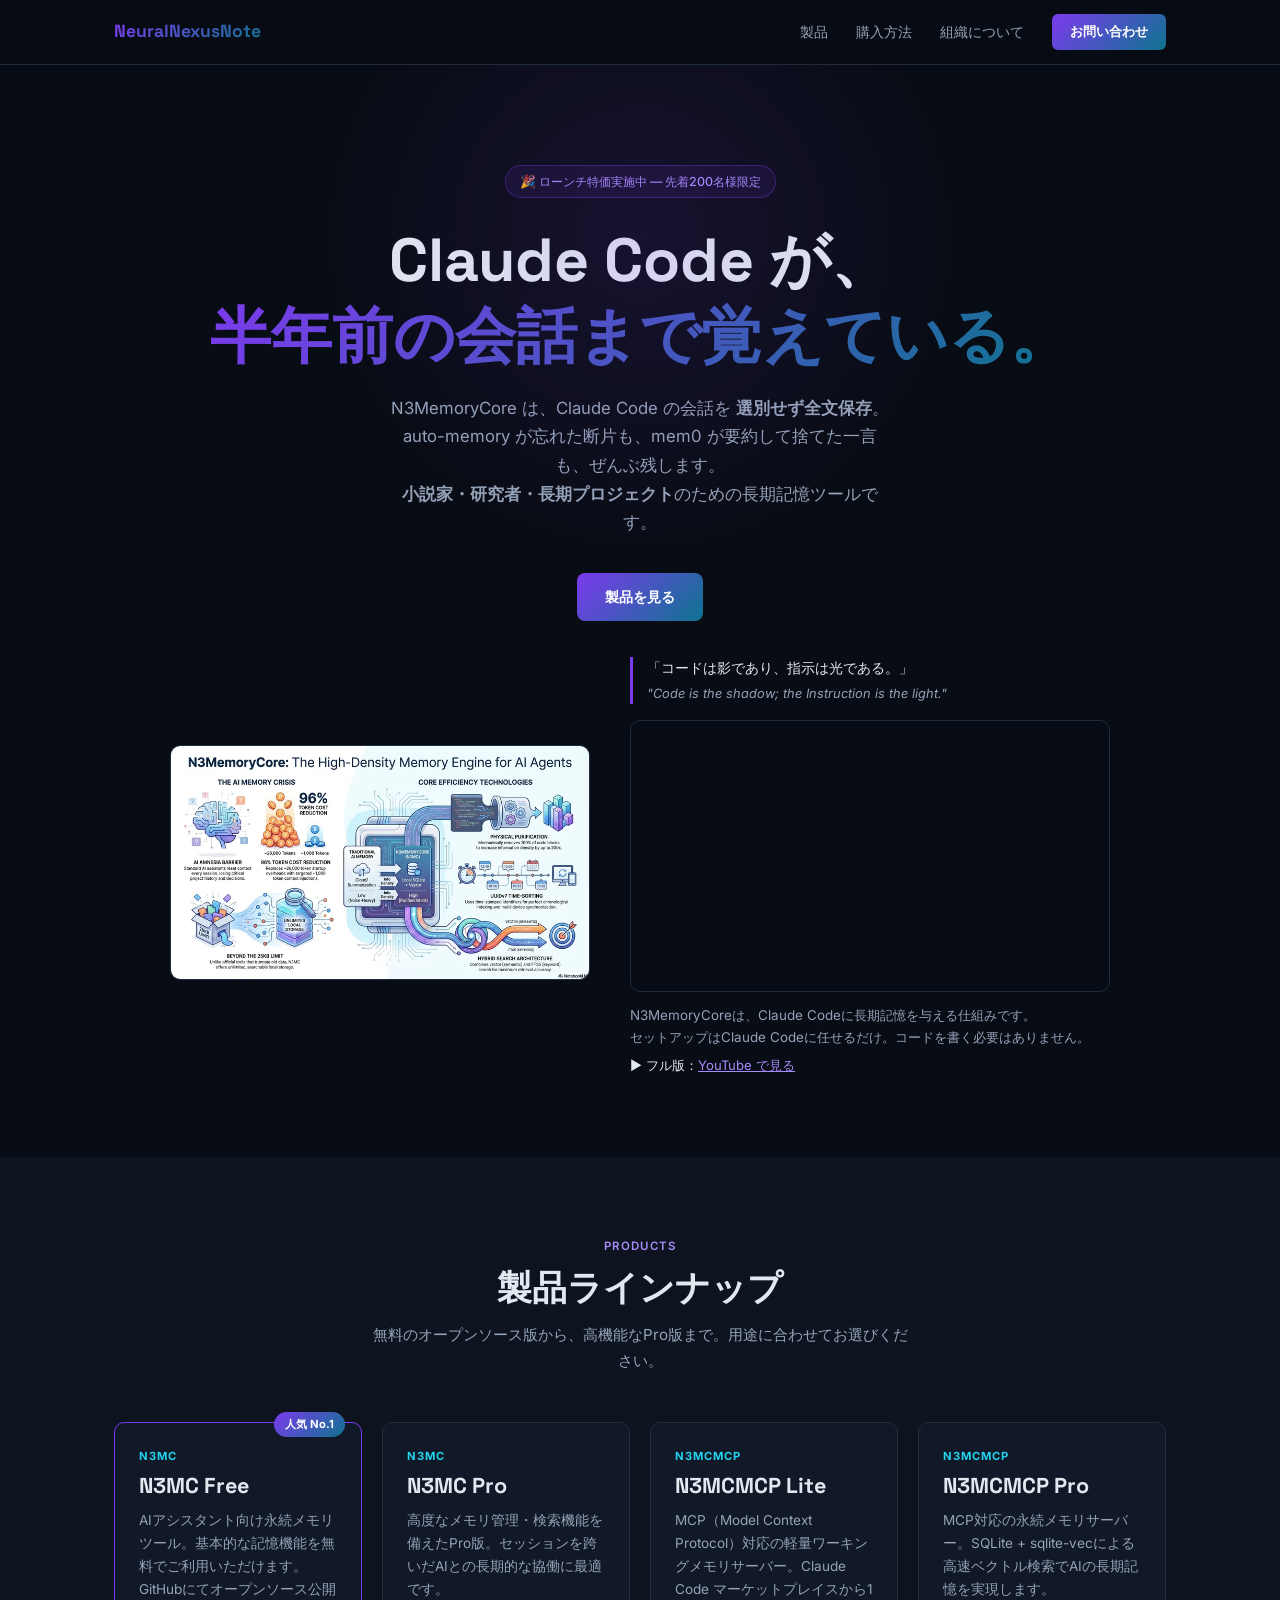
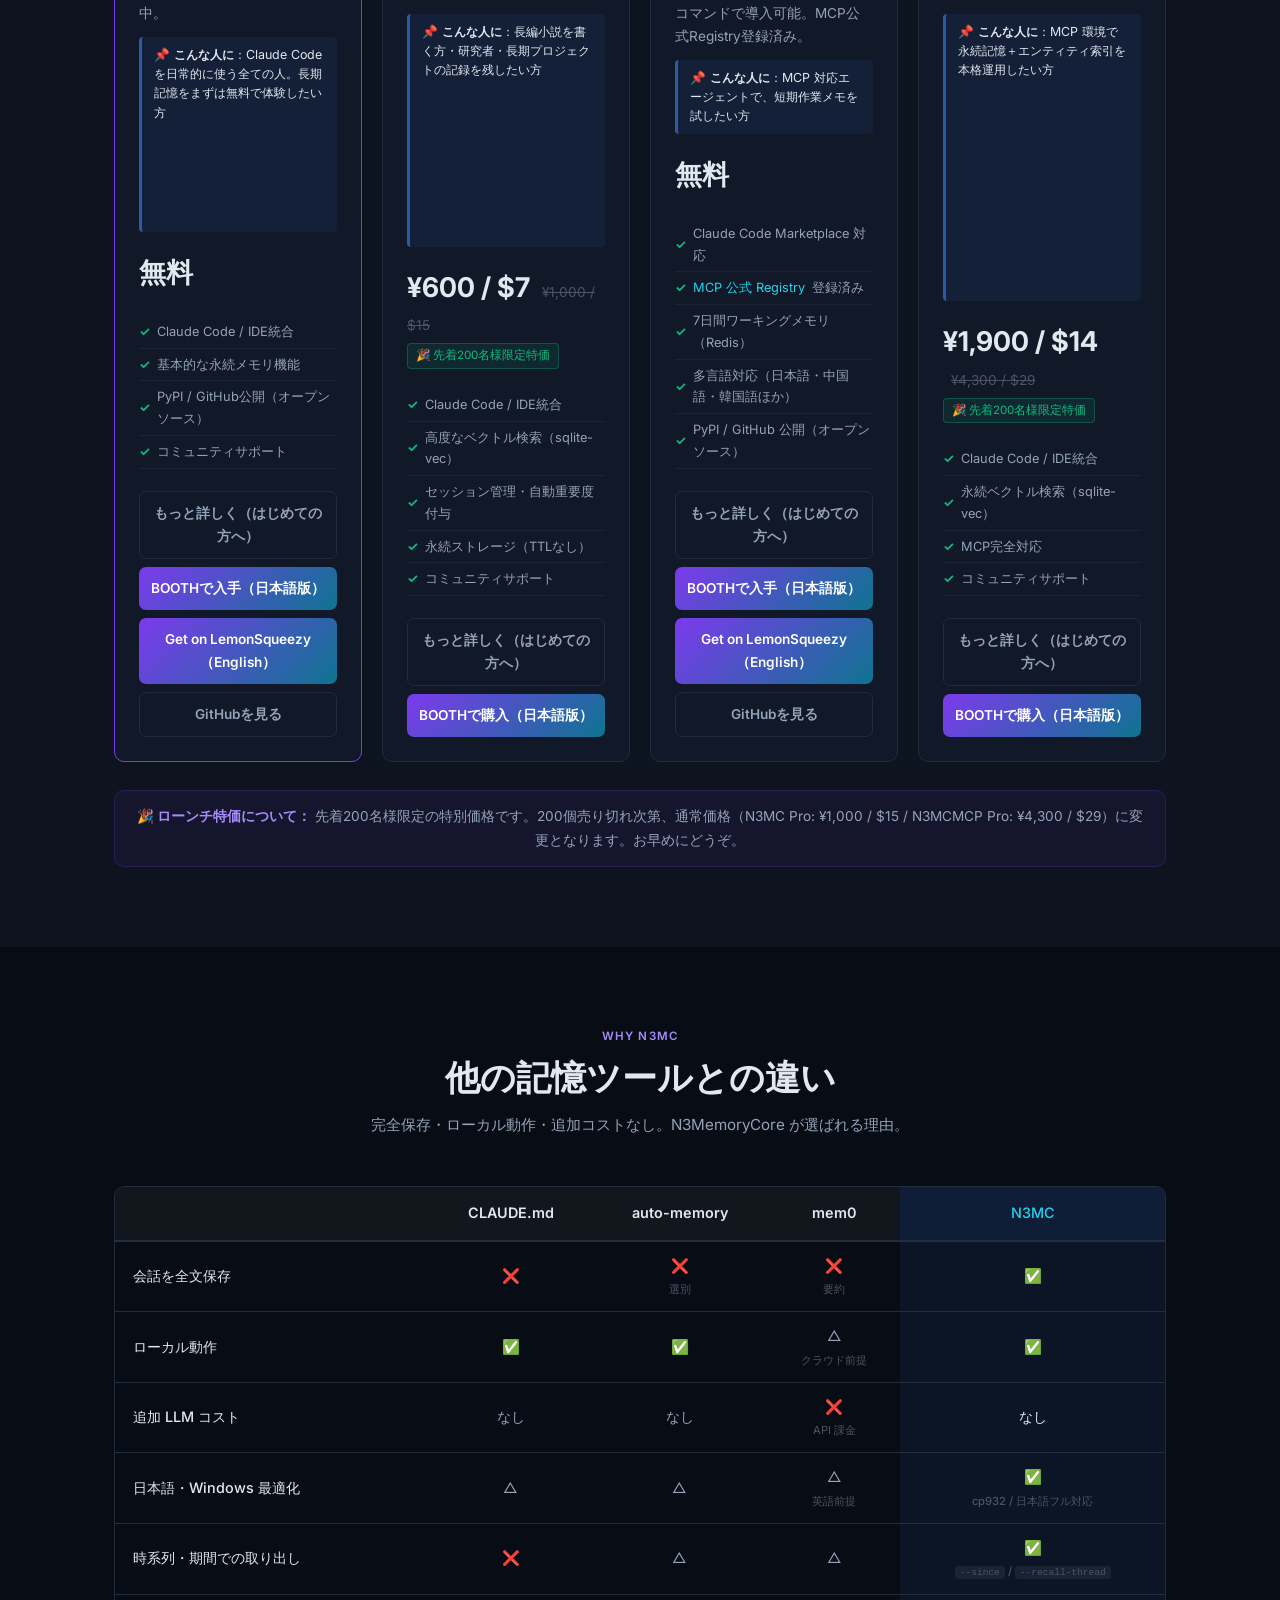
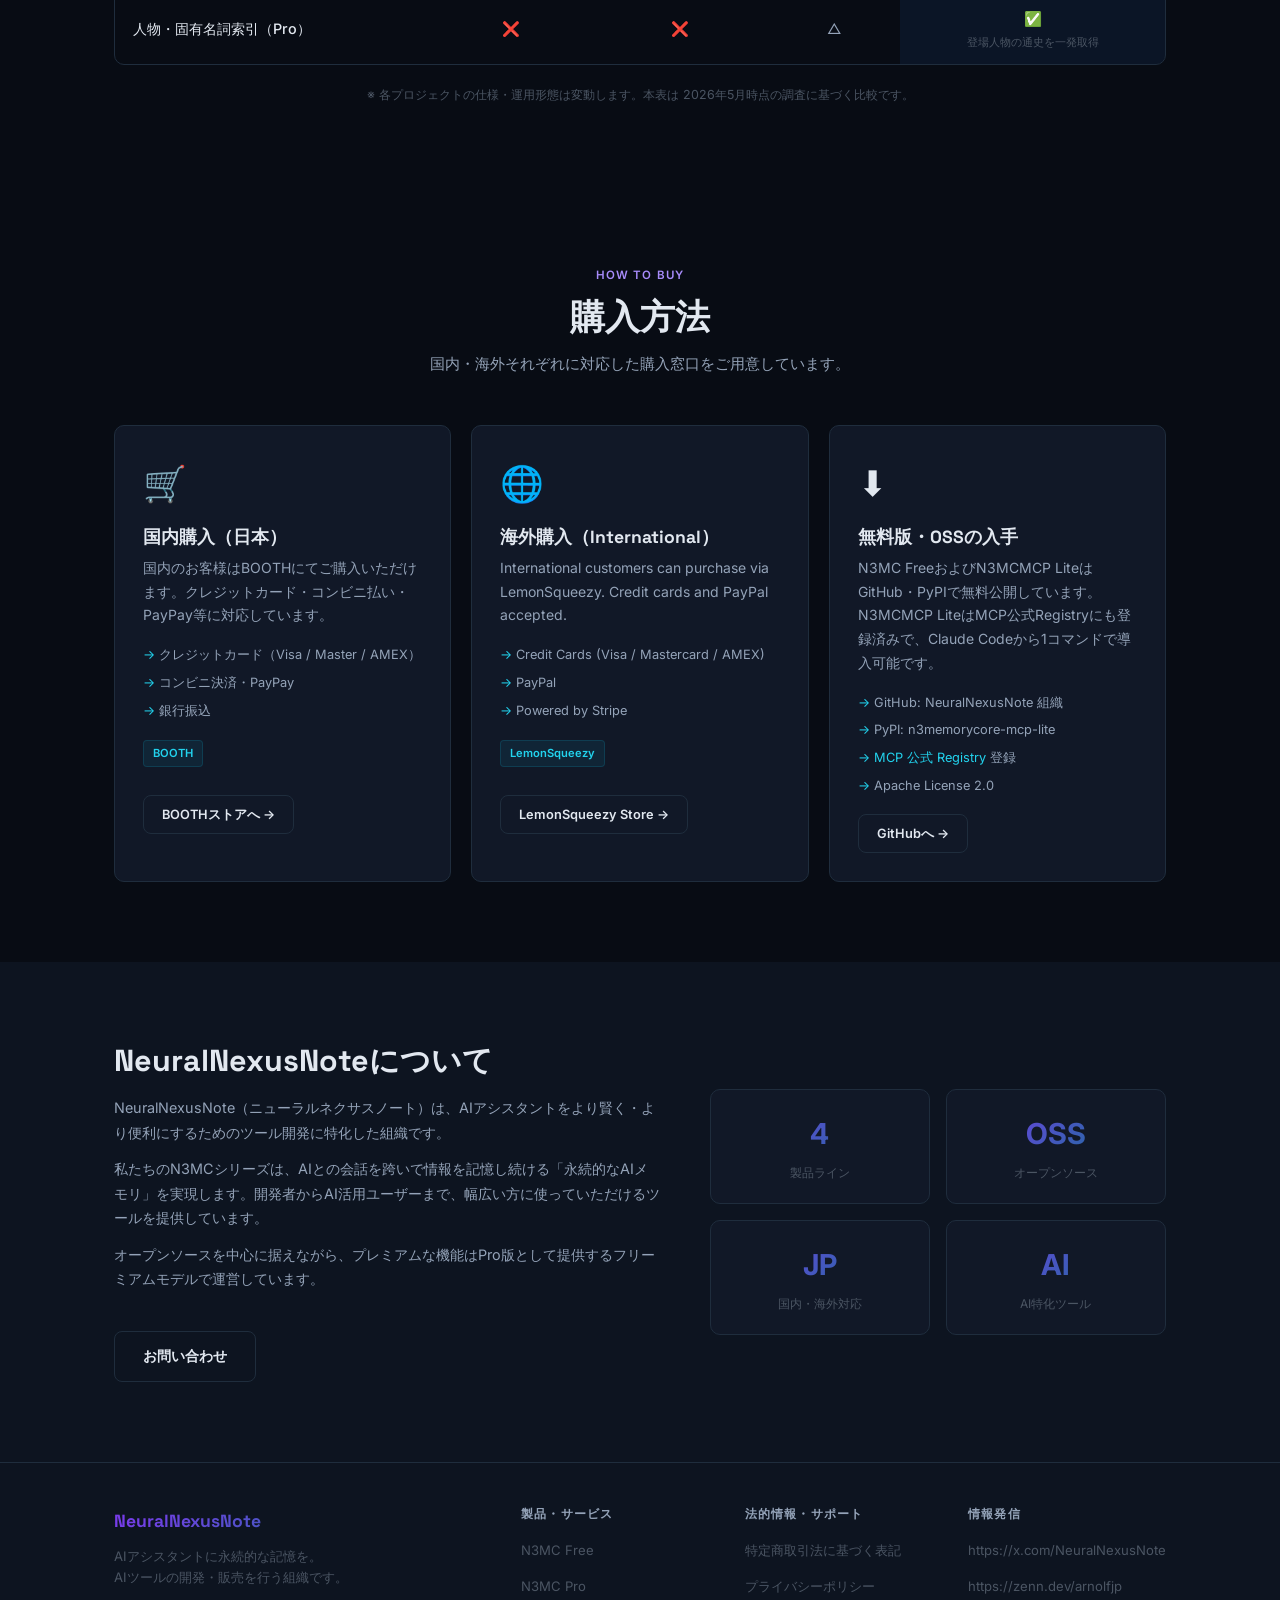
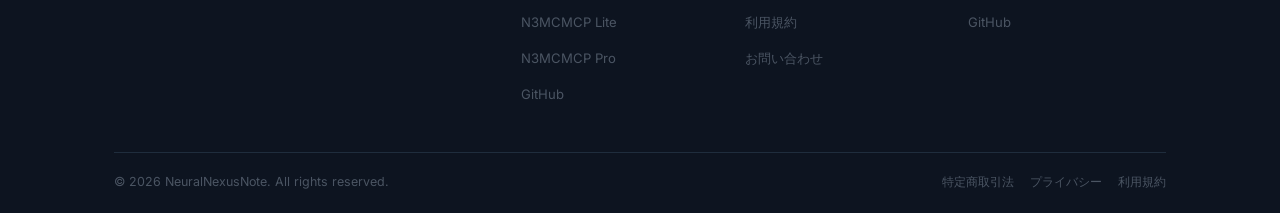
==== index.html @ 37e50ae8 "fix: LemonSqueezy 各製品の直接URLに修正 N3MC Free → /products/1051945 N3MCMCP Lite → /products/1052018  Co-Au" ====
<!DOCTYPE html>
<html lang="ja">

<head>
  <meta charset="UTF-8">
  <meta name="viewport" content="width=device-width, initial-scale=1.0">
  <title>N3MemoryCore — Claude Code に「全部覚えてる」長期記憶を | NeuralNexusNote</title>
  <meta name="description" content="Claude Code の会話を選別せず全文保存。auto-memory・mem0 と違い、半年前の会話も文脈ごと取り出せる長期記憶ツール N3MemoryCore。小説家・研究者・長期プロジェクト向け。">
  <meta property="og:title" content="N3MemoryCore — Claude Code に「全部覚えてる」長期記憶を">
  <meta property="og:description" content="会話を選別せず全文保存。auto-memory が忘れた断片も、mem0 が要約して捨てた一言も、ぜんぶ残します。">
  <meta property="og:url" content="https://neuralnexusnote.com/">
  <meta property="og:type" content="website">
  <meta property="og:image" content="https://neuralnexusnote.com/images/n3mc-hero.webp">
  <meta property="og:image:width" content="1200">
  <meta property="og:image:height" content="630">
  <meta name="twitter:card" content="summary_large_image">
  <meta name="twitter:title" content="N3MemoryCore — Claude Code に「全部覚えてる」長期記憶を">
  <meta name="twitter:description" content="会話を選別せず全文保存。半年前の会話も文脈ごと取り出せる長期記憶ツール。">
  <meta name="twitter:image" content="https://neuralnexusnote.com/images/n3mc-hero.webp">
  <link rel="icon" type="image/jpeg" href="favicon.jpg">
  <link rel="apple-touch-icon" href="favicon.jpg">
  <link rel="preconnect" href="https://fonts.googleapis.com">
  <link
    href="https://fonts.googleapis.com/css2?family=Inter:wght@400;500;600;700&family=Space+Grotesk:wght@600;700&display=swap"
    rel="stylesheet">
  <link rel="stylesheet" href="css/style.css">
</head>

<body>

  <!-- ===== HEADER ===== -->
  <header>
    <div class="header-inner">
      <a href="index.html" class="logo">NeuralNexusNote</a>
      <nav>
        <a href="#products">製品</a>
        <a href="#howto">購入方法</a>
        <a href="#about">組織について</a>
        <a href="contact.html" class="nav-cta">お問い合わせ</a>
      </nav>
    </div>
  </header>

  <main>

    <!-- ===== HERO ===== -->
    <section class="hero">
      <div class="container">
        <div class="hero-badge">🎉 ローンチ特価実施中 ― 先着200名様限定</div>
        <h1>Claude Code が、<br><span class="grad">半年前の会話まで覚えている。</span></h1>
        <p class="hero-sub">
          N3MemoryCore は、Claude Code の会話を <strong>選別せず全文保存</strong>。<br>
          auto-memory が忘れた断片も、mem0 が要約して捨てた一言も、ぜんぶ残します。<br>
          <strong>小説家・研究者・長期プロジェクト</strong>のための長期記憶ツールです。
        </p>
        <div class="btn-row">
          <a href="#products" class="btn btn-primary">製品を見る</a>
        </div>
        <div class="hero-bottom">
          <div class="hero-img-col">
            <img src="images/n3mc-hero.webp" alt="N3MemoryCore - High-Density Memory Engine" width="800" height="446" loading="lazy">
          </div>
          <div class="hero-video-panel">
            <blockquote class="hero-quote">
              <p>「コードは影であり、指示は光である。」</p>
              <p class="hero-quote-en">"Code is the shadow; the Instruction is the light."</p>
            </blockquote>
            <div class="video-wrap">
              <iframe
                src="https://www.youtube.com/embed/0v4xlxpycVA?autoplay=1&mute=1"
                title="N3MemoryCore 紹介動画"
                frameborder="0"
                allow="accelerometer; autoplay; clipboard-write; encrypted-media; gyroscope; picture-in-picture"
                allowfullscreen
              ></iframe>
            </div>
            <p class="video-desc">N3MemoryCoreは、Claude Codeに長期記憶を与える仕組みです。<br>セットアップはClaude Codeに任せるだけ。コードを書く必要はありません。</p>
            <p class="video-full-link">▶ フル版：<a href="https://www.youtube.com/watch?v=uFd7fOcofN0" target="_blank" rel="noopener">YouTube で見る</a></p>
          </div>
        </div>
      </div>
    </section>

    <!-- ===== PRODUCTS ===== -->
    <section id="products" class="bg-alt">
      <div class="container">
        <span class="section-tag">Products</span>
        <h2 class="section-title">製品ラインナップ</h2>
        <p class="section-desc">無料のオープンソース版から、高機能なPro版まで。用途に合わせてお選びください。</p>

        <div class="products-grid">

          <!-- N3MC Free -->
          <div class="p-card featured">
            <span class="badge-hot">人気 No.1</span>
            <div class="p-tag">N3MC</div>
            <h3>N3MC Free</h3>
            <p class="p-desc">AIアシスタント向け永続メモリツール。基本的な記憶機能を無料でご利用いただけます。GitHubにてオープンソース公開中。</p>
            <p class="p-target">📌 <strong>こんな人に</strong>：Claude Code を日常的に使う全ての人。長期記憶をまずは無料で体験したい方</p>
            <div class="price-block">
              <span class="price-now">無料</span>
            </div>
            <ul class="p-feats">
              <li>Claude Code / IDE統合</li>
              <li>基本的な永続メモリ機能</li>
              <li>PyPI / GitHub公開（オープンソース）</li>
              <li>コミュニティサポート</li>
            </ul>
            <div style="display:flex;flex-direction:column;gap:8px;">
              <a href="doc/n3mc-free-guide.html"
                class="btn btn-ghost btn-card">もっと詳しく（はじめての方へ）</a>
              <a href="https://neuralnexusnote.booth.pm/items/8196713" target="_blank" rel="noopener"
                class="btn btn-primary btn-card">BOOTHで入手（日本語版）</a>
              <a href="https://app.lemonsqueezy.com/products/1051945" target="_blank" rel="noopener"
                class="btn btn-primary btn-card">Get on LemonSqueezy（English）</a>
              <a href="https://github.com/NeuralNexusNote/n3mc-free" target="_blank" rel="noopener"
                class="btn btn-ghost btn-card">GitHubを見る</a>
            </div>
          </div>

          <!-- N3MC Pro -->
          <div class="p-card">
            <div class="p-tag">N3MC</div>
            <h3>N3MC Pro</h3>
            <p class="p-desc">高度なメモリ管理・検索機能を備えたPro版。セッションを跨いだAIとの長期的な協働に最適です。</p>
            <p class="p-target">📌 <strong>こんな人に</strong>：長編小説を書く方・研究者・長期プロジェクトの記録を残したい方</p>
            <div class="price-block">
              <span class="price-now">¥600 / $7</span>
              <span class="price-was">¥1,000 / $15</span>
              <br>
              <span class="price-note">🎉 先着200名様限定特価</span>
            </div>
            <ul class="p-feats">
              <li>Claude Code / IDE統合</li>
              <li>高度なベクトル検索（sqlite-vec）</li>
              <li>セッション管理・自動重要度付与</li>
              <li>永続ストレージ（TTLなし）</li>
              <li>コミュニティサポート</li>
            </ul>
            <div style="display:flex;flex-direction:column;gap:8px;">
              <a href="doc/n3mc-pro-guide.html"
                class="btn btn-ghost btn-card">もっと詳しく（はじめての方へ）</a>
              <a href="https://neuralnexusnote.booth.pm/items/8356547" target="_blank" rel="noopener"
                class="btn btn-primary btn-card">BOOTHで購入（日本語版）</a>
            </div>
          </div>

          <!-- N3MCMCP Lite -->
          <div class="p-card">
            <div class="p-tag">N3MCMCP</div>
            <h3>N3MCMCP Lite</h3>
            <p class="p-desc">MCP（Model Context Protocol）対応の軽量ワーキングメモリサーバー。Claude Code マーケットプレイスから1コマンドで導入可能。MCP公式Registry登録済み。</p>
            <p class="p-target">📌 <strong>こんな人に</strong>：MCP 対応エージェントで、短期作業メモを試したい方</p>
            <div class="price-block">
              <span class="price-now">無料</span>
            </div>
            <ul class="p-feats">
              <li>Claude Code Marketplace 対応</li>
              <li><a href="https://registry.modelcontextprotocol.io/" target="_blank" rel="noopener">MCP 公式 Registry</a> 登録済み</li>
              <li>7日間ワーキングメモリ（Redis）</li>
              <li>多言語対応（日本語・中国語・韓国語ほか）</li>
              <li>PyPI / GitHub 公開（オープンソース）</li>
            </ul>
            <div style="display:flex;flex-direction:column;gap:8px;">
              <a href="doc/n3mcmcp-lite-guide.html"
                class="btn btn-ghost btn-card">もっと詳しく（はじめての方へ）</a>
              <a href="https://neuralnexusnote.booth.pm/items/8288567" target="_blank" rel="noopener"
                class="btn btn-primary btn-card">BOOTHで入手（日本語版）</a>
              <a href="https://app.lemonsqueezy.com/products/1052018" target="_blank" rel="noopener"
                class="btn btn-primary btn-card">Get on LemonSqueezy（English）</a>
              <a href="https://github.com/NeuralNexusNote/n3mcmcp-lite" target="_blank" rel="noopener"
                class="btn btn-ghost btn-card">GitHubを見る</a>
            </div>
          </div>

          <!-- N3MCMCP Pro -->
          <div class="p-card">
            <div class="p-tag">N3MCMCP</div>
            <h3>N3MCMCP Pro</h3>
            <p class="p-desc">MCP対応の永続メモリサーバー。SQLite + sqlite-vecによる高速ベクトル検索でAIの長期記憶を実現します。</p>
            <p class="p-target">📌 <strong>こんな人に</strong>：MCP 環境で永続記憶＋エンティティ索引を本格運用したい方</p>
            <div class="price-block">
              <span class="price-now">¥1,900 / $14</span>
              <span class="price-was">¥4,300 / $29</span>
              <br>
              <span class="price-note">🎉 先着200名様限定特価</span>
            </div>
            <ul class="p-feats">
              <li>Claude Code / IDE統合</li>
              <li>永続ベクトル検索（sqlite-vec）</li>
              <li>MCP完全対応</li>
              <li>コミュニティサポート</li>
            </ul>
            <div style="display:flex;flex-direction:column;gap:8px;">
              <a href="doc/n3mcmcp-pro-guide.html"
                class="btn btn-ghost btn-card">もっと詳しく（はじめての方へ）</a>
              <a href="https://neuralnexusnote.booth.pm/items/8356734" target="_blank" rel="noopener"
                class="btn btn-primary btn-card">BOOTHで購入（日本語版）</a>
            </div>
          </div>

        </div>

        <div class="launch-box">
          <strong>🎉 ローンチ特価について：</strong>
          先着200名様限定の特別価格です。200個売り切れ次第、通常価格（N3MC Pro: ¥1,000 / $15 / N3MCMCP Pro: ¥4,300 / $29）に変更となります。お早めにどうぞ。
        </div>
      </div>
    </section>

    <!-- ===== COMPARISON ===== -->
    <section id="compare">
      <div class="container">
        <span class="section-tag">Why N3MC</span>
        <h2 class="section-title">他の記憶ツールとの違い</h2>
        <p class="section-desc">完全保存・ローカル動作・追加コストなし。N3MemoryCore が選ばれる理由。</p>

        <div class="compare-table-wrap">
          <table class="compare-table">
            <thead>
              <tr>
                <th class="compare-row-label"></th>
                <th>CLAUDE.md</th>
                <th>auto-memory</th>
                <th>mem0</th>
                <th class="compare-col-highlight">N3MC</th>
              </tr>
            </thead>
            <tbody>
              <tr>
                <td class="compare-row-label">会話を全文保存</td>
                <td>❌</td>
                <td>❌ <small>選別</small></td>
                <td>❌ <small>要約</small></td>
                <td class="compare-col-highlight">✅</td>
              </tr>
              <tr>
                <td class="compare-row-label">ローカル動作</td>
                <td>✅</td>
                <td>✅</td>
                <td>△ <small>クラウド前提</small></td>
                <td class="compare-col-highlight">✅</td>
              </tr>
              <tr>
                <td class="compare-row-label">追加 LLM コスト</td>
                <td>なし</td>
                <td>なし</td>
                <td>❌ <small>API 課金</small></td>
                <td class="compare-col-highlight">なし</td>
              </tr>
              <tr>
                <td class="compare-row-label">日本語・Windows 最適化</td>
                <td>△</td>
                <td>△</td>
                <td>△ <small>英語前提</small></td>
                <td class="compare-col-highlight">✅ <small>cp932 / 日本語フル対応</small></td>
              </tr>
              <tr>
                <td class="compare-row-label">時系列・期間での取り出し</td>
                <td>❌</td>
                <td>△</td>
                <td>△</td>
                <td class="compare-col-highlight">✅ <small><code>--since</code> / <code>--recall-thread</code></small></td>
              </tr>
              <tr>
                <td class="compare-row-label">人物・固有名詞索引（Pro）</td>
                <td>❌</td>
                <td>❌</td>
                <td>△</td>
                <td class="compare-col-highlight">✅ <small>登場人物の通史を一発取得</small></td>
              </tr>
            </tbody>
          </table>
        </div>

        <p class="compare-note">
          ※ 各プロジェクトの仕様・運用形態は変動します。本表は 2026年5月時点の調査に基づく比較です。
        </p>
      </div>
    </section>

    <!-- ===== HOW TO BUY ===== -->
    <section id="howto">
      <div class="container">
        <span class="section-tag">How to Buy</span>
        <h2 class="section-title">購入方法</h2>
        <p class="section-desc">国内・海外それぞれに対応した購入窓口をご用意しています。</p>

        <div class="how-grid">

          <div class="how-card">
            <div class="how-icon">🛒</div>
            <h3>国内購入（日本）</h3>
            <p>国内のお客様はBOOTHにてご購入いただけます。クレジットカード・コンビニ払い・PayPay等に対応しています。</p>
            <ul>
              <li>クレジットカード（Visa / Master / AMEX）</li>
              <li>コンビニ決済・PayPay</li>
              <li>銀行振込</li>
            </ul>
            <span class="tag-badge">BOOTH</span>
            <br><br>
            <!-- TODO: BOOTHストアを開設後、実際のURLに更新してください -->
            <a href="https://neuralnexusnote.booth.pm/" target="_blank" rel="noopener"
              class="btn btn-outline btn-sm">BOOTHストアへ →</a>
          </div>

          <div class="how-card">
            <div class="how-icon">🌐</div>
            <h3>海外購入（International）</h3>
            <p>International customers can purchase via LemonSqueezy. Credit cards and PayPal accepted.</p>
            <ul>
              <li>Credit Cards (Visa / Mastercard / AMEX)</li>
              <li>PayPal</li>
              <li>Powered by Stripe</li>
            </ul>
            <span class="tag-badge">LemonSqueezy</span>
            <br><br>
            <a href="https://neuralnexusnote.lemonsqueezy.com/" target="_blank" rel="noopener"
              class="btn btn-outline btn-sm">LemonSqueezy Store →</a>
          </div>

          <div class="how-card">
            <div class="how-icon">⬇️</div>
            <h3>無料版・OSSの入手</h3>
            <p>N3MC FreeおよびN3MCMCP LiteはGitHub・PyPIで無料公開しています。N3MCMCP LiteはMCP公式Registryにも登録済みで、Claude Codeから1コマンドで導入可能です。</p>
            <ul>
              <li>GitHub: NeuralNexusNote 組織</li>
              <li>PyPI: n3memorycore-mcp-lite</li>
              <li><a href="https://registry.modelcontextprotocol.io/" target="_blank" rel="noopener">MCP 公式 Registry</a> 登録</li>
              <li>Apache License 2.0</li>
            </ul>
            <a href="https://github.com/NeuralNexusNote" target="_blank" rel="noopener"
              class="btn btn-outline btn-sm">GitHubへ →</a>
          </div>

        </div>
      </div>
    </section>

    <!-- ===== ABOUT ===== -->
    <section id="about" class="bg-alt">
      <div class="container">
        <div class="about-wrap">
          <div class="about-text">
            <h2>NeuralNexusNoteについて</h2>
            <p>NeuralNexusNote（ニューラルネクサスノート）は、AIアシスタントをより賢く・より便利にするためのツール開発に特化した組織です。</p>
            <p>私たちのN3MCシリーズは、AIとの会話を跨いで情報を記憶し続ける「永続的なAIメモリ」を実現します。開発者からAI活用ユーザーまで、幅広い方に使っていただけるツールを提供しています。</p>
            <p>オープンソースを中心に据えながら、プレミアムな機能はPro版として提供するフリーミアムモデルで運営しています。</p>
            <br>
            <a href="contact.html" class="btn btn-outline">お問い合わせ</a>
          </div>
          <div class="stat-grid">
            <div class="stat-box">
              <div class="stat-num">4</div>
              <div class="stat-lbl">製品ライン</div>
            </div>
            <div class="stat-box">
              <div class="stat-num">OSS</div>
              <div class="stat-lbl">オープンソース</div>
            </div>
            <div class="stat-box">
              <div class="stat-num">JP</div>
              <div class="stat-lbl">国内・海外対応</div>
            </div>
            <div class="stat-box">
              <div class="stat-num">AI</div>
              <div class="stat-lbl">AI特化ツール</div>
            </div>
          </div>
        </div>
      </div>
    </section>

  </main>

  <!-- ===== FOOTER ===== -->
  <footer>
    <div class="footer-inner">
      <div class="footer-grid">
        <div class="footer-brand">
          <a href="index.html" class="logo">NeuralNexusNote</a>
          <p>AIアシスタントに永続的な記憶を。<br>AIツールの開発・販売を行う組織です。</p>
        </div>
        <div class="footer-col">
          <h4>製品・サービス</h4>
          <ul>
            <li><a href="#products">N3MC Free</a></li>
            <li><a href="#howto">N3MC Pro</a></li>
            <li><a href="#products">N3MCMCP Lite</a></li>
            <li><a href="#howto">N3MCMCP Pro</a></li>
            <li><a href="https://github.com/NeuralNexusNote" target="_blank" rel="noopener">GitHub</a></li>
          </ul>
        </div>
        <div class="footer-col">
          <h4>法的情報・サポート</h4>
          <ul>
            <li><a href="tokutei.html">特定商取引法に基づく表記</a></li>
            <li><a href="privacy.html">プライバシーポリシー</a></li>
            <li><a href="terms.html">利用規約</a></li>
            <li><a href="contact.html">お問い合わせ</a></li>
          </ul>
        </div>
        <div class="footer-col">
          <h4>情報発信</h4>
          <ul>
            <!-- TODO: X (Twitter) アカウントの URL を設定 -->
            <li><a href="#" target="_blank" rel="noopener">https://x.com/NeuralNexusNote</a></li>
            <!-- TODO: Zenn アカウントの URL を設定 -->
            <li><a href="#" target="_blank" rel="noopener">https://zenn.dev/arnolfjp</a></li>
            <li><a href="https://github.com/NeuralNexusNote" target="_blank" rel="noopener">GitHub</a></li>
          </ul>
        </div>
      </div>
      <div class="footer-bottom">
        <p>© 2026 NeuralNexusNote. All rights reserved.</p>
        <div class="footer-links-row">
          <a href="tokutei.html">特定商取引法</a>
          <a href="privacy.html">プライバシー</a>
          <a href="terms.html">利用規約</a>
        </div>
      </div>
    </div>
  </footer>

</body>

</html>
---- css/style.css ----
/* NeuralNexusNote — style.css */

*, *::before, *::after { box-sizing: border-box; margin: 0; padding: 0; }

:root {
  --bg:       #080c14;
  --bg2:      #0d1420;
  --card:     #111827;
  --border:   #1f2d3d;
  --purple:   #7c3aed;
  --purple-l: #a78bfa;
  --cyan:     #0e7490;
  --cyan-l:   #22d3ee;
  --text:     #e2e8f0;
  --dim:      #94a3b8;
  --muted:    #4b5563;
  --green:    #10b981;
  --grad:     linear-gradient(135deg, #7c3aed 0%, #0e7490 100%);
  --r:        10px;
  --shadow:   0 4px 24px rgba(0,0,0,.4);
}

body {
  font-family: 'Inter', system-ui, -apple-system, sans-serif;
  background: var(--bg);
  color: var(--text);
  line-height: 1.7;
  font-size: 16px;
}

h1, h2, h3, h4 {
  font-family: 'Space Grotesk', 'Inter', sans-serif;
  font-weight: 700;
  line-height: 1.25;
}

a { color: var(--cyan-l); text-decoration: none; transition: color .2s; }
a:hover { color: var(--purple-l); }
img { max-width: 100%; }

.container { max-width: 1100px; margin: 0 auto; padding: 0 24px; }

/* ===== HEADER ===== */
header {
  position: sticky; top: 0; z-index: 100;
  background: rgba(8,12,20,.94);
  backdrop-filter: blur(14px);
  border-bottom: 1px solid var(--border);
}
.header-inner {
  max-width: 1100px; margin: 0 auto; padding: 14px 24px;
  display: flex; align-items: center; justify-content: space-between; gap: 16px;
}
.logo {
  font-family: 'Space Grotesk', sans-serif; font-size: 1.1rem; font-weight: 700;
  background: var(--grad);
  -webkit-background-clip: text; -webkit-text-fill-color: transparent;
  background-clip: text; white-space: nowrap;
}
nav { display: flex; align-items: center; gap: 28px; }
nav a { color: var(--dim); font-size: .875rem; font-weight: 500; }
nav a:hover { color: var(--text); }
.nav-cta {
  padding: 7px 18px;
  background: var(--grad);
  color: white !important;
  -webkit-text-fill-color: white !important;
  border-radius: 6px; font-size: .8rem; font-weight: 600;
}
.nav-cta:hover { opacity: .85; }

/* ===== BUTTONS ===== */
.btn {
  display: inline-block; padding: 12px 28px; border-radius: 8px;
  font-size: .9rem; font-weight: 600; cursor: pointer;
  border: none; transition: all .2s; text-align: center;
}
.btn-primary { background: var(--grad); color: #fff; -webkit-text-fill-color: #fff; }
.btn-primary:hover { opacity: .85; color: #fff; transform: translateY(-1px); }
.btn-outline {
  background: transparent; color: var(--text);
  border: 1px solid var(--border);
}
.btn-outline:hover { border-color: var(--purple); color: var(--purple-l); }
.btn-sm { padding: 8px 18px; font-size: .8rem; }

/* ===== SECTIONS ===== */
section { padding: 80px 0; }
.bg-alt { background: var(--bg2); }

.section-tag {
  display: block; text-align: center;
  font-size: .72rem; font-weight: 600;
  text-transform: uppercase; letter-spacing: .1em;
  color: var(--purple-l); margin-bottom: 10px;
}
.section-title {
  font-size: clamp(1.6rem, 3vw, 2.2rem);
  text-align: center; margin-bottom: 12px;
}
.section-desc {
  text-align: center; color: var(--dim);
  max-width: 540px; margin: 0 auto 48px; font-size: .95rem;
}

/* ===== HERO ===== */
.hero {
  padding: 100px 0 80px; text-align: center;
  position: relative; overflow: hidden;
}
.hero::before {
  content: ''; position: absolute; top: -180px; left: 50%;
  transform: translateX(-50%); width: 700px; height: 700px;
  background: radial-gradient(circle, rgba(124,58,237,.13) 0%, transparent 65%);
  pointer-events: none;
}
.hero-badge {
  display: inline-flex; align-items: center; gap: 6px;
  padding: 5px 14px; background: rgba(124,58,237,.1);
  border: 1px solid rgba(124,58,237,.35); border-radius: 100px;
  font-size: .78rem; color: var(--purple-l); margin-bottom: 24px; font-weight: 500;
}
.hero h1 { font-size: clamp(2.2rem, 5.5vw, 3.8rem); margin-bottom: 20px; }
.hero h1 .grad {
  background: var(--grad);
  -webkit-background-clip: text; -webkit-text-fill-color: transparent;
  background-clip: text;
}
.hero-sub {
  font-size: 1.05rem; color: var(--dim);
  max-width: 500px; margin: 0 auto 36px;
}
.btn-row { display: flex; gap: 14px; justify-content: center; flex-wrap: wrap; }

/* ===== HERO VIDEO PANEL ===== */
.hero-bottom {
  display: flex;
  gap: 40px;
  align-items: center;
  justify-content: center;
  margin-top: 36px;
}
.hero-img-col { flex: 0 1 420px; min-width: 0; }
.hero-img-col img { width: 100%; height: auto; border-radius: 10px; border: 1px solid var(--border); }
.hero-video-panel { flex: 0 1 480px; min-width: 0; text-align: left; }

.hero-quote {
  border-left: 3px solid var(--purple);
  padding-left: 14px;
  margin: 0 0 16px;
}
.hero-quote p { margin: 0; font-size: .88rem; color: var(--text); line-height: 1.6; }
.hero-quote-en { color: var(--dim) !important; font-style: italic; font-size: .8rem !important; margin-top: 4px !important; }

.video-wrap {
  position: relative; padding-bottom: 56.25%; height: 0; overflow: hidden;
  border-radius: 10px; border: 1px solid var(--border);
}
.video-wrap iframe {
  position: absolute; top: 0; left: 0; width: 100%; height: 100%;
}

.video-desc {
  font-size: .84rem; color: var(--dim);
  margin: 12px 0 6px; line-height: 1.65;
}
.video-full-link { font-size: .82rem; margin: 0; }
.video-full-link a { color: var(--purple-l); text-decoration: underline; }
.video-full-link a:hover { color: var(--cyan-l); }

/* ===== PRODUCT CARDS ===== */
.products-grid {
  display: grid;
  grid-template-columns: repeat(auto-fit, minmax(248px, 1fr));
  gap: 20px;
}
.p-card {
  background: var(--card); border: 1px solid var(--border);
  border-radius: var(--r); padding: 24px;
  position: relative; transition: border-color .2s, transform .2s;
  display: flex; flex-direction: column;
}
.p-card:hover { border-color: rgba(124,58,237,.5); transform: translateY(-2px); }
.p-card.featured { border-color: var(--purple); }
.badge-hot {
  position: absolute; top: -11px; right: 16px;
  background: var(--grad); color: white;
  font-size: .7rem; font-weight: 700;
  padding: 3px 11px; border-radius: 100px;
}
.p-tag {
  font-size: .7rem; font-weight: 700; color: var(--cyan-l);
  text-transform: uppercase; letter-spacing: .09em; margin-bottom: 6px;
}
.p-card h3 { font-size: 1.35rem; margin-bottom: 10px; }
.p-desc { font-size: .85rem; color: var(--dim); margin-bottom: 12px; }
.p-target {
  font-size: .78rem; color: var(--text); background: rgba(59,130,246,.08);
  border-left: 3px solid rgba(59,130,246,.6); padding: 8px 12px;
  border-radius: 4px; margin-bottom: 18px; flex: 1; line-height: 1.55;
}
.price-block { margin-bottom: 20px; }
.price-now { font-size: 1.7rem; font-weight: 700; }
.price-was { font-size: .85rem; color: var(--muted); text-decoration: line-through; margin-left: 8px; }
.price-note {
  display: inline-block; font-size: .72rem; color: var(--green);
  background: rgba(16,185,129,.1); border: 1px solid rgba(16,185,129,.3);
  padding: 2px 8px; border-radius: 4px; margin-top: 5px;
}
.p-feats { list-style: none; margin-bottom: 22px; }
.p-feats li {
  font-size: .8rem; color: var(--dim); padding: 5px 0;
  border-bottom: 1px solid rgba(31,45,61,.6);
  display: flex; align-items: center; gap: 7px;
}
.p-feats li::before { content: '✓'; color: var(--green); font-weight: 700; flex-shrink: 0; }
.btn-card { width: 100%; text-align: center; border-radius: 7px; font-size: .85rem; padding: 10px; font-weight: 600; }
.btn-ghost {
  background: transparent; border: 1px solid var(--border);
  color: var(--dim); transition: all .2s;
}
.btn-ghost:hover { border-color: var(--cyan); color: var(--cyan-l); }
.btn-disabled {
  background: rgba(255,255,255,.06); border: 1px solid var(--border);
  color: var(--dim); cursor: not-allowed; pointer-events: none;
}

.launch-box {
  background: rgba(124,58,237,.07);
  border: 1px solid rgba(124,58,237,.22);
  border-radius: var(--r); padding: 14px 20px;
  text-align: center; font-size: .85rem; color: var(--dim); margin-top: 28px;
}
.launch-box strong { color: var(--purple-l); }

/* ===== Comparison table ===== */
.compare-table-wrap {
  overflow-x: auto; margin-top: 2rem;
  border: 1px solid var(--border); border-radius: var(--r);
}
.compare-table {
  width: 100%; border-collapse: collapse;
  font-size: .9rem; min-width: 640px;
}
.compare-table thead th {
  padding: 14px 12px; text-align: center; font-weight: 600;
  color: var(--text); background: rgba(255,255,255,.04);
  border-bottom: 2px solid var(--border);
}
.compare-table th.compare-row-label,
.compare-table td.compare-row-label {
  text-align: left; font-weight: 500; color: var(--text);
  padding-left: 18px; padding-right: 18px;
}
.compare-table tbody td {
  padding: 12px; text-align: center;
  border-bottom: 1px solid var(--border); color: var(--dim);
}
.compare-table tbody tr:last-child td { border-bottom: none; }
.compare-table .compare-col-highlight {
  background: rgba(59,130,246,.08); color: var(--text);
  font-weight: 500;
}
.compare-table thead th.compare-col-highlight {
  background: rgba(59,130,246,.15); color: var(--cyan-l, #38bdf8);
}
.compare-table small { color: var(--muted); font-size: .78em; display: block; margin-top: 2px; }
.compare-table code {
  font-size: .85em; background: rgba(255,255,255,.06);
  padding: 1px 5px; border-radius: 3px;
}
.compare-note {
  margin-top: 1.2rem; font-size: .78rem; color: var(--muted); text-align: center;
}

/* ===== HOW TO BUY ===== */
.how-grid {
  display: grid;
  grid-template-columns: repeat(auto-fit, minmax(280px, 1fr));
  gap: 20px;
}
.how-card {
  background: var(--card); border: 1px solid var(--border);
  border-radius: var(--r); padding: 28px;
}
.how-icon { font-size: 2.2rem; margin-bottom: 12px; }
.how-card h3 { font-size: 1.1rem; margin-bottom: 8px; }
.how-card p { font-size: .875rem; color: var(--dim); margin-bottom: 14px; }
.how-card ul { list-style: none; font-size: .8rem; color: var(--dim); margin-bottom: 14px; }
.how-card ul li { padding: 3px 0; }
.how-card ul li::before { content: '→ '; color: var(--cyan-l); }
.tag-badge {
  display: inline-block; font-size: .7rem; font-weight: 600;
  padding: 3px 9px; border-radius: 4px;
  background: rgba(14,116,144,.15); color: var(--cyan-l);
  border: 1px solid rgba(14,116,144,.3);
}

/* ===== ABOUT ===== */
.about-wrap {
  display: grid; grid-template-columns: 1.2fr 1fr;
  gap: 48px; align-items: center;
}
.about-text h2 { font-size: clamp(1.5rem, 3vw, 1.9rem); margin-bottom: 16px; }
.about-text p { font-size: .9rem; color: var(--dim); margin-bottom: 12px; }
.stat-grid { display: grid; grid-template-columns: 1fr 1fr; gap: 16px; }
.stat-box {
  background: var(--card); border: 1px solid var(--border);
  border-radius: var(--r); padding: 20px; text-align: center;
}
.stat-num {
  font-size: 1.8rem; font-weight: 700;
  background: var(--grad);
  -webkit-background-clip: text; -webkit-text-fill-color: transparent;
  background-clip: text;
}
.stat-lbl { font-size: .75rem; color: var(--muted); margin-top: 4px; }

/* ===== FOOTER ===== */
footer {
  background: var(--bg2); border-top: 1px solid var(--border);
  padding: 44px 0 20px;
}
.footer-inner { max-width: 1100px; margin: 0 auto; padding: 0 24px; }
.footer-grid {
  display: grid; grid-template-columns: 2fr 1fr 1fr 1fr;
  gap: 40px; margin-bottom: 36px;
}
.footer-brand .logo { display: block; margin-bottom: 10px; }
.footer-brand p { font-size: .82rem; color: var(--muted); max-width: 240px; line-height: 1.6; }
.footer-col h4 {
  font-size: .75rem; font-weight: 600; text-transform: uppercase;
  letter-spacing: .1em; color: var(--dim); margin-bottom: 14px;
}
.footer-col ul { list-style: none; }
.footer-col li { margin-bottom: 9px; }
.footer-col a { font-size: .82rem; color: var(--muted); }
.footer-col a:hover { color: var(--text); }
.footer-bottom {
  border-top: 1px solid var(--border); padding-top: 18px;
  display: flex; justify-content: space-between; align-items: center;
  gap: 12px; flex-wrap: wrap;
}
.footer-bottom p, .footer-bottom a { font-size: .78rem; color: var(--muted); }
.footer-links-row { display: flex; gap: 16px; }

/* ===== LEGAL PAGES ===== */
.page-header {
  padding: 56px 0 32px;
  border-bottom: 1px solid var(--border);
  margin-bottom: 0;
}
.page-header h1 { font-size: clamp(1.6rem, 3vw, 2.2rem); margin-bottom: 8px; }
.page-header p { color: var(--muted); font-size: .85rem; }

.legal-wrap {
  max-width: 820px; margin: 0 auto;
  padding: 48px 24px 80px;
}
.legal-wrap h2 {
  font-size: 1.1rem; margin: 32px 0 12px;
  padding-bottom: 8px; border-bottom: 1px solid var(--border);
  color: var(--text);
}
.legal-wrap h3 { font-size: .95rem; margin: 18px 0 8px; color: var(--text); }
.legal-wrap p { font-size: .875rem; color: var(--dim); margin-bottom: 10px; }
.legal-wrap ul, .legal-wrap ol {
  font-size: .875rem; color: var(--dim);
  padding-left: 20px; margin-bottom: 10px;
}
.legal-wrap li { margin-bottom: 5px; }
.legal-note {
  font-size: .8rem; color: var(--muted);
  margin-top: 16px; line-height: 1.8;
}

.tokutei-table {
  width: 100%; border-collapse: collapse;
  margin: 16px 0 24px; font-size: .875rem;
}
.tokutei-table th, .tokutei-table td {
  padding: 12px 16px; border: 1px solid var(--border); vertical-align: top;
}
.tokutei-table th {
  background: var(--card); font-weight: 600; text-align: left;
  color: var(--dim); white-space: nowrap; width: 200px;
}
.tokutei-table td { color: var(--text); }
.tokutei-table small { font-size: .78rem; color: var(--muted); }

/* ===== CONTACT ===== */
.contact-wrap {
  display: grid; grid-template-columns: 1fr 2fr; gap: 48px;
  max-width: 920px; margin: 0 auto; padding: 48px 24px 80px;
}
.contact-info h3 { font-size: 1rem; margin-bottom: 18px; color: var(--text); }
.c-item { display: flex; gap: 12px; margin-bottom: 22px; }
.c-icon { font-size: 1.2rem; line-height: 1; padding-top: 2px; }
.c-lbl { font-size: .72rem; color: var(--muted); margin-bottom: 3px; }
.c-val { font-size: .875rem; color: var(--text); word-break: break-all; }
.response-note {
  background: var(--card); border: 1px solid var(--border);
  border-radius: var(--r); padding: 14px 16px;
  font-size: .8rem; color: var(--dim); margin-top: 8px;
}
.form-card {
  background: var(--card); border: 1px solid var(--border);
  border-radius: var(--r); padding: 28px;
}
.form-card h3 { font-size: 1rem; margin-bottom: 20px; color: var(--text); }
.form-row { display: grid; grid-template-columns: 1fr 1fr; gap: 16px; }
.form-group { margin-bottom: 16px; }
.form-group label {
  display: block; font-size: .8rem; font-weight: 500;
  color: var(--dim); margin-bottom: 6px;
}
.form-group input,
.form-group textarea,
.form-group select {
  width: 100%; padding: 10px 12px;
  background: var(--bg); border: 1px solid var(--border);
  border-radius: 7px; color: var(--text);
  font-size: .875rem; font-family: inherit;
  transition: border-color .2s; outline: none;
}
.form-group input:focus,
.form-group textarea:focus,
.form-group select:focus { border-color: var(--purple); }
.form-group textarea { height: 120px; resize: vertical; }
.form-note { font-size: .75rem; color: var(--muted); margin-top: 12px; }

/* ===== RESPONSIVE ===== */
@media (max-width: 768px) {
  nav { gap: 16px; flex-wrap: wrap; justify-content: center; }
  .hero { padding: 60px 0 60px; }
  .hero-bottom { flex-direction: column; align-items: center; }
  .hero-img-col { flex: 0 0 100%; max-width: 480px; }
  .hero-video-panel { flex: 0 0 100%; max-width: 480px; }
  .hero-quote { text-align: left; }
  .about-wrap { grid-template-columns: 1fr; }
  .footer-grid { grid-template-columns: 1fr; gap: 24px; }
  .footer-bottom { flex-direction: column; text-align: center; }
  .contact-wrap { grid-template-columns: 1fr; }
  .form-row { grid-template-columns: 1fr; }
}
@media (max-width: 640px) {
  .header-inner { flex-direction: column; align-items: flex-start; gap: 10px; }
  nav a { font-size: .78rem; }
  .btn-row { flex-direction: column; align-items: center; }
  .tokutei-table { font-size: .8rem; }
  .tokutei-table th { width: auto; min-width: 90px; }
}
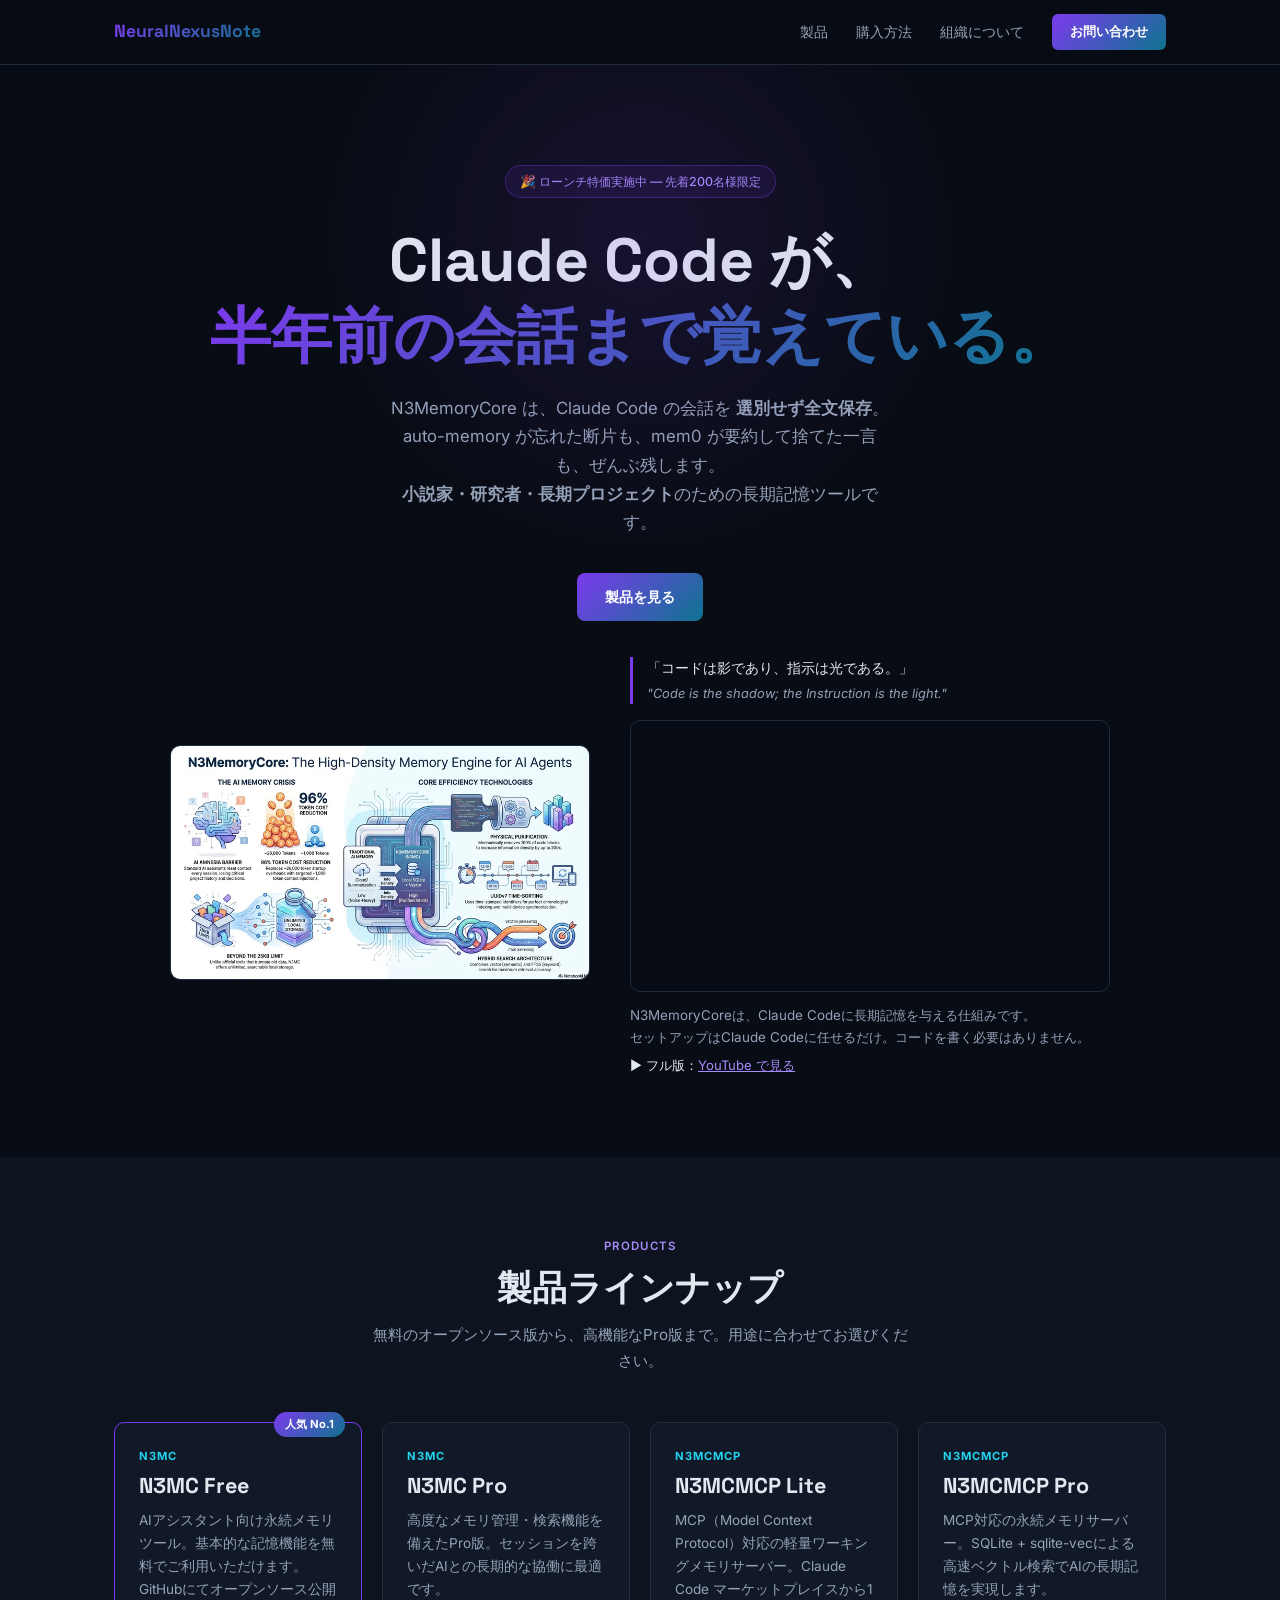
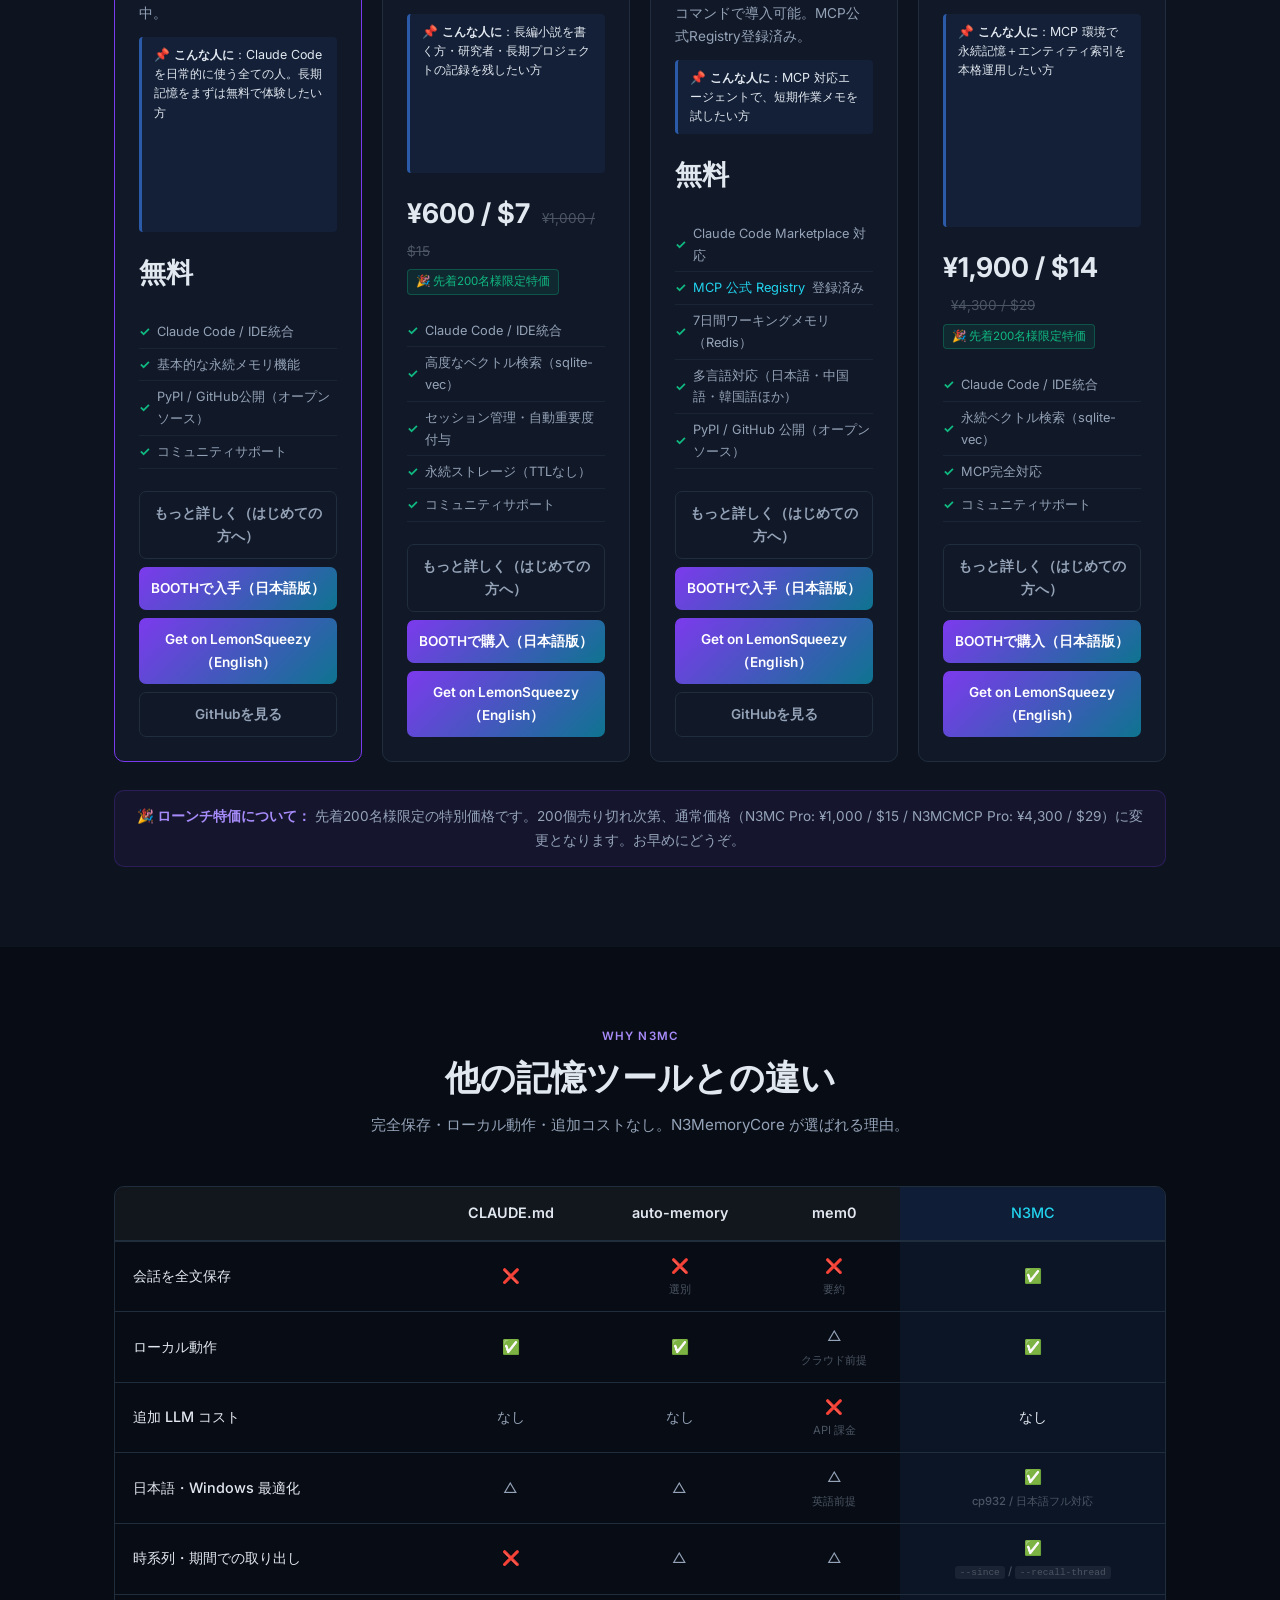
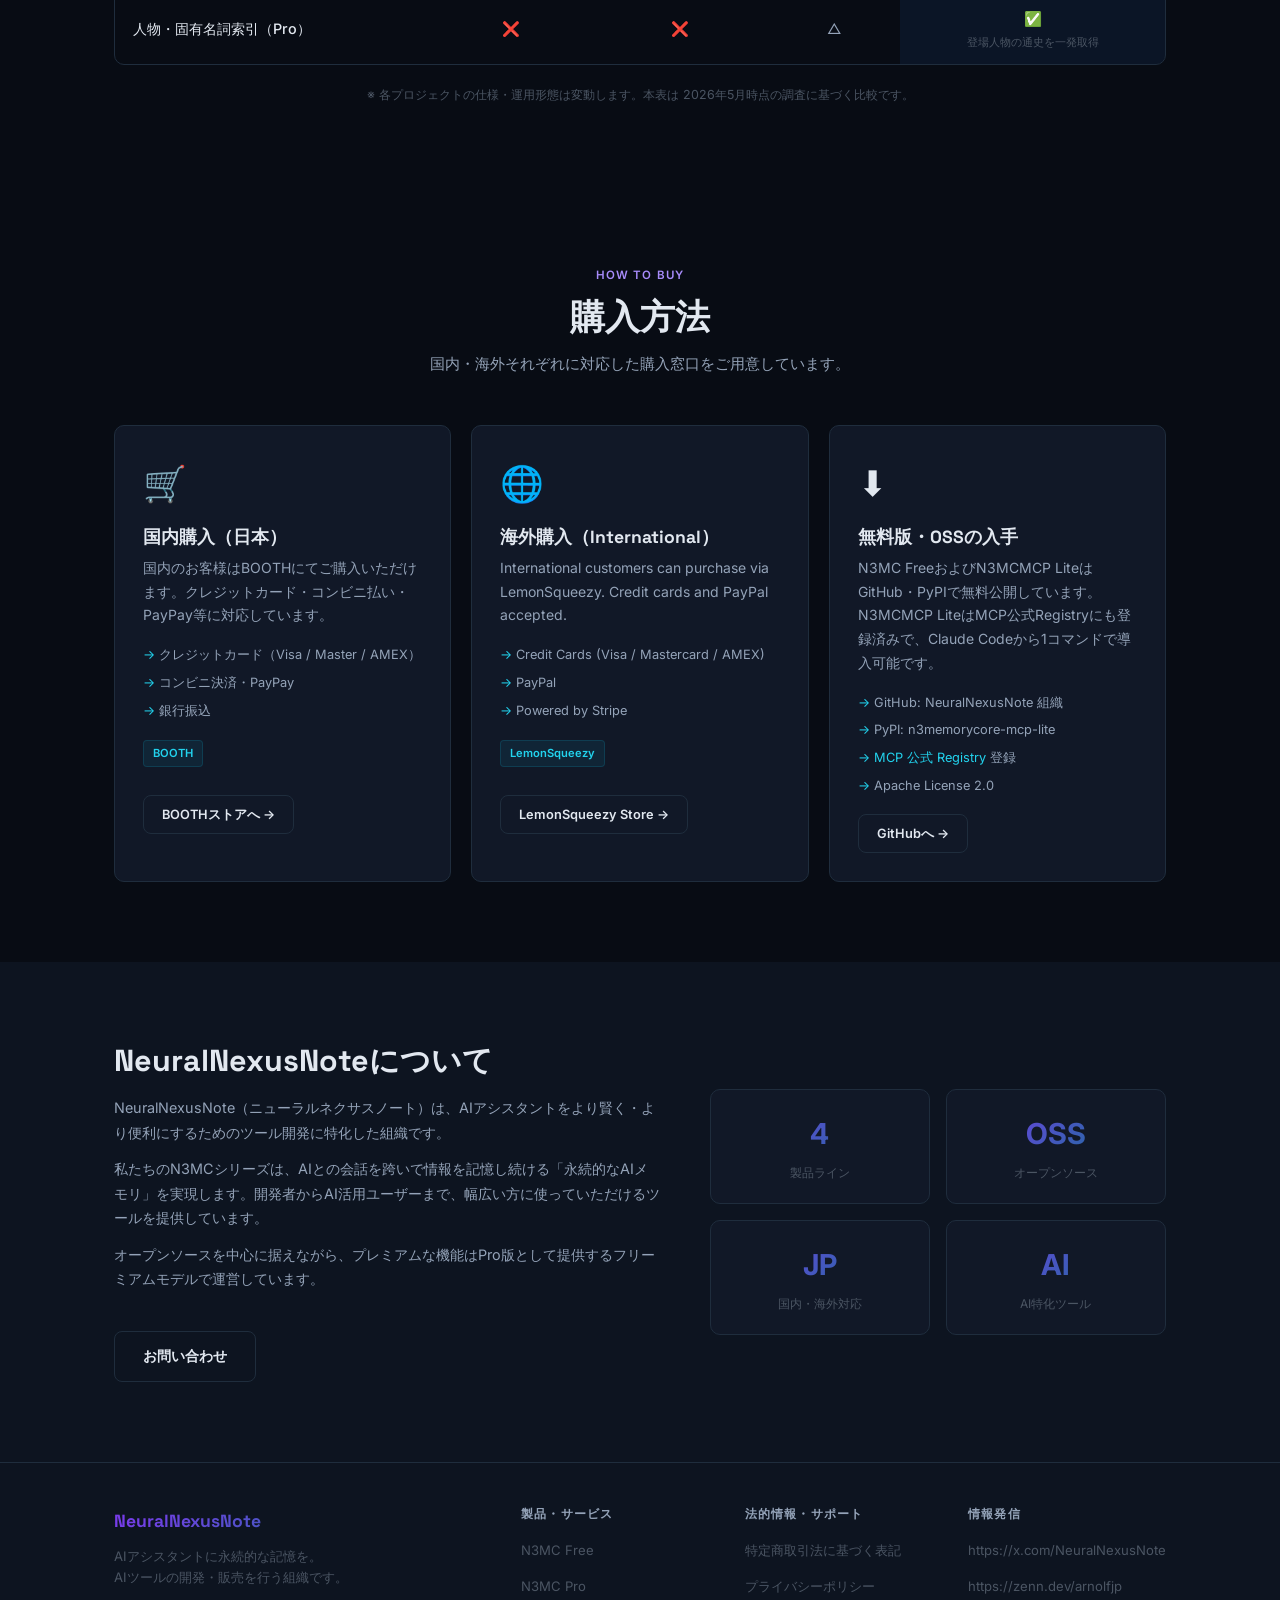
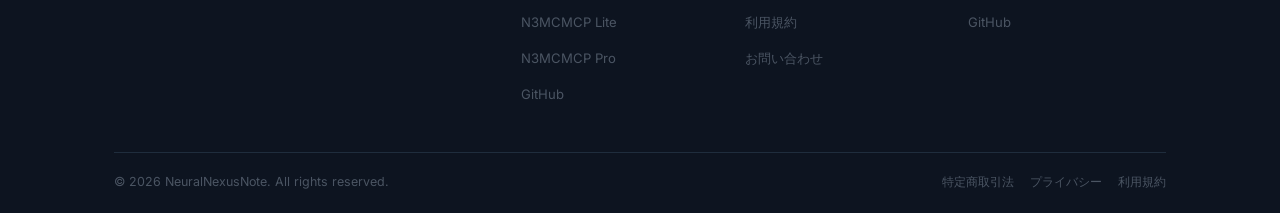
==== commit 460fa349: "update: N3MC Pro・N3MCMCP Pro の英語版 LemonSqueezy 販売開始に伴いリンクを追加 - index.html の N3MC Pro・N3MCMCP Pro カード" ====
--- a/index.html
+++ b/index.html
@@ -111,7 +111,7 @@
                 class="btn btn-ghost btn-card">もっと詳しく（はじめての方へ）</a>
               <a href="https://neuralnexusnote.booth.pm/items/8196713" target="_blank" rel="noopener"
                 class="btn btn-primary btn-card">BOOTHで入手（日本語版）</a>
-              <a href="https://app.lemonsqueezy.com/products/1051945" target="_blank" rel="noopener"
+              <a href="https://neuralnexusnote.lemonsqueezy.com/checkout/buy/e5a3b4fe-3e64-4f38-8243-52bd82bb1330" target="_blank" rel="noopener"
                 class="btn btn-primary btn-card">Get on LemonSqueezy（English）</a>
               <a href="https://github.com/NeuralNexusNote/n3mc-free" target="_blank" rel="noopener"
                 class="btn btn-ghost btn-card">GitHubを見る</a>
@@ -142,6 +142,8 @@
                 class="btn btn-ghost btn-card">もっと詳しく（はじめての方へ）</a>
               <a href="https://neuralnexusnote.booth.pm/items/8356547" target="_blank" rel="noopener"
                 class="btn btn-primary btn-card">BOOTHで購入（日本語版）</a>
+              <a href="https://neuralnexusnote.lemonsqueezy.com/checkout/buy/da520bd7-3393-4a74-9a11-b76675180656" target="_blank" rel="noopener"
+                class="btn btn-primary btn-card">Get on LemonSqueezy（English）</a>
             </div>
           </div>
 
@@ -166,7 +168,7 @@
                 class="btn btn-ghost btn-card">もっと詳しく（はじめての方へ）</a>
               <a href="https://neuralnexusnote.booth.pm/items/8288567" target="_blank" rel="noopener"
                 class="btn btn-primary btn-card">BOOTHで入手（日本語版）</a>
-              <a href="https://app.lemonsqueezy.com/products/1052018" target="_blank" rel="noopener"
+              <a href="https://neuralnexusnote.lemonsqueezy.com/checkout/buy/9cec0369-6d3b-467b-b854-5e9c22c632dc" target="_blank" rel="noopener"
                 class="btn btn-primary btn-card">Get on LemonSqueezy（English）</a>
               <a href="https://github.com/NeuralNexusNote/n3mcmcp-lite" target="_blank" rel="noopener"
                 class="btn btn-ghost btn-card">GitHubを見る</a>
@@ -196,6 +198,8 @@
                 class="btn btn-ghost btn-card">もっと詳しく（はじめての方へ）</a>
               <a href="https://neuralnexusnote.booth.pm/items/8356734" target="_blank" rel="noopener"
                 class="btn btn-primary btn-card">BOOTHで購入（日本語版）</a>
+              <a href="https://neuralnexusnote.lemonsqueezy.com/checkout/buy/561b2da0-99c3-4640-961c-ef430ffec4b5" target="_blank" rel="noopener"
+                class="btn btn-primary btn-card">Get on LemonSqueezy（English）</a>
             </div>
           </div>
 
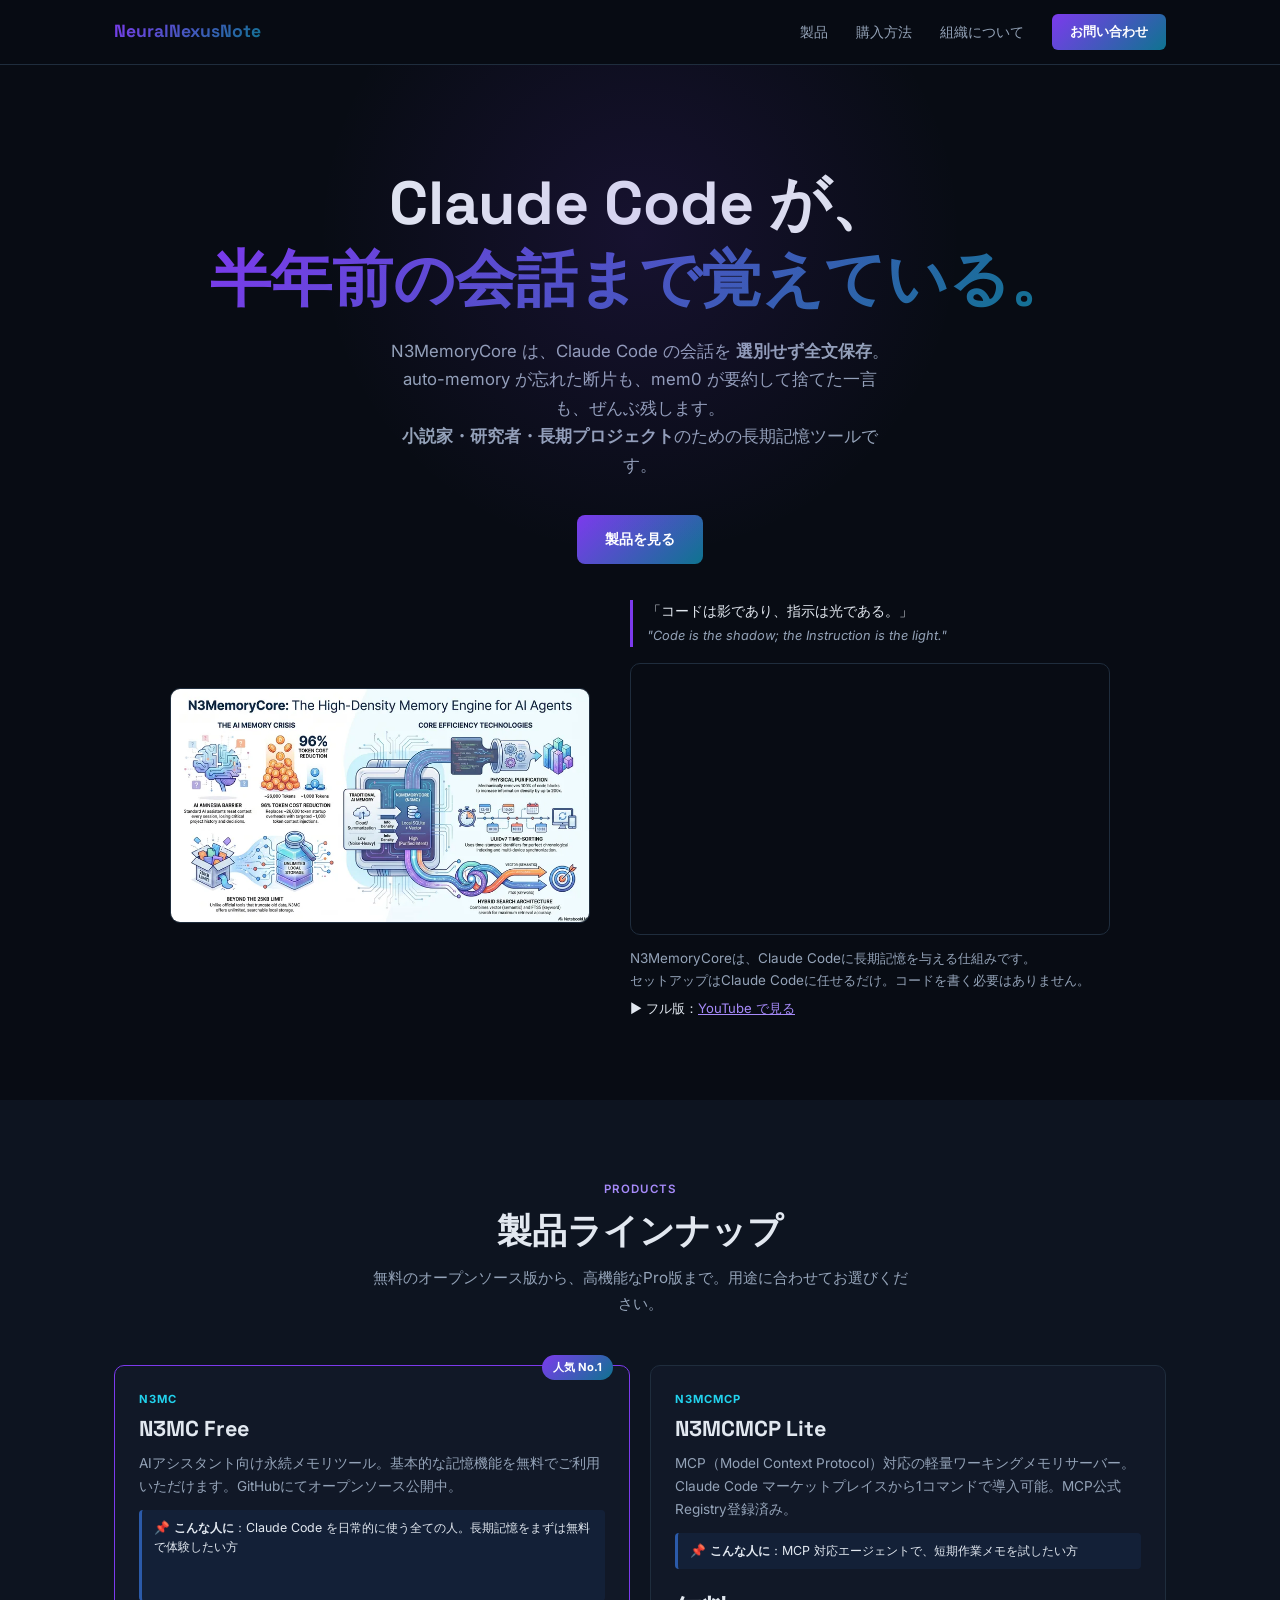
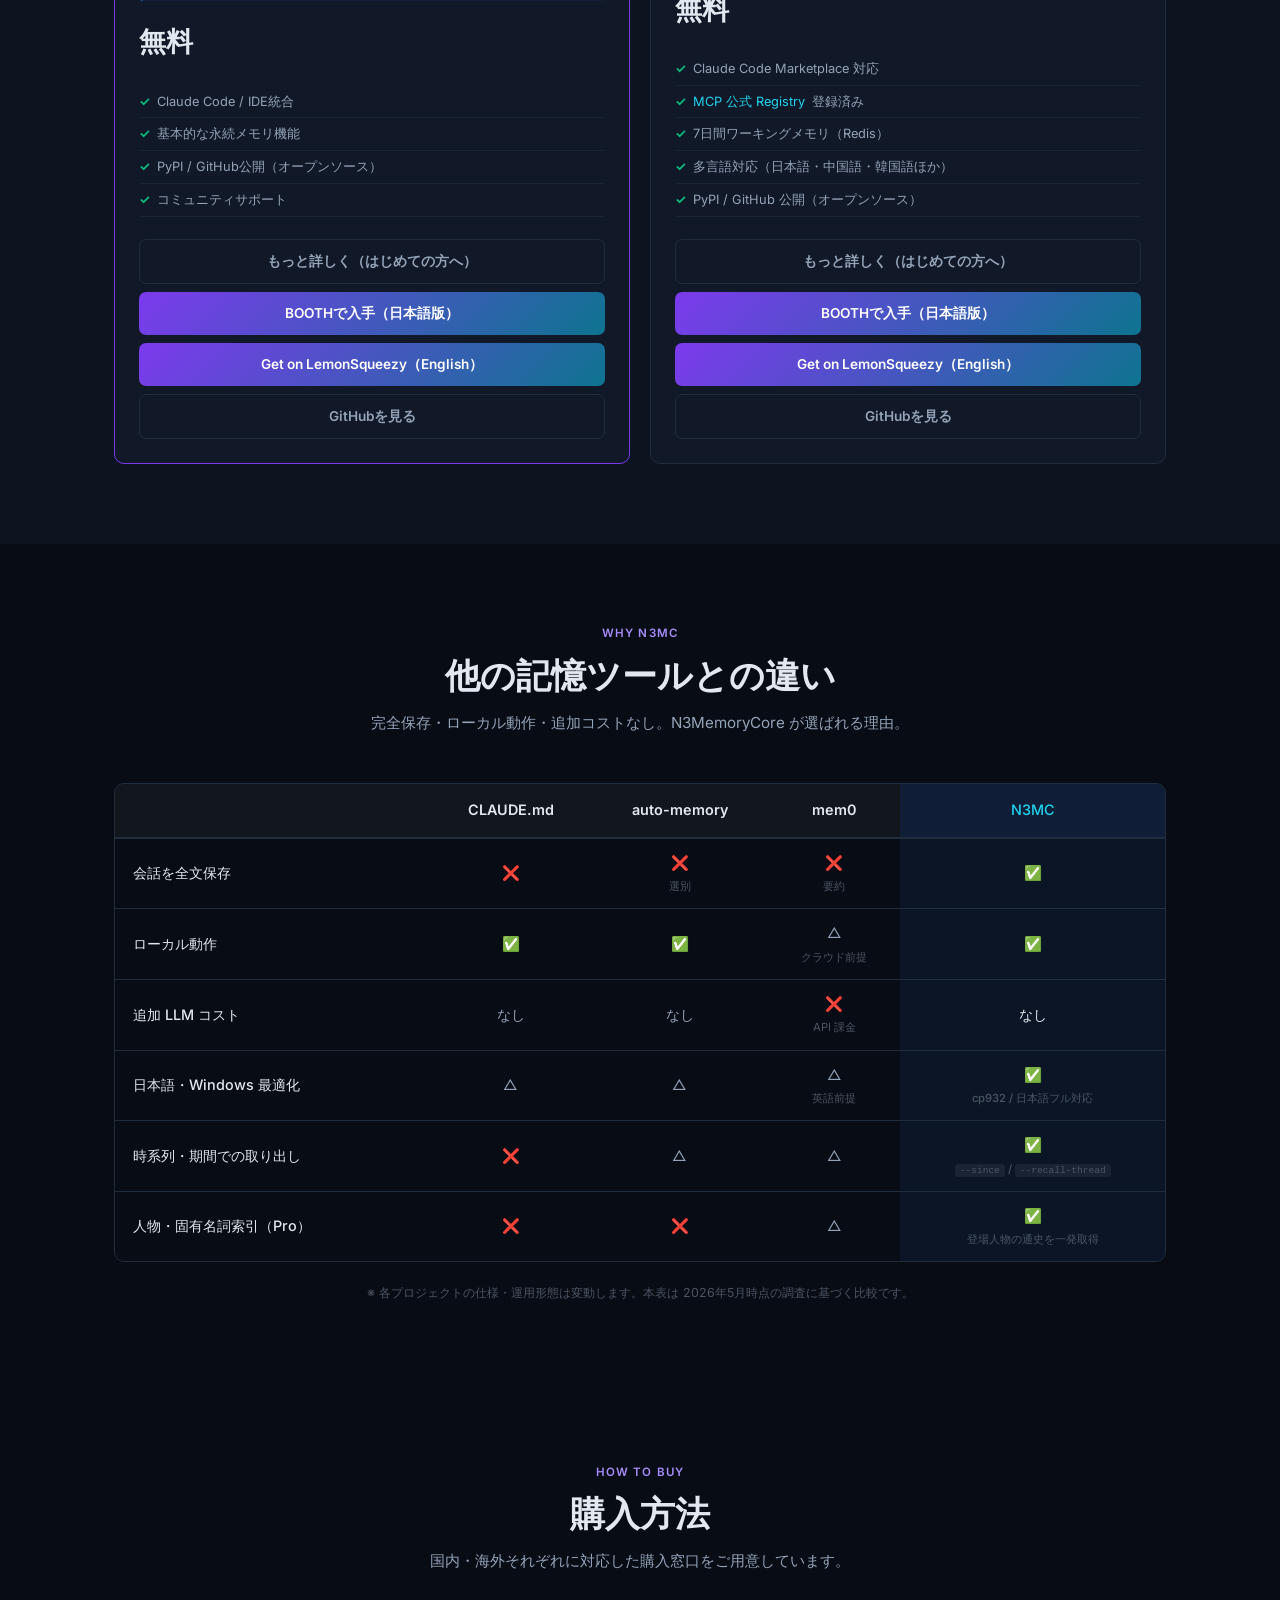
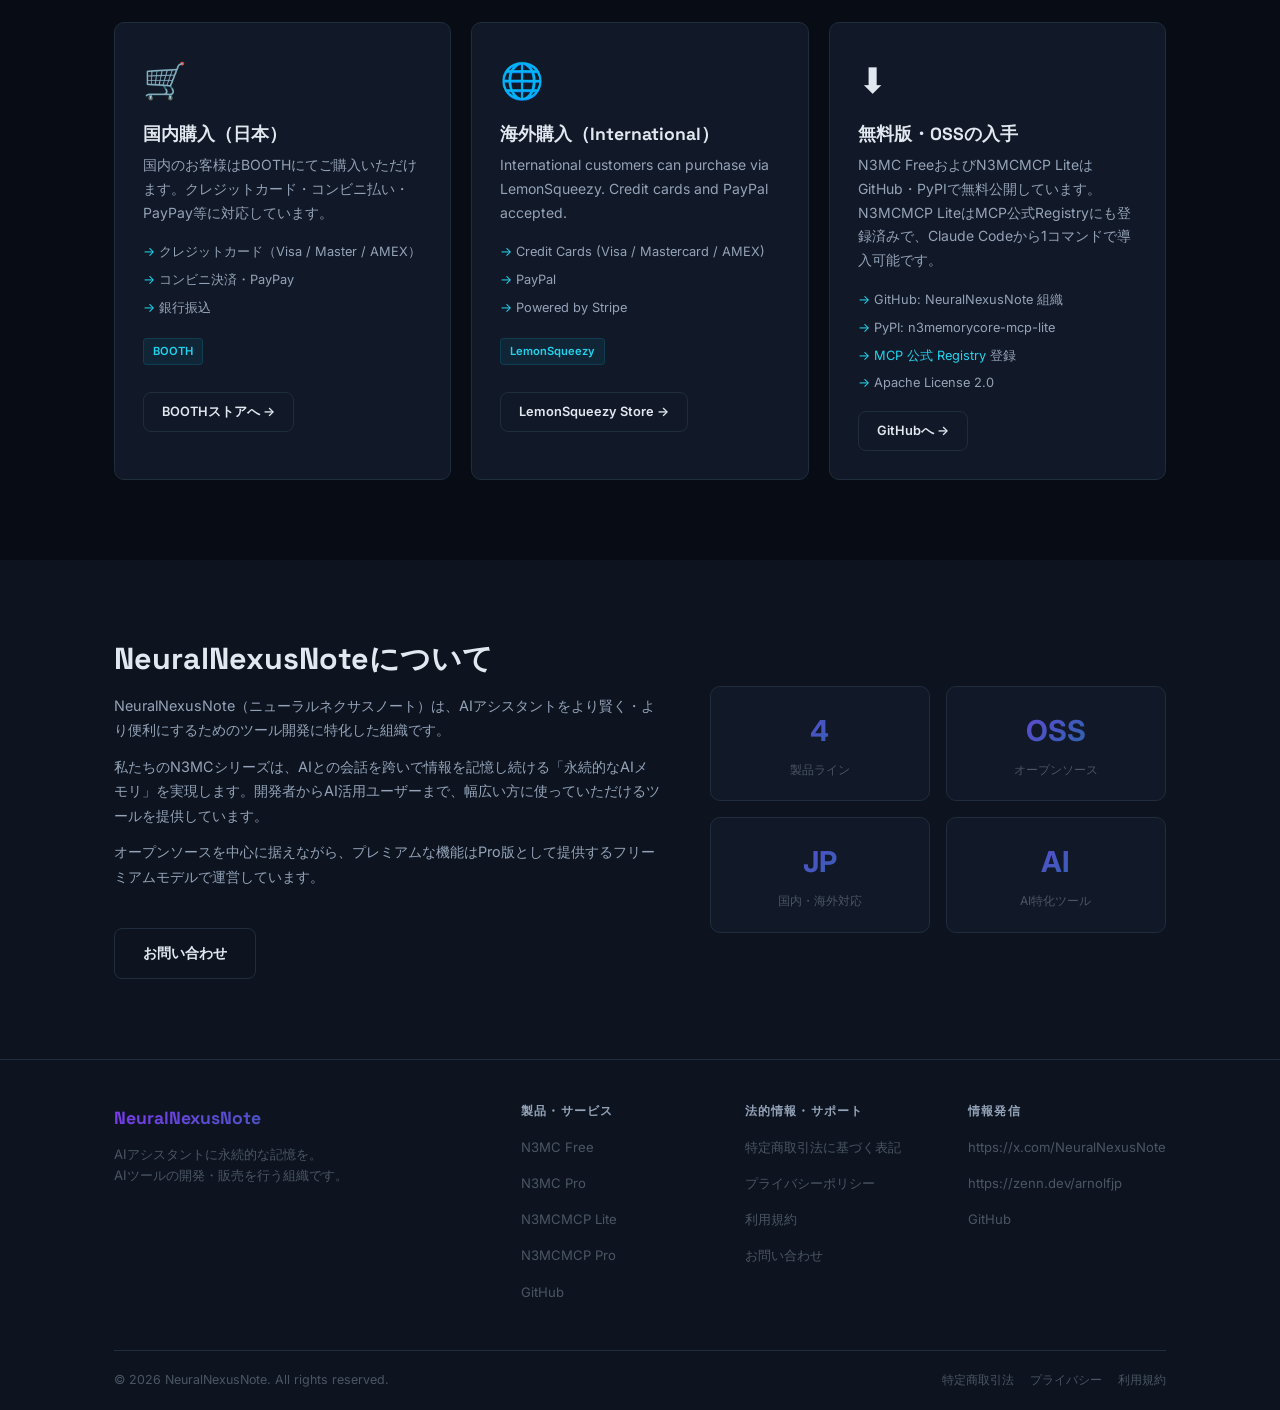
==== commit 17b83601: "chore: N3MC Pro・N3MCMCP Pro の販売を一時停止し製品情報・ローンチ特価表示を非表示化 Co-Authored-By: Claude Sonnet 4.6 <noreply@a" ====
--- a/index.html
+++ b/index.html
@@ -46,7 +46,8 @@
     <!-- ===== HERO ===== -->
     <section class="hero">
       <div class="container">
-        <div class="hero-badge">🎉 ローンチ特価実施中 ― 先着200名様限定</div>
+        <!-- launch-badge hidden: sales suspended -->
+        <div class="hero-badge" style="display:none">🎉 ローンチ特価実施中 ― 先着200名様限定</div>
         <h1>Claude Code が、<br><span class="grad">半年前の会話まで覚えている。</span></h1>
         <p class="hero-sub">
           N3MemoryCore は、Claude Code の会話を <strong>選別せず全文保存</strong>。<br>
@@ -118,8 +119,8 @@
             </div>
           </div>
 
-          <!-- N3MC Pro -->
-          <div class="p-card">
+          <!-- N3MC Pro (hidden: sales suspended) -->
+          <div class="p-card" style="display:none">
             <div class="p-tag">N3MC</div>
             <h3>N3MC Pro</h3>
             <p class="p-desc">高度なメモリ管理・検索機能を備えたPro版。セッションを跨いだAIとの長期的な協働に最適です。</p>
@@ -175,8 +176,8 @@
             </div>
           </div>
 
-          <!-- N3MCMCP Pro -->
-          <div class="p-card">
+          <!-- N3MCMCP Pro (hidden: sales suspended) -->
+          <div class="p-card" style="display:none">
             <div class="p-tag">N3MCMCP</div>
             <h3>N3MCMCP Pro</h3>
             <p class="p-desc">MCP対応の永続メモリサーバー。SQLite + sqlite-vecによる高速ベクトル検索でAIの長期記憶を実現します。</p>
@@ -205,7 +206,8 @@
 
         </div>
 
-        <div class="launch-box">
+        <!-- launch-box hidden: sales suspended -->
+        <div class="launch-box" style="display:none">
           <strong>🎉 ローンチ特価について：</strong>
           先着200名様限定の特別価格です。200個売り切れ次第、通常価格（N3MC Pro: ¥1,000 / $15 / N3MCMCP Pro: ¥4,300 / $29）に変更となります。お早めにどうぞ。
         </div>
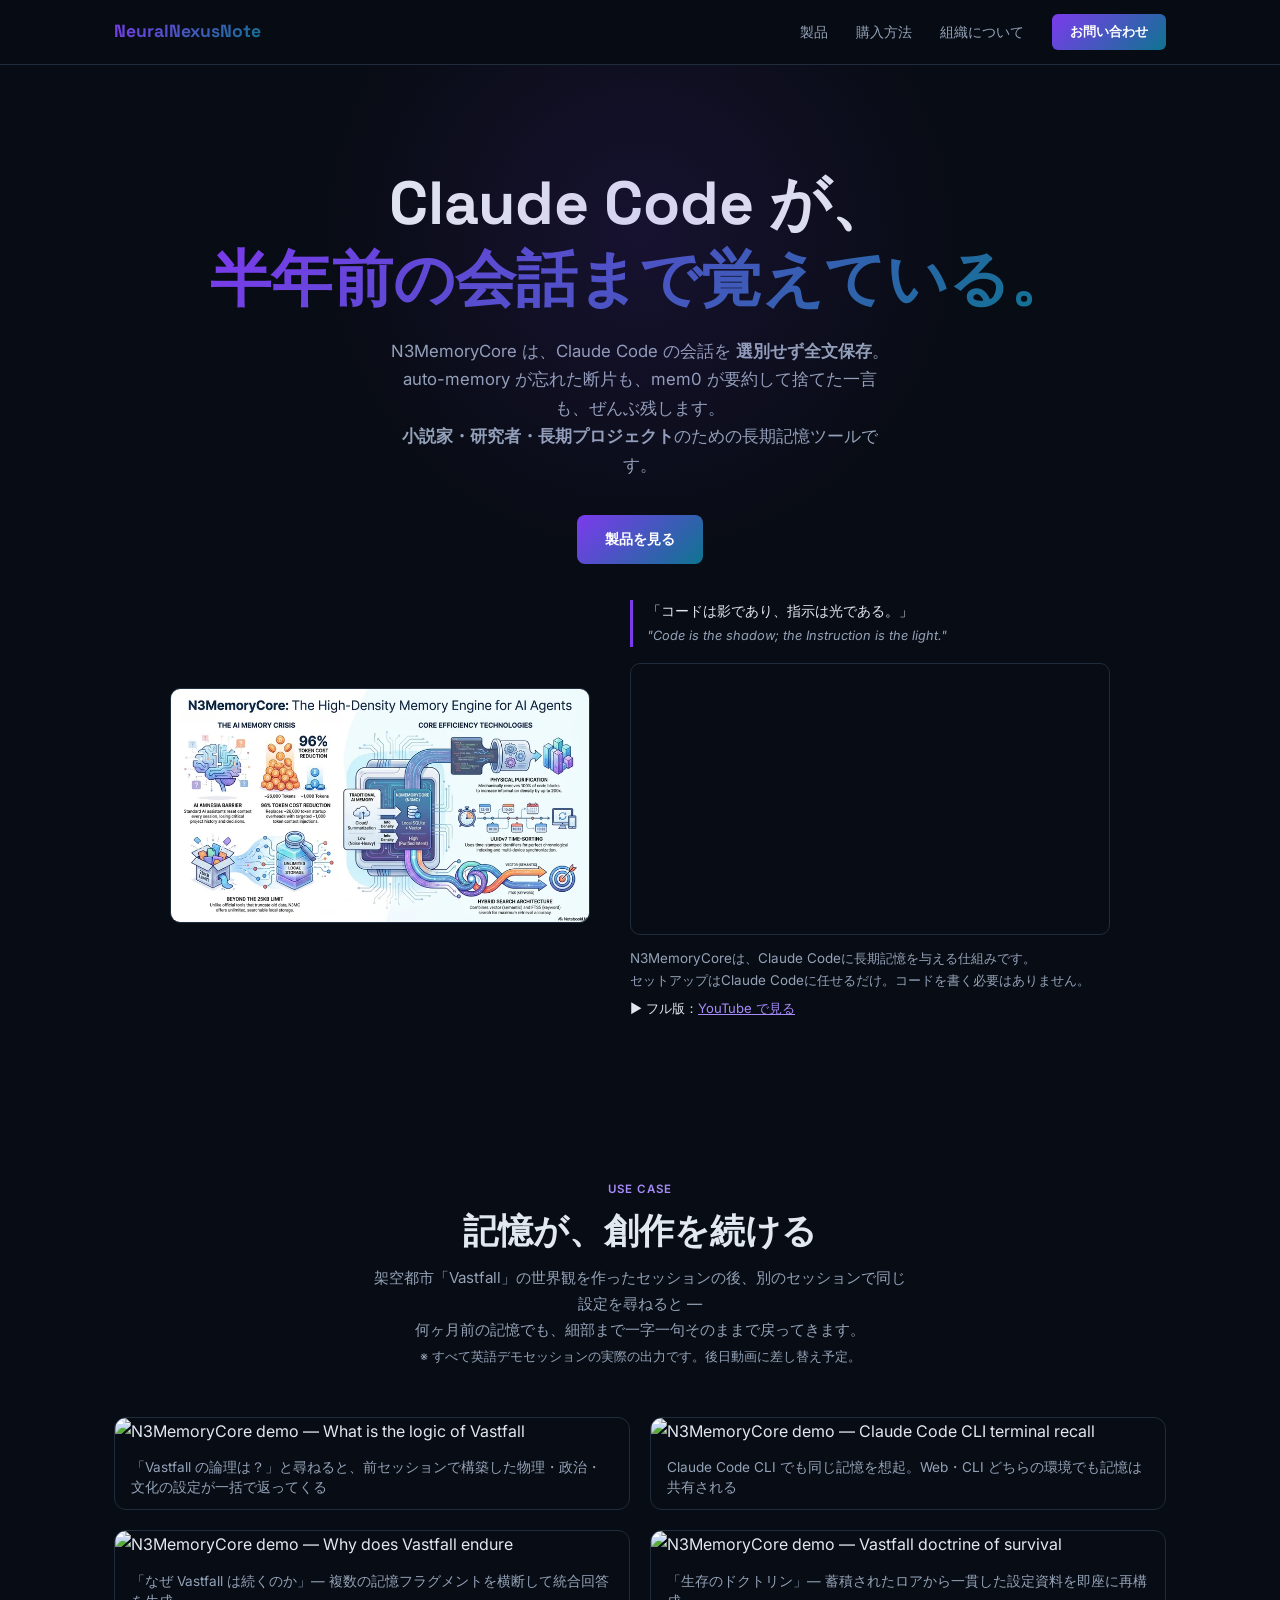
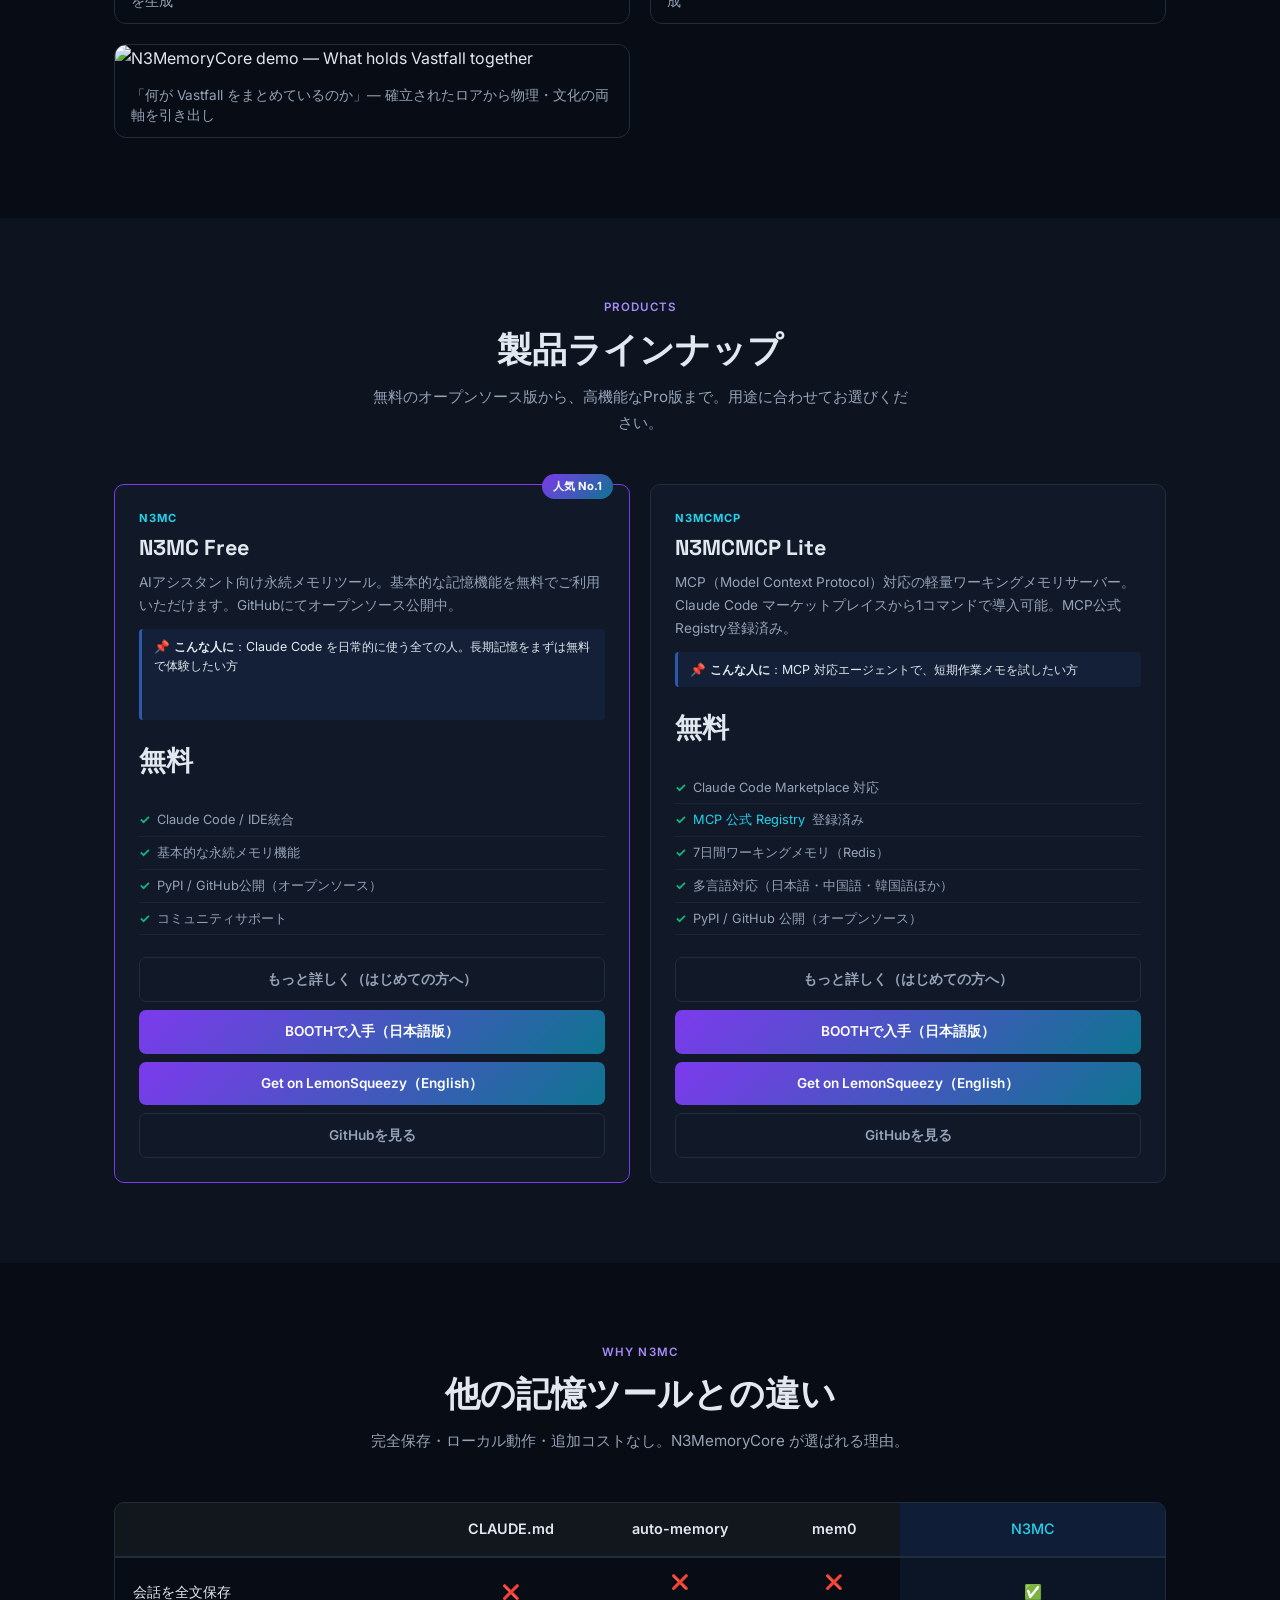
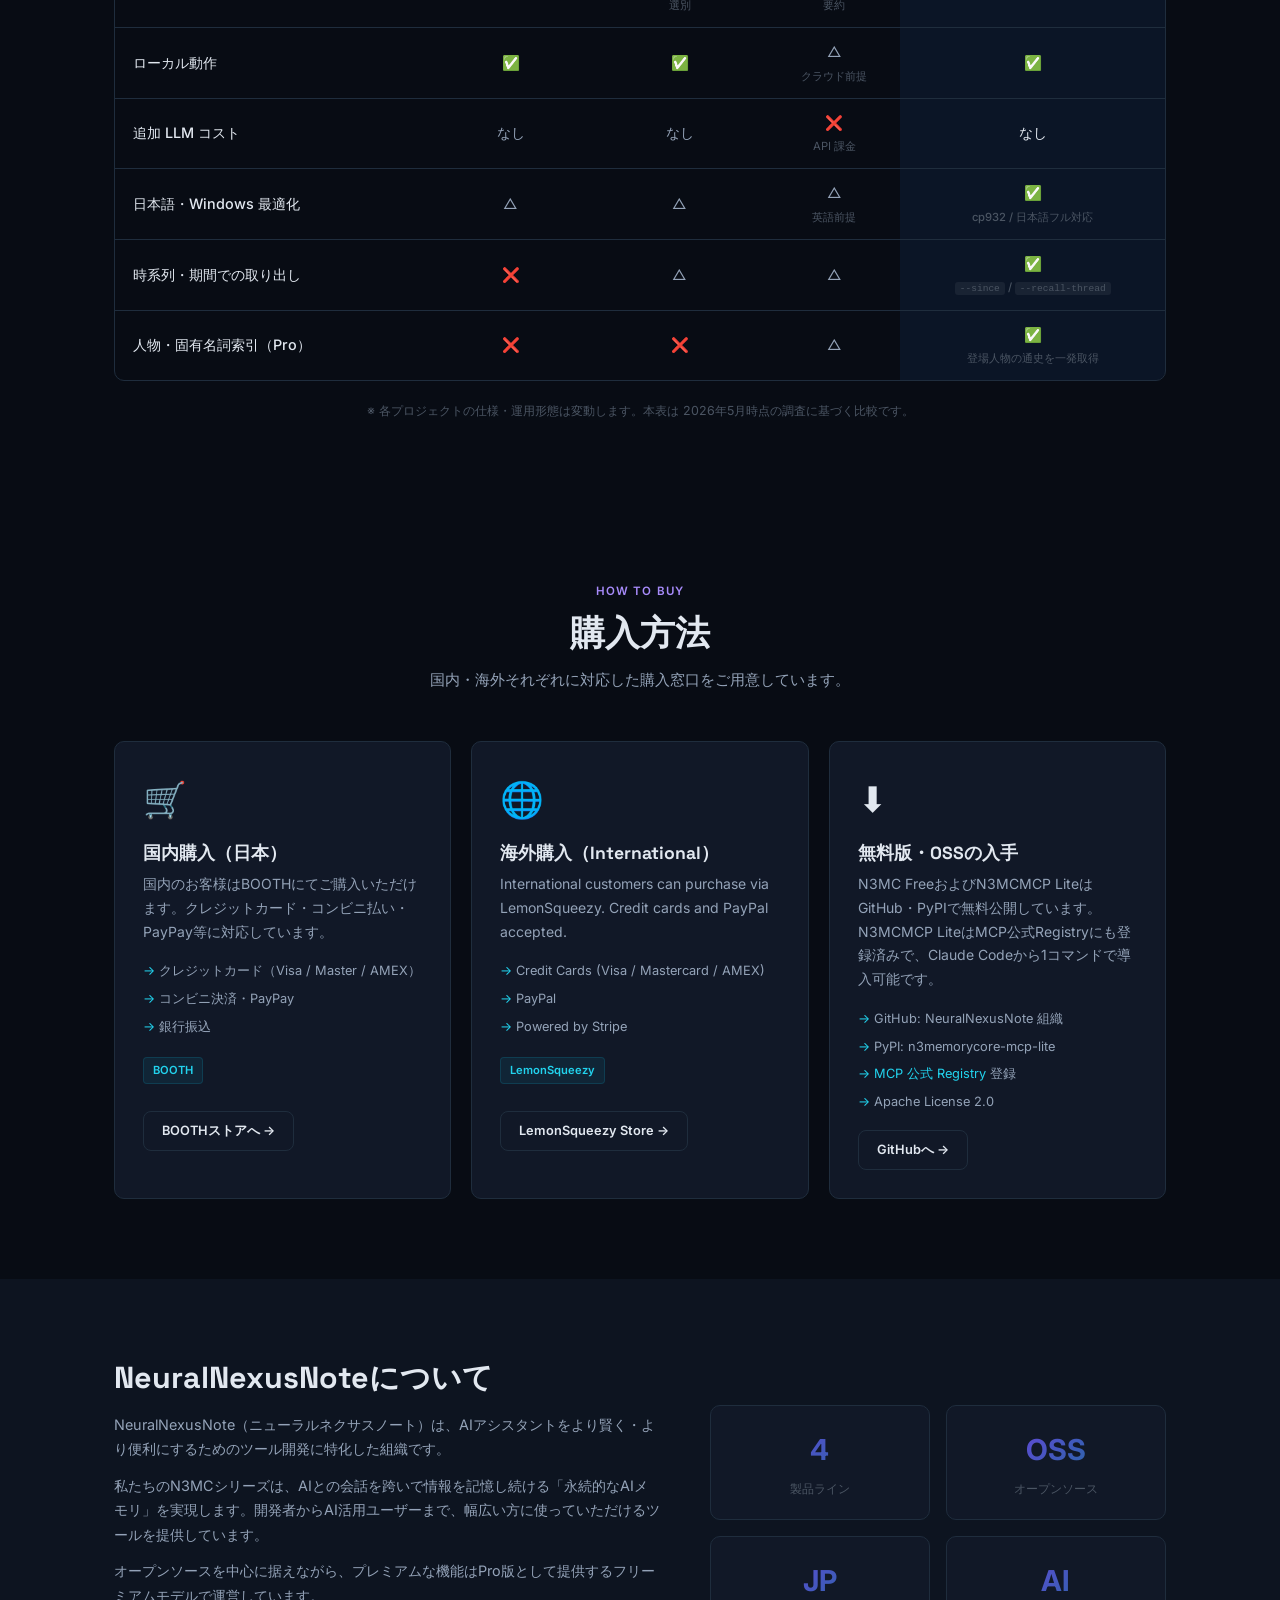
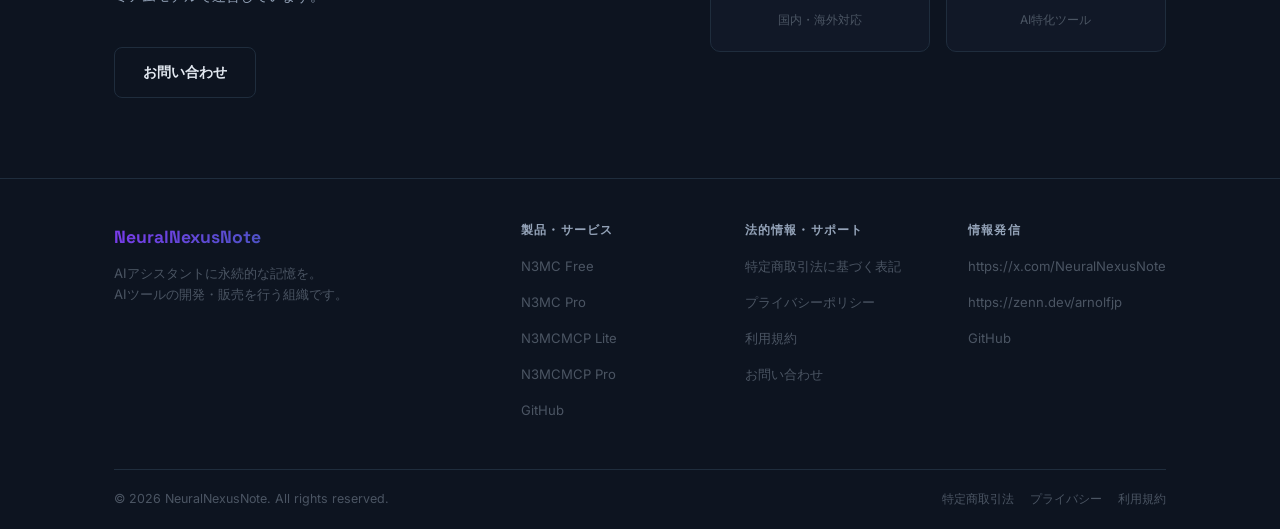
==== commit 26cb221c: "feat: デモギャラリーセクションを暫定追加（動画差し替え予定） 5枚のスクリーンショットで N3MemoryCore の記憶再現デモを表示。 後日 EN/JP 動画に差し替え予定。  Co-Aut" ====
--- a/index.html
+++ b/index.html
@@ -82,6 +82,68 @@
       </div>
     </section>
 
+    <!-- ===== DEMO GALLERY ===== -->
+    <section id="demo">
+      <div class="container">
+        <span class="section-tag">Use Case</span>
+        <h2 class="section-title">記憶が、創作を続ける</h2>
+        <p class="section-desc">
+          架空都市「Vastfall」の世界観を作ったセッションの後、別のセッションで同じ設定を尋ねると —<br>
+          何ヶ月前の記憶でも、細部まで一字一句そのままで戻ってきます。<br>
+          <small style="color:var(--dim)">※ すべて英語デモセッションの実際の出力です。後日動画に差し替え予定。</small>
+        </p>
+
+        <div style="display:grid;grid-template-columns:repeat(auto-fill,minmax(340px,1fr));gap:20px;margin-top:32px;">
+
+          <figure style="margin:0;border:1px solid var(--border);border-radius:12px;overflow:hidden;background:var(--surface);">
+            <img src="images/Demo_EN_Ver2_whatLogicofVastfall.png"
+              alt="N3MemoryCore demo — What is the logic of Vastfall"
+              style="width:100%;display:block;">
+            <figcaption style="padding:12px 16px;font-size:.85rem;color:var(--dim);line-height:1.5;">
+              「Vastfall の論理は？」と尋ねると、前セッションで構築した物理・政治・文化の設定が一括で返ってくる
+            </figcaption>
+          </figure>
+
+          <figure style="margin:0;border:1px solid var(--border);border-radius:12px;overflow:hidden;background:var(--surface);">
+            <img src="images/Demo_EN_Ver2_Tereminal.png"
+              alt="N3MemoryCore demo — Claude Code CLI terminal recall"
+              style="width:100%;display:block;">
+            <figcaption style="padding:12px 16px;font-size:.85rem;color:var(--dim);line-height:1.5;">
+              Claude Code CLI でも同じ記憶を想起。Web・CLI どちらの環境でも記憶は共有される
+            </figcaption>
+          </figure>
+
+          <figure style="margin:0;border:1px solid var(--border);border-radius:12px;overflow:hidden;background:var(--surface);">
+            <img src="images/Demo_EN_Ver2_Vasrfall endure.png"
+              alt="N3MemoryCore demo — Why does Vastfall endure"
+              style="width:100%;display:block;">
+            <figcaption style="padding:12px 16px;font-size:.85rem;color:var(--dim);line-height:1.5;">
+              「なぜ Vastfall は続くのか」— 複数の記憶フラグメントを横断して統合回答を生成
+            </figcaption>
+          </figure>
+
+          <figure style="margin:0;border:1px solid var(--border);border-radius:12px;overflow:hidden;background:var(--surface);">
+            <img src="images/Demo_EN_Ver2_Vasrfall survival.png"
+              alt="N3MemoryCore demo — Vastfall doctrine of survival"
+              style="width:100%;display:block;">
+            <figcaption style="padding:12px 16px;font-size:.85rem;color:var(--dim);line-height:1.5;">
+              「生存のドクトリン」— 蓄積されたロアから一貫した設定資料を即座に再構成
+            </figcaption>
+          </figure>
+
+          <figure style="margin:0;border:1px solid var(--border);border-radius:12px;overflow:hidden;background:var(--surface);">
+            <img src="images/Demo_EN_Ver2_whatHoldsTogether.png"
+              alt="N3MemoryCore demo — What holds Vastfall together"
+              style="width:100%;display:block;">
+            <figcaption style="padding:12px 16px;font-size:.85rem;color:var(--dim);line-height:1.5;">
+              「何が Vastfall をまとめているのか」— 確立されたロアから物理・文化の両軸を引き出し
+            </figcaption>
+          </figure>
+
+        </div>
+      </div>
+    </section>
+
     <!-- ===== PRODUCTS ===== -->
     <section id="products" class="bg-alt">
       <div class="container">
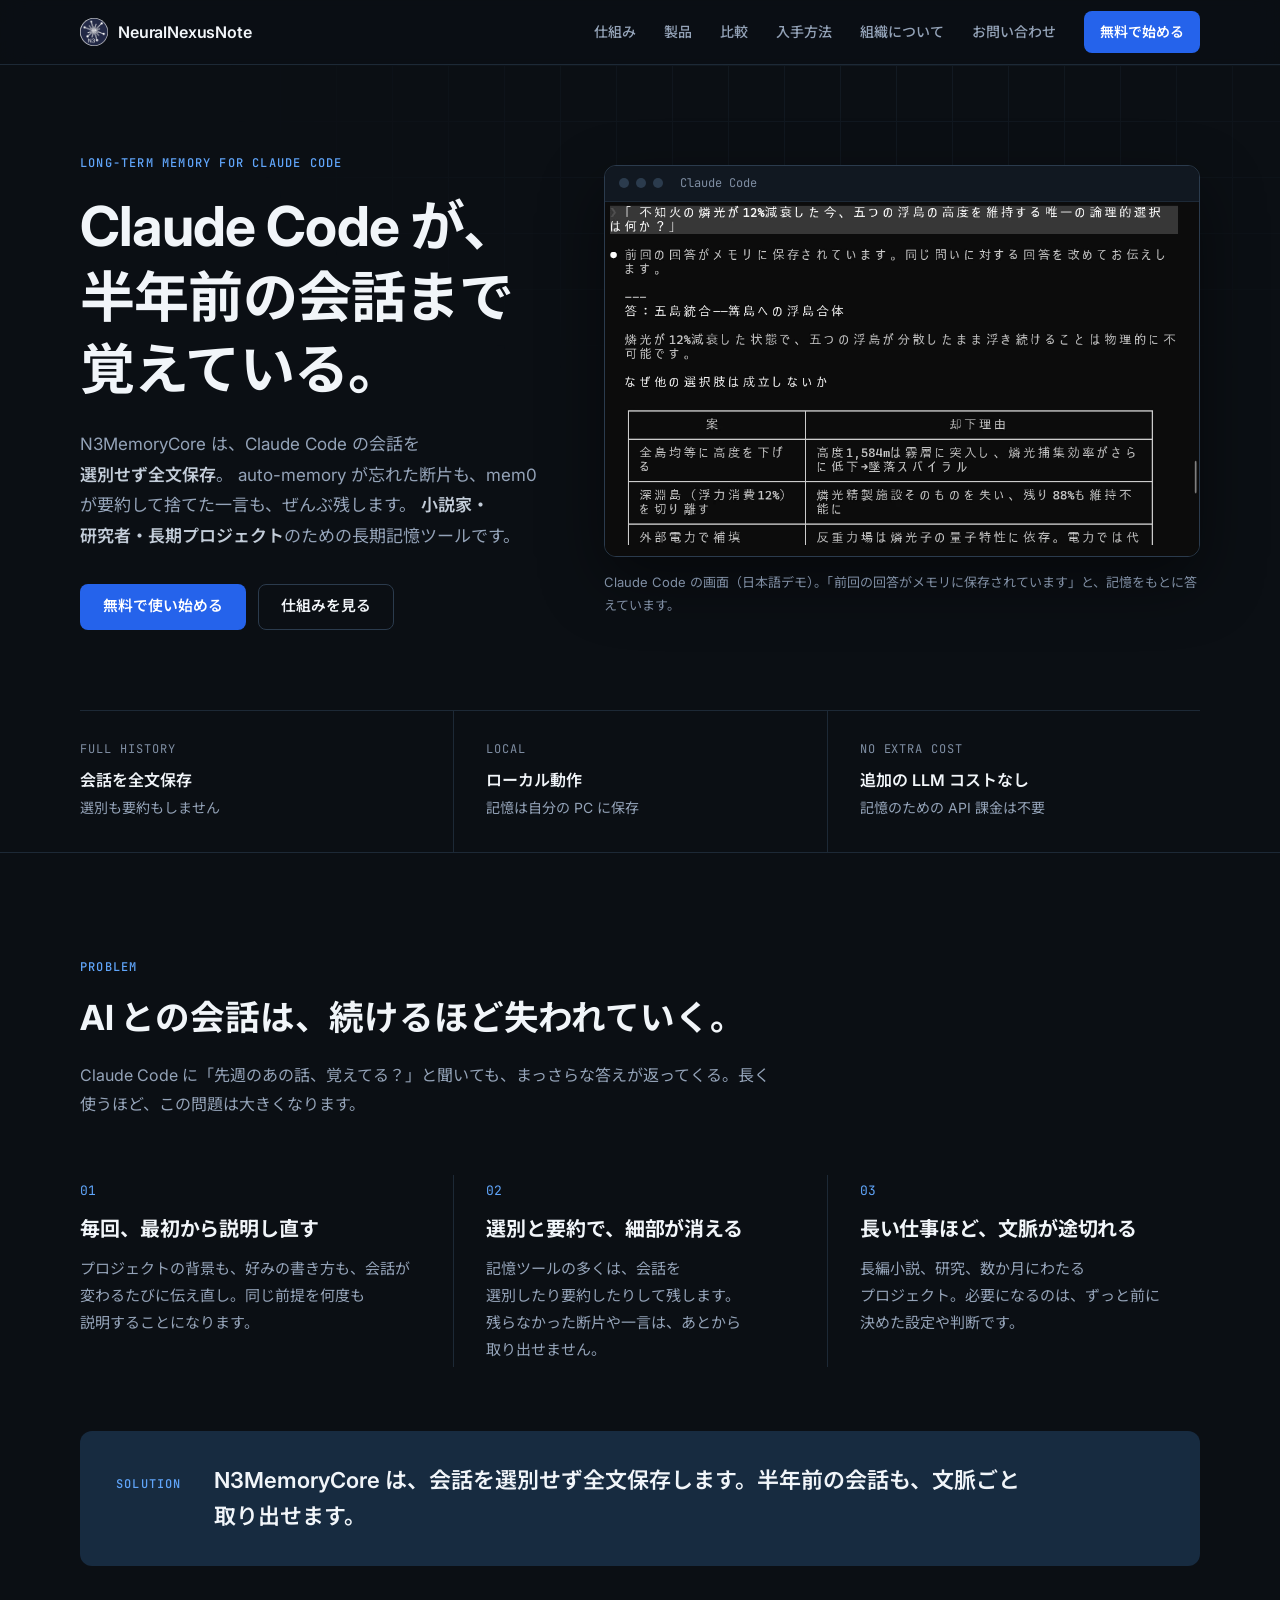
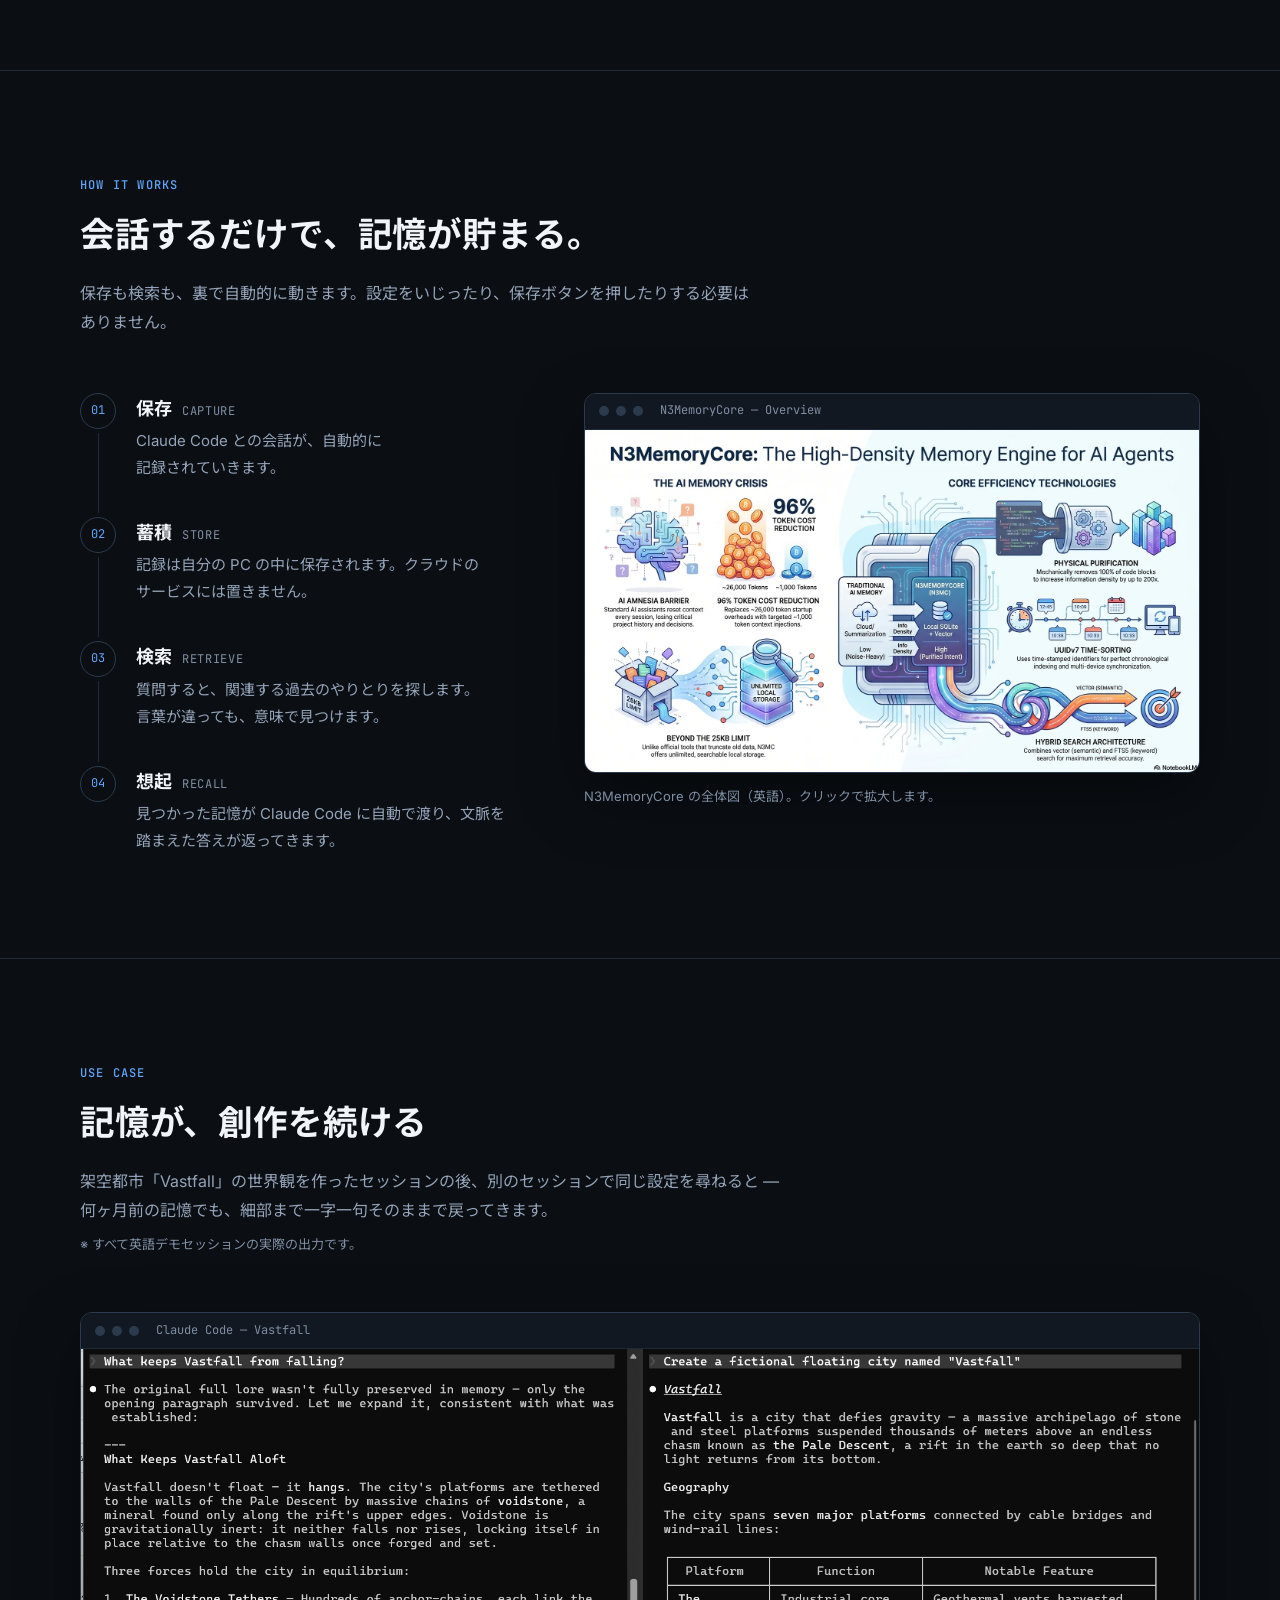
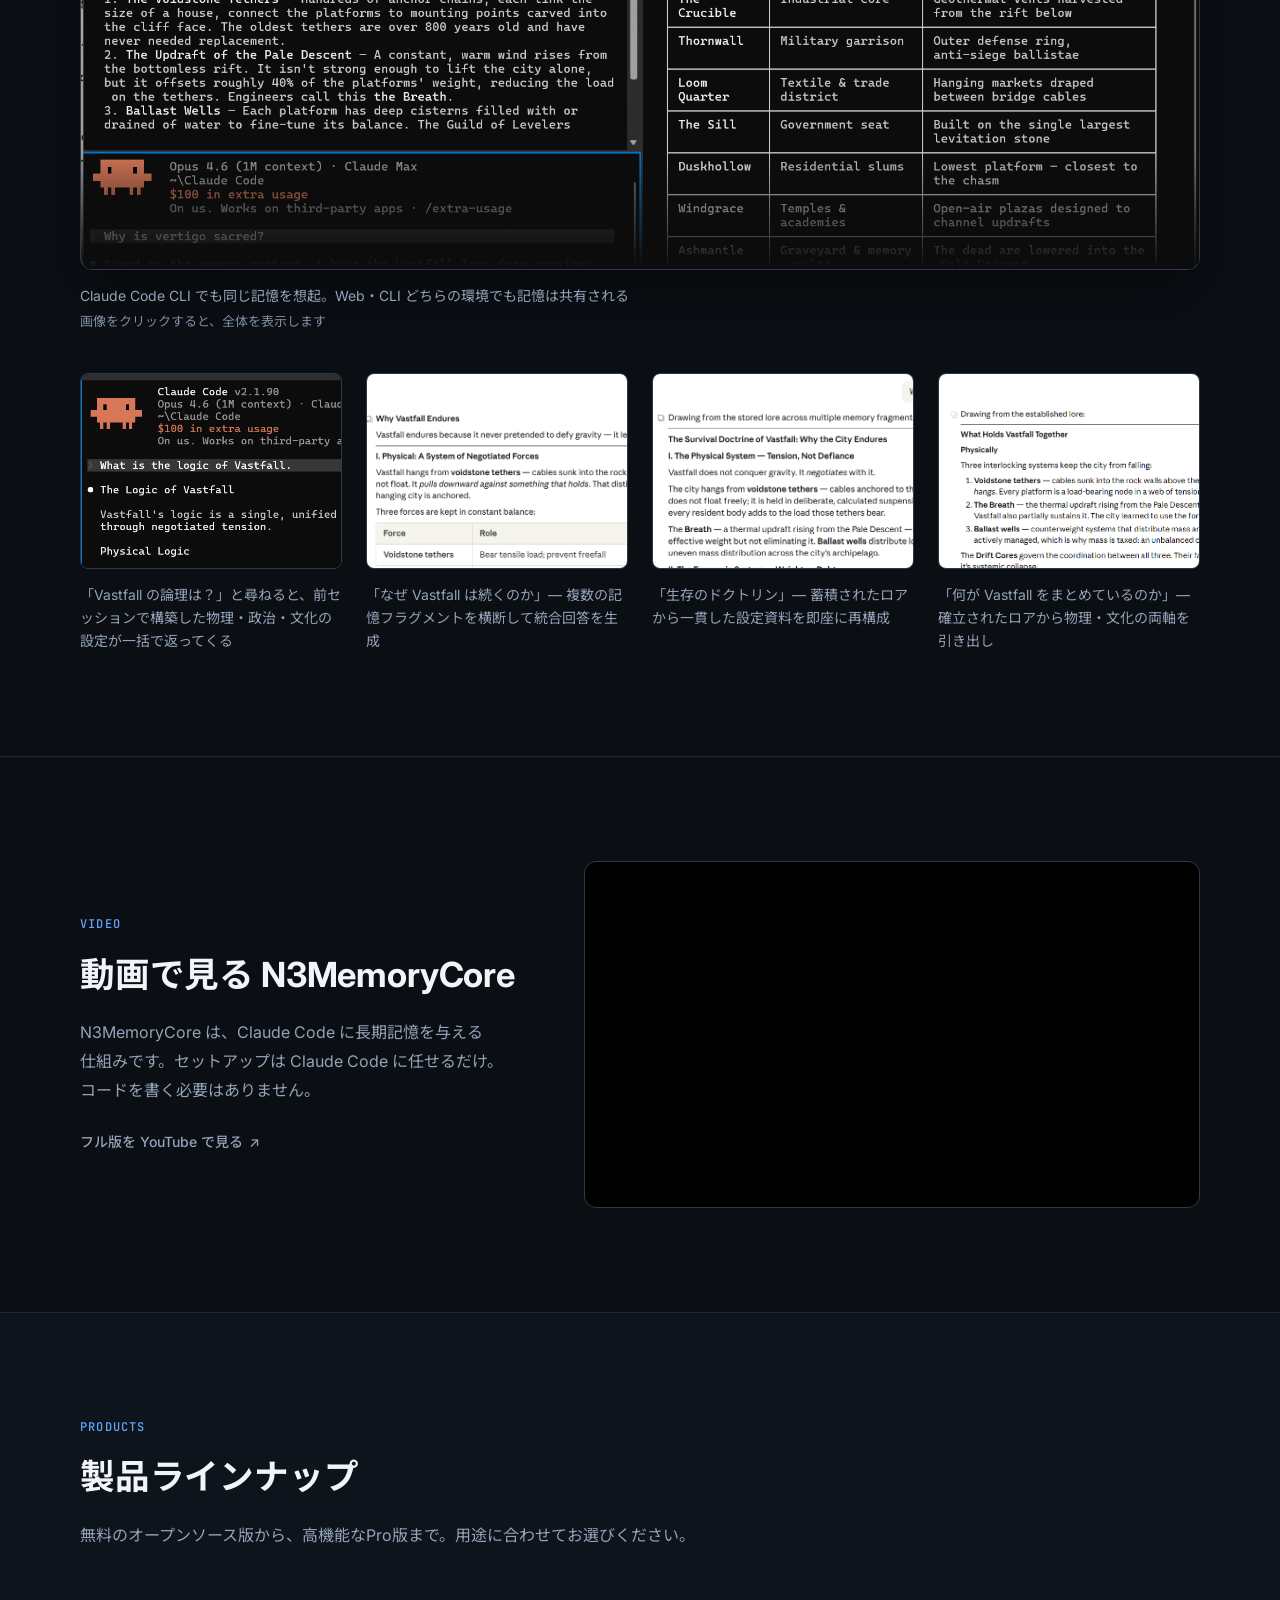
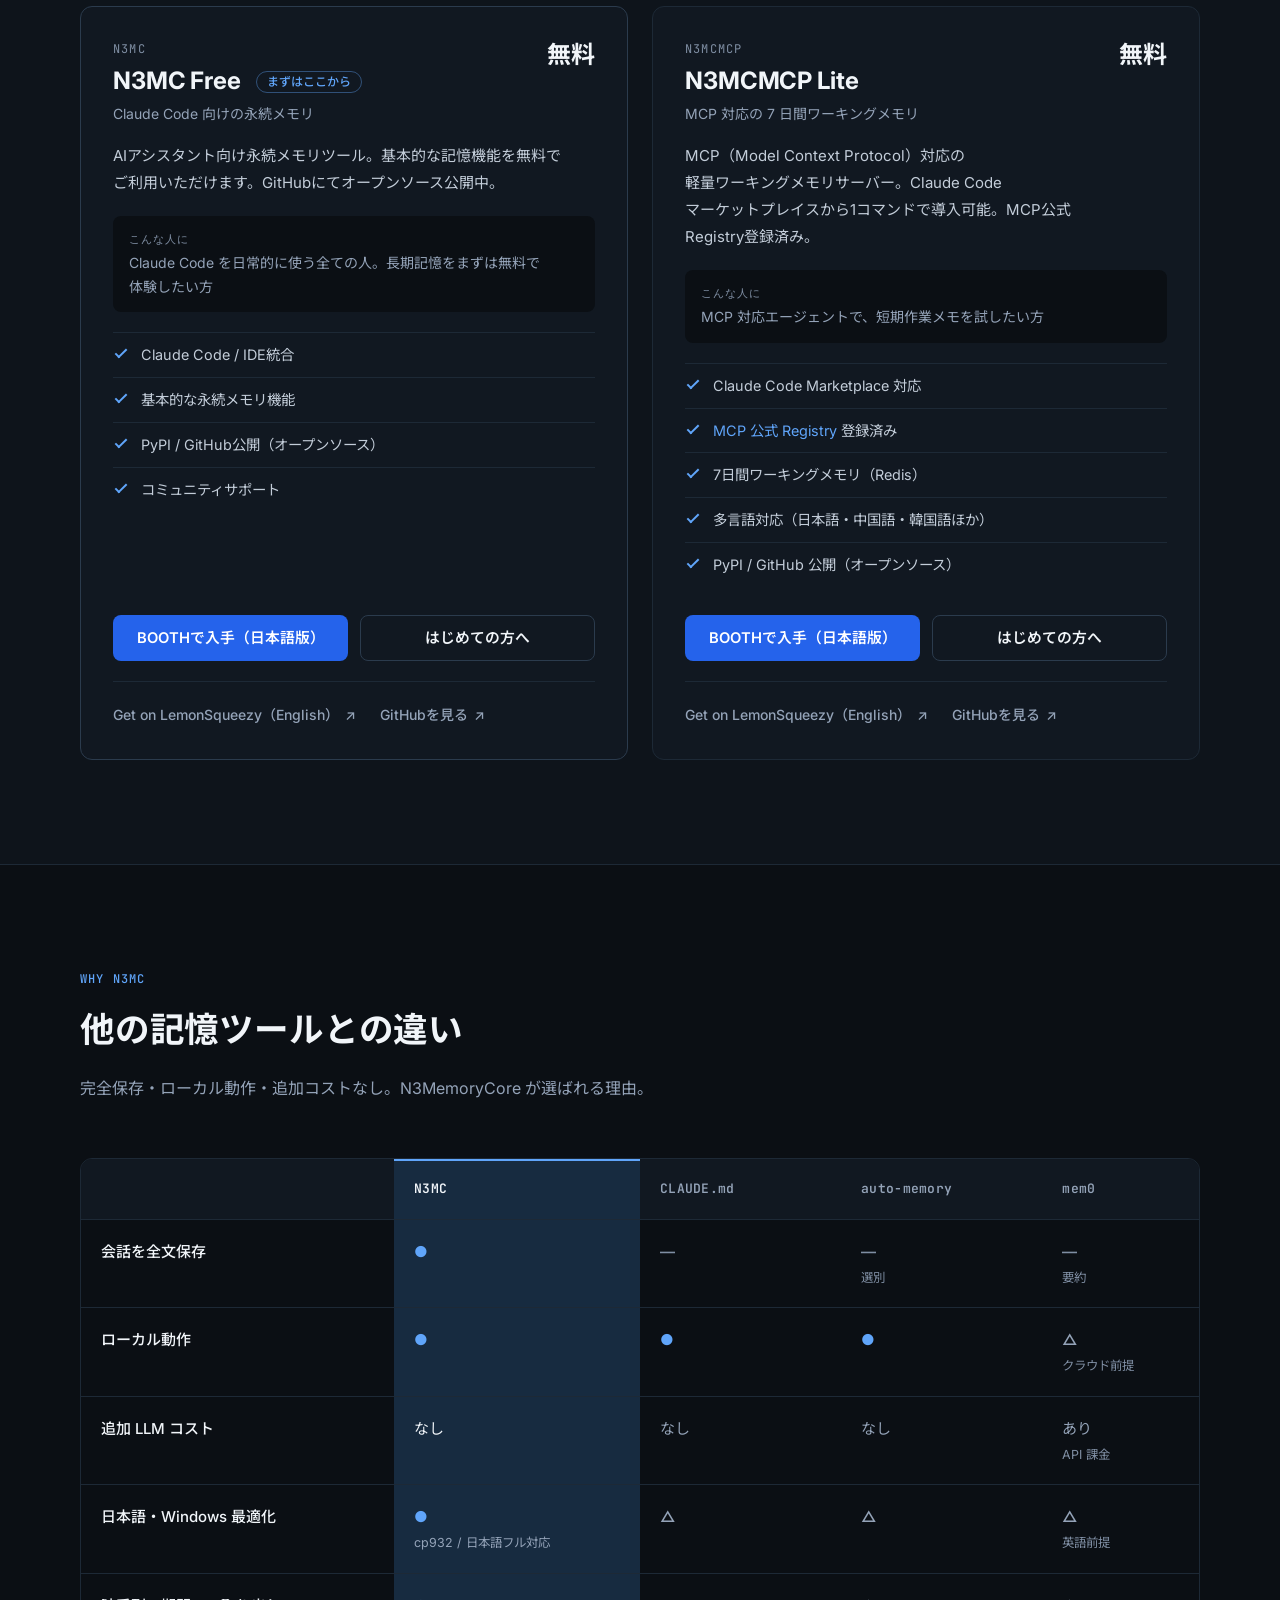
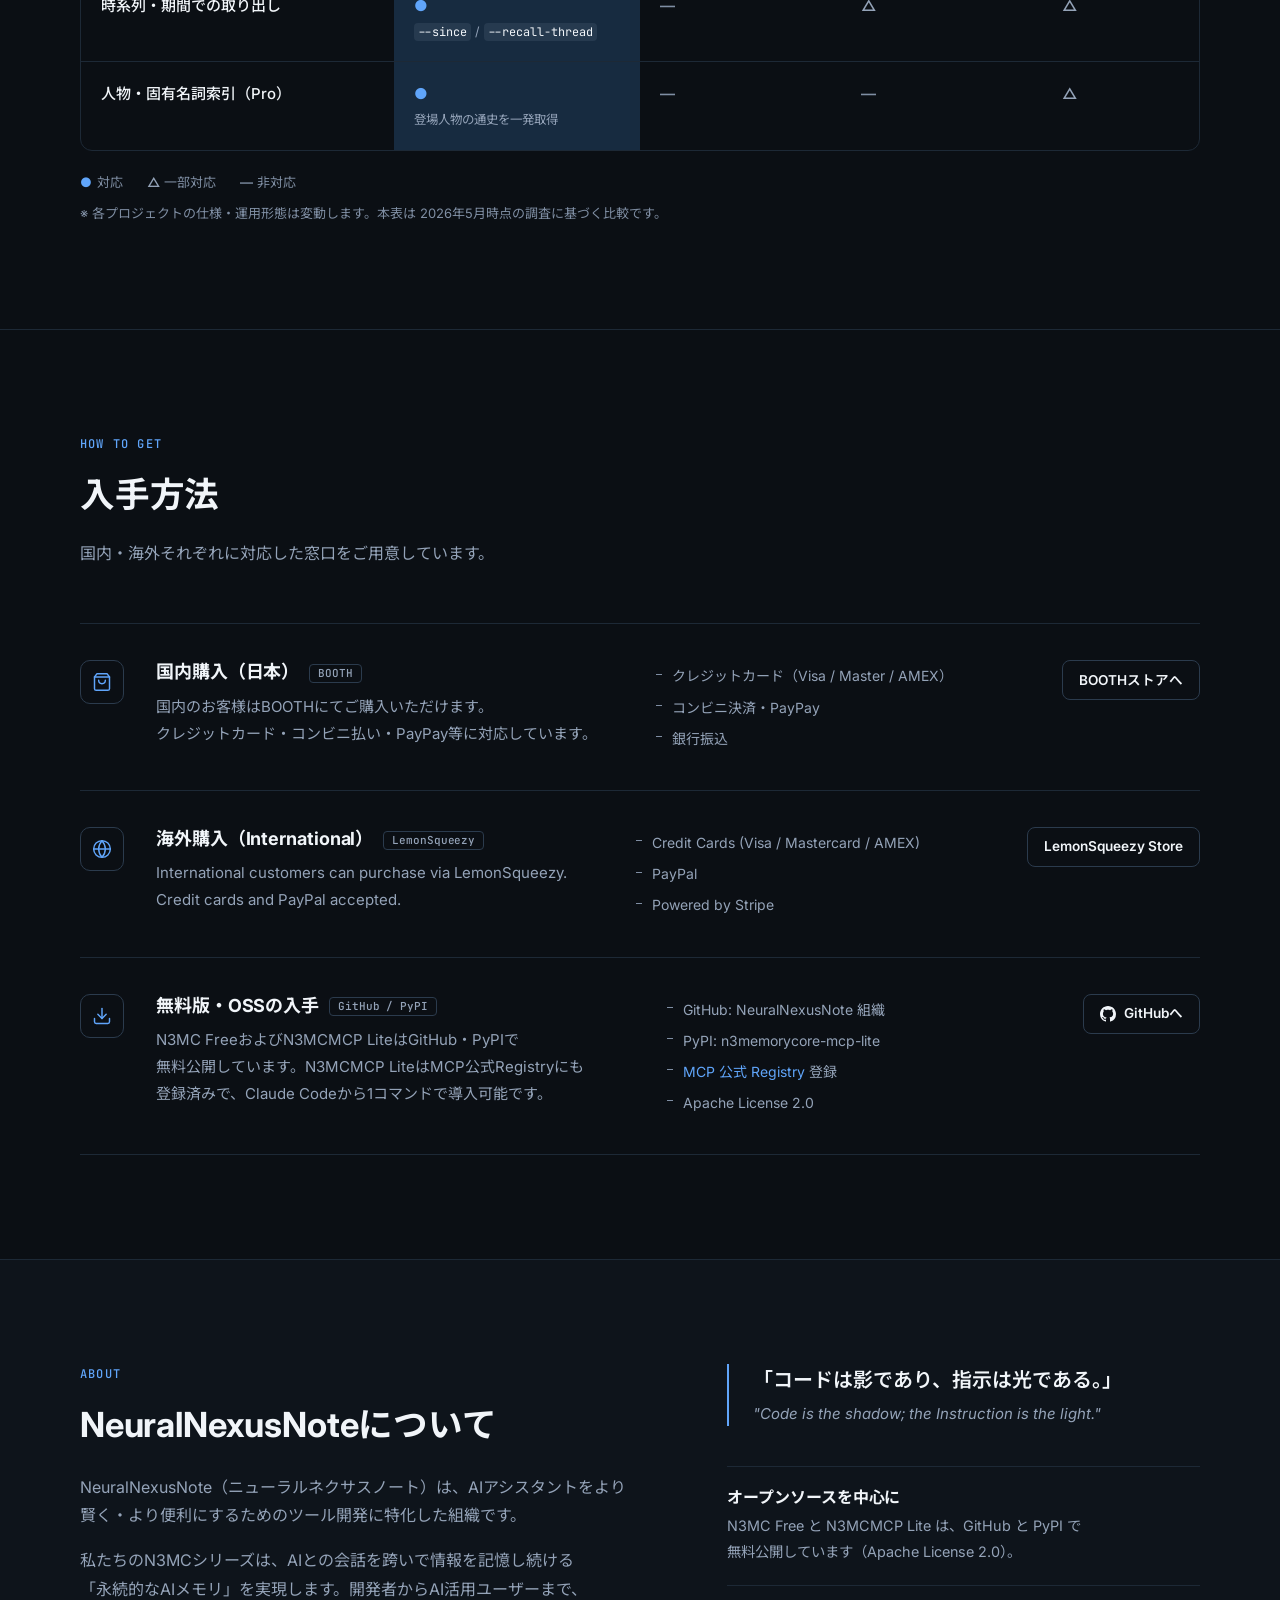
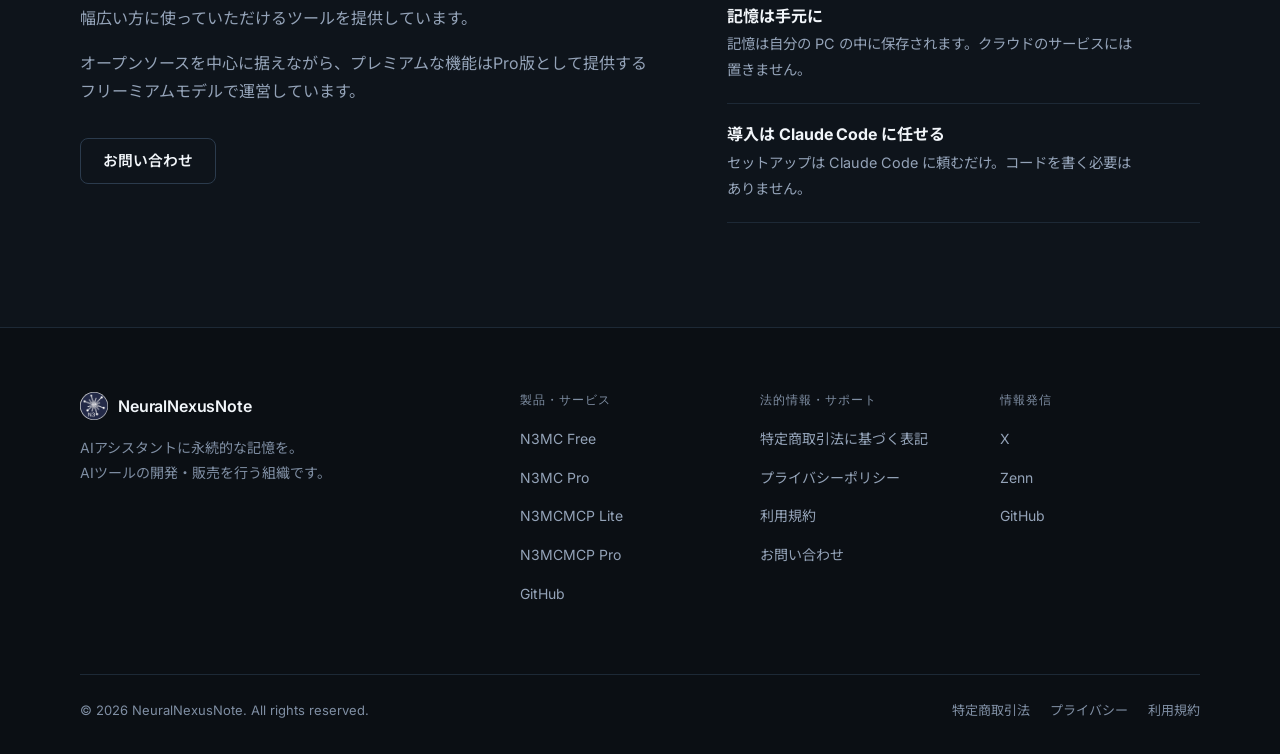
==== commit db6d7665: "feat: サイト全体のデザインを作り直す 配色・フォント・構成を見直し、全 9 ページを同じ見た目にそろえる。  - 配色: 紫→シアンのグラデーションをやめ、濃紺に青 1 色のアクセントにする -" ====
--- a/index.html
+++ b/index.html
@@ -17,67 +17,191 @@
   <meta name="twitter:title" content="N3MemoryCore — Claude Code に「全部覚えてる」長期記憶を">
   <meta name="twitter:description" content="会話を選別せず全文保存。半年前の会話も文脈ごと取り出せる長期記憶ツール。">
   <meta name="twitter:image" content="https://neuralnexusnote.com/images/n3mc-hero.webp">
+  <meta name="theme-color" content="#0B0F14">
   <link rel="icon" type="image/jpeg" href="favicon.jpg">
   <link rel="apple-touch-icon" href="favicon.jpg">
   <link rel="preconnect" href="https://fonts.googleapis.com">
+  <link rel="preconnect" href="https://fonts.gstatic.com" crossorigin>
   <link
-    href="https://fonts.googleapis.com/css2?family=Inter:wght@400;500;600;700&family=Space+Grotesk:wght@600;700&display=swap"
+    href="https://fonts.googleapis.com/css2?family=Inter:wght@400;500;600;700&family=JetBrains+Mono:wght@400;500&family=Noto+Sans+JP:wght@400;500;600;700&display=swap"
     rel="stylesheet">
   <link rel="stylesheet" href="css/style.css">
 </head>
 
 <body>
 
+  <!-- Icon sprite (line icons, 24px grid) -->
+  <svg width="0" height="0" style="position:absolute" aria-hidden="true" focusable="false">
+    <symbol id="i-github" viewBox="0 0 16 16">
+      <path d="M8 0C3.58 0 0 3.58 0 8c0 3.54 2.29 6.53 5.47 7.59.4.07.55-.17.55-.38 0-.19-.01-.82-.01-1.49-2.01.37-2.53-.49-2.69-.94-.09-.23-.48-.94-.82-1.13-.28-.15-.68-.52-.01-.53.63-.01 1.08.58 1.23.82.72 1.21 1.87.87 2.33.66.07-.52.28-.87.51-1.07-1.78-.2-3.64-.89-3.64-3.95 0-.87.31-1.59.82-2.15-.08-.2-.36-1.02.08-2.12 0 0 .67-.21 2.2.82.64-.18 1.32-.27 2-.27.68 0 1.36.09 2 .27 1.53-1.04 2.2-.82 2.2-.82.44 1.1.16 1.92.08 2.12.51.56.82 1.27.82 2.15 0 3.07-1.87 3.75-3.65 3.95.29.25.54.73.54 1.48 0 1.07-.01 1.93-.01 2.2 0 .21.15.46.55.38A8.013 8.013 0 0016 8c0-4.42-3.58-8-8-8z"/>
+    </symbol>
+    <symbol id="i-bag" viewBox="0 0 24 24">
+      <path d="M6 2 3 6v14a2 2 0 0 0 2 2h14a2 2 0 0 0 2-2V6l-3-4z"/><path d="M3 6h18"/><path d="M16 10a4 4 0 0 1-8 0"/>
+    </symbol>
+    <symbol id="i-globe" viewBox="0 0 24 24">
+      <circle cx="12" cy="12" r="10"/><path d="M2 12h20"/><path d="M12 2a15.3 15.3 0 0 1 4 10 15.3 15.3 0 0 1-4 10 15.3 15.3 0 0 1-4-10 15.3 15.3 0 0 1 4-10z"/>
+    </symbol>
+    <symbol id="i-download" viewBox="0 0 24 24">
+      <path d="M21 15v4a2 2 0 0 1-2 2H5a2 2 0 0 1-2-2v-4"/><path d="m7 10 5 5 5-5"/><path d="M12 15V3"/>
+    </symbol>
+    <symbol id="i-menu" viewBox="0 0 24 24">
+      <path d="M4 7h16"/><path d="M4 12h16"/><path d="M4 17h16"/>
+    </symbol>
+    <symbol id="i-close" viewBox="0 0 24 24">
+      <path d="M18 6 6 18"/><path d="m6 6 12 12"/>
+    </symbol>
+    <symbol id="i-expand" viewBox="0 0 24 24">
+      <path d="M15 3h6v6"/><path d="M9 21H3v-6"/><path d="m21 3-7 7"/><path d="m3 21 7-7"/>
+    </symbol>
+  </svg>
+
+  <a href="#main" class="skip-link">本文へ移動</a>
+
   <!-- ===== HEADER ===== -->
   <header>
     <div class="header-inner">
-      <a href="index.html" class="logo">NeuralNexusNote</a>
-      <nav>
+      <a href="index.html" class="logo"><img src="images/logo-mark.png" alt="" width="28" height="28">NeuralNexusNote</a>
+      <button type="button" class="nav-toggle" aria-label="メニュー" aria-expanded="false" aria-controls="site-nav">
+        <svg class="icon" aria-hidden="true"><use href="#i-menu"/></svg>
+      </button>
+      <nav id="site-nav">
+        <a href="#how">仕組み</a>
         <a href="#products">製品</a>
-        <a href="#howto">購入方法</a>
+        <a href="#compare">比較</a>
+        <a href="#howto">入手方法</a>
         <a href="#about">組織について</a>
-        <a href="contact.html" class="nav-cta">お問い合わせ</a>
+        <a href="contact.html">お問い合わせ</a>
+        <a href="#products" class="nav-cta">無料で始める</a>
       </nav>
     </div>
   </header>
 
-  <main>
+  <main id="main">
 
     <!-- ===== HERO ===== -->
     <section class="hero">
       <div class="container">
-        <!-- launch-badge hidden: sales suspended -->
-        <div class="hero-badge" style="display:none">🎉 ローンチ特価実施中 ― 先着200名様限定</div>
-        <h1>Claude Code が、<br><span class="grad">半年前の会話まで覚えている。</span></h1>
-        <p class="hero-sub">
-          N3MemoryCore は、Claude Code の会話を <strong>選別せず全文保存</strong>。<br>
-          auto-memory が忘れた断片も、mem0 が要約して捨てた一言も、ぜんぶ残します。<br>
-          <strong>小説家・研究者・長期プロジェクト</strong>のための長期記憶ツールです。
-        </p>
-        <div class="btn-row">
-          <a href="#products" class="btn btn-primary">製品を見る</a>
-        </div>
-        <div class="hero-bottom">
-          <div class="hero-img-col">
-            <img src="images/n3mc-hero.webp" alt="N3MemoryCore - High-Density Memory Engine" width="800" height="446" loading="lazy">
-          </div>
-          <div class="hero-video-panel">
-            <blockquote class="hero-quote">
-              <p>「コードは影であり、指示は光である。」</p>
-              <p class="hero-quote-en">"Code is the shadow; the Instruction is the light."</p>
-            </blockquote>
-            <div class="video-wrap">
-              <iframe
-                src="https://www.youtube.com/embed/0v4xlxpycVA?autoplay=1&mute=1"
-                title="N3MemoryCore 紹介動画"
-                frameborder="0"
-                allow="accelerometer; autoplay; clipboard-write; encrypted-media; gyroscope; picture-in-picture"
-                allowfullscreen
-              ></iframe>
-            </div>
-            <p class="video-desc">N3MemoryCoreは、Claude Codeに長期記憶を与える仕組みです。<br>セットアップはClaude Codeに任せるだけ。コードを書く必要はありません。</p>
-            <p class="video-full-link">▶ フル版：<a href="https://www.youtube.com/watch?v=uFd7fOcofN0" target="_blank" rel="noopener">YouTube で見る</a></p>
-          </div>
+        <div class="hero-grid">
+          <div class="hero-copy">
+            <!-- launch-badge hidden: sales suspended -->
+            <div class="hero-badge" style="display:none">ローンチ特価実施中 ― 先着200名様限定</div>
+            <span class="eyebrow">Long-term memory for Claude Code</span>
+            <h1><span>Claude Code が、</span><span>半年前の会話まで</span><span>覚えている。</span></h1>
+            <p class="hero-sub">
+              N3MemoryCore は、Claude Code の会話を <strong>選別せず全文保存</strong>。
+              <span class="nw">auto-memory</span> が忘れた断片も、mem0 が要約して捨てた一言も、ぜんぶ残します。
+              <strong>小説家・研究者・長期プロジェクト</strong>のための長期記憶ツールです。
+            </p>
+            <div class="btn-row">
+              <a href="#products" class="btn btn-primary">無料で使い始める</a>
+              <a href="#how" class="btn btn-outline">仕組みを見る</a>
+            </div>
+          </div>
+
+          <figure class="hero-visual">
+            <button type="button" class="zoom" data-zoom="images/hero-recall-jp.webp"
+              data-alt="Claude Code の画面。質問に対して「前回の回答がメモリに保存されています」と答え、以前の回答の内容を表で示している"
+              data-caption="Claude Code の画面（日本語デモ）">
+              <div class="frame">
+                <div class="frame-bar"><i></i><i></i><i></i><span>Claude Code</span></div>
+                <img src="images/hero-recall-jp.webp" width="966" height="576"
+                  alt="Claude Code の画面。質問に対して「前回の回答がメモリに保存されています」と答え、以前の回答の内容を表で示している">
+              </div>
+            </button>
+            <figcaption>Claude Code の画面（日本語デモ）。「前回の回答がメモリに保存されています」と、記憶をもとに答えています。</figcaption>
+          </figure>
+        </div>
+
+        <dl class="hero-facts">
+          <div>
+            <dt>Full history</dt>
+            <dd>会話を全文保存<span>選別も要約もしません</span></dd>
+          </div>
+          <div>
+            <dt>Local</dt>
+            <dd>ローカル動作<span>記憶は自分の PC に保存</span></dd>
+          </div>
+          <div>
+            <dt>No extra cost</dt>
+            <dd>追加の LLM コストなし<span>記憶のための API 課金は不要</span></dd>
+          </div>
+        </dl>
+      </div>
+    </section>
+
+    <!-- ===== PROBLEM ===== -->
+    <section id="problem">
+      <div class="container">
+        <div class="sec-head">
+          <span class="eyebrow">Problem</span>
+          <h2 class="sec-title">AI との会話は、続けるほど失われていく。</h2>
+          <p class="sec-desc">Claude Code に「先週のあの話、覚えてる？」と聞いても、まっさらな答えが返ってくる。長く使うほど、この問題は大きくなります。</p>
+        </div>
+
+        <div class="problem-grid">
+          <div class="problem-item">
+            <span class="num">01</span>
+            <h3>毎回、最初から説明し直す</h3>
+            <p>プロジェクトの背景も、好みの書き方も、会話が変わるたびに伝え直し。同じ前提を何度も説明することになります。</p>
+          </div>
+          <div class="problem-item">
+            <span class="num">02</span>
+            <h3>選別と要約で、細部が消える</h3>
+            <p>記憶ツールの多くは、会話を選別したり要約したりして残します。残らなかった断片や一言は、あとから取り出せません。</p>
+          </div>
+          <div class="problem-item">
+            <span class="num">03</span>
+            <h3>長い仕事ほど、文脈が途切れる</h3>
+            <p>長編小説、研究、数か月にわたるプロジェクト。必要になるのは、ずっと前に決めた設定や判断です。</p>
+          </div>
+        </div>
+
+        <div class="statement">
+          <span class="eyebrow">Solution</span>
+          <p>N3MemoryCore は、会話を選別せず全文保存します。半年前の会話も、文脈ごと取り出せます。</p>
+        </div>
+      </div>
+    </section>
+
+    <!-- ===== HOW IT WORKS ===== -->
+    <section id="how">
+      <div class="container">
+        <div class="sec-head">
+          <span class="eyebrow">How it works</span>
+          <h2 class="sec-title">会話するだけで、記憶が貯まる。</h2>
+          <p class="sec-desc">保存も検索も、裏で自動的に動きます。設定をいじったり、保存ボタンを押したりする必要はありません。</p>
+        </div>
+
+        <div class="how-wrap">
+          <ol class="steps">
+            <li>
+              <h3>保存<small>Capture</small></h3>
+              <p>Claude Code との会話が、自動的に記録されていきます。</p>
+            </li>
+            <li>
+              <h3>蓄積<small>Store</small></h3>
+              <p>記録は自分の PC の中に保存されます。クラウドのサービスには置きません。</p>
+            </li>
+            <li>
+              <h3>検索<small>Retrieve</small></h3>
+              <p>質問すると、関連する過去のやりとりを探します。言葉が違っても、意味で見つけます。</p>
+            </li>
+            <li>
+              <h3>想起<small>Recall</small></h3>
+              <p>見つかった記憶が Claude Code に自動で渡り、文脈を踏まえた答えが返ってきます。</p>
+            </li>
+          </ol>
+
+          <figure>
+            <button type="button" class="zoom" data-zoom="images/n3mc-overview.webp"
+              data-alt="N3MemoryCore - High-Density Memory Engine" data-caption="N3MemoryCore の全体図">
+              <div class="frame">
+                <div class="frame-bar"><i></i><i></i><i></i><span>N3MemoryCore — Overview</span></div>
+                <img src="images/n3mc-overview.webp" alt="N3MemoryCore - High-Density Memory Engine" width="1600" height="893" loading="lazy">
+              </div>
+            </button>
+            <figcaption class="figcap">N3MemoryCore の全体図（英語）。クリックで拡大します。</figcaption>
+          </figure>
         </div>
       </div>
     </section>
@@ -85,61 +209,105 @@
     <!-- ===== DEMO GALLERY ===== -->
     <section id="demo">
       <div class="container">
-        <span class="section-tag">Use Case</span>
-        <h2 class="section-title">記憶が、創作を続ける</h2>
-        <p class="section-desc">
-          架空都市「Vastfall」の世界観を作ったセッションの後、別のセッションで同じ設定を尋ねると —<br>
-          何ヶ月前の記憶でも、細部まで一字一句そのままで戻ってきます。<br>
-          <small style="color:var(--dim)">※ すべて英語デモセッションの実際の出力です。後日動画に差し替え予定。</small>
-        </p>
-
-        <div style="display:grid;grid-template-columns:repeat(auto-fill,minmax(340px,1fr));gap:20px;margin-top:32px;">
-
-          <figure style="margin:0;border:1px solid var(--border);border-radius:12px;overflow:hidden;background:var(--surface);">
-            <img src="images/Demo_EN_Ver2_whatLogicofVastfall.png"
-              alt="N3MemoryCore demo — What is the logic of Vastfall"
-              style="width:100%;display:block;">
-            <figcaption style="padding:12px 16px;font-size:.85rem;color:var(--dim);line-height:1.5;">
-              「Vastfall の論理は？」と尋ねると、前セッションで構築した物理・政治・文化の設定が一括で返ってくる
-            </figcaption>
+        <div class="sec-head">
+          <span class="eyebrow">Use Case</span>
+          <h2 class="sec-title">記憶が、創作を続ける</h2>
+          <p class="sec-desc">
+            架空都市「Vastfall」の世界観を作ったセッションの後、別のセッションで同じ設定を尋ねると —
+            何ヶ月前の記憶でも、細部まで一字一句そのままで戻ってきます。
+            <!-- 後日動画に差し替え予定 -->
+            <small>※ すべて英語デモセッションの実際の出力です。</small>
+          </p>
+        </div>
+
+        <figure class="demo-main">
+          <button type="button" class="zoom" data-zoom="images/Demo_EN_Ver2_Tereminal.png"
+            data-alt="N3MemoryCore demo — Claude Code CLI terminal recall"
+            data-caption="Claude Code CLI でも同じ記憶を想起。Web・CLI どちらの環境でも記憶は共有される">
+            <div class="frame">
+              <div class="frame-bar"><i></i><i></i><i></i><span>Claude Code — Vastfall</span></div>
+              <div class="frame-body">
+                <img src="images/Demo_EN_Ver2_Tereminal.png" width="1840" height="1314" loading="lazy"
+                  alt="N3MemoryCore demo — Claude Code CLI terminal recall">
+              </div>
+            </div>
+          </button>
+          <figcaption>Claude Code CLI でも同じ記憶を想起。Web・CLI どちらの環境でも記憶は共有される
+            <span class="zoom-hint">画像をクリックすると、全体を表示します</span></figcaption>
+        </figure>
+
+        <div class="demo-thumbs">
+
+          <figure class="demo-thumb">
+            <button type="button" class="zoom" data-zoom="images/Demo_EN_Ver2_whatLogicofVastfall.png"
+              data-alt="N3MemoryCore demo — What is the logic of Vastfall"
+              data-caption="「Vastfall の論理は？」と尋ねると、前セッションで構築した物理・政治・文化の設定が一括で返ってくる">
+              <div class="shot">
+                <img src="images/Demo_EN_Ver2_whatLogicofVastfall.png" width="805" height="1325" loading="lazy"
+                  alt="N3MemoryCore demo — What is the logic of Vastfall">
+              </div>
+            </button>
+            <figcaption>「Vastfall の論理は？」と尋ねると、前セッションで構築した物理・政治・文化の設定が一括で返ってくる</figcaption>
           </figure>
 
-          <figure style="margin:0;border:1px solid var(--border);border-radius:12px;overflow:hidden;background:var(--surface);">
-            <img src="images/Demo_EN_Ver2_Tereminal.png"
-              alt="N3MemoryCore demo — Claude Code CLI terminal recall"
-              style="width:100%;display:block;">
-            <figcaption style="padding:12px 16px;font-size:.85rem;color:var(--dim);line-height:1.5;">
-              Claude Code CLI でも同じ記憶を想起。Web・CLI どちらの環境でも記憶は共有される
-            </figcaption>
+          <figure class="demo-thumb">
+            <button type="button" class="zoom" data-zoom="images/Demo_EN_Ver2_Vasrfall%20endure.png"
+              data-alt="N3MemoryCore demo — Why does Vastfall endure"
+              data-caption="「なぜ Vastfall は続くのか」— 複数の記憶フラグメントを横断して統合回答を生成">
+              <div class="shot">
+                <img src="images/Demo_EN_Ver2_Vasrfall%20endure.png" width="924" height="1071" loading="lazy"
+                  alt="N3MemoryCore demo — Why does Vastfall endure">
+              </div>
+            </button>
+            <figcaption>「なぜ Vastfall は続くのか」— 複数の記憶フラグメントを横断して統合回答を生成</figcaption>
           </figure>
 
-          <figure style="margin:0;border:1px solid var(--border);border-radius:12px;overflow:hidden;background:var(--surface);">
-            <img src="images/Demo_EN_Ver2_Vasrfall endure.png"
-              alt="N3MemoryCore demo — Why does Vastfall endure"
-              style="width:100%;display:block;">
-            <figcaption style="padding:12px 16px;font-size:.85rem;color:var(--dim);line-height:1.5;">
-              「なぜ Vastfall は続くのか」— 複数の記憶フラグメントを横断して統合回答を生成
-            </figcaption>
+          <figure class="demo-thumb">
+            <button type="button" class="zoom" data-zoom="images/Demo_EN_Ver2_Vasrfall%20survival.png"
+              data-alt="N3MemoryCore demo — Vastfall doctrine of survival"
+              data-caption="「生存のドクトリン」— 蓄積されたロアから一貫した設定資料を即座に再構成">
+              <div class="shot">
+                <img src="images/Demo_EN_Ver2_Vasrfall%20survival.png" width="906" height="847" loading="lazy"
+                  alt="N3MemoryCore demo — Vastfall doctrine of survival">
+              </div>
+            </button>
+            <figcaption>「生存のドクトリン」— 蓄積されたロアから一貫した設定資料を即座に再構成</figcaption>
           </figure>
 
-          <figure style="margin:0;border:1px solid var(--border);border-radius:12px;overflow:hidden;background:var(--surface);">
-            <img src="images/Demo_EN_Ver2_Vasrfall survival.png"
-              alt="N3MemoryCore demo — Vastfall doctrine of survival"
-              style="width:100%;display:block;">
-            <figcaption style="padding:12px 16px;font-size:.85rem;color:var(--dim);line-height:1.5;">
-              「生存のドクトリン」— 蓄積されたロアから一貫した設定資料を即座に再構成
-            </figcaption>
+          <figure class="demo-thumb">
+            <button type="button" class="zoom" data-zoom="images/Demo_EN_Ver2_whatHoldsTogether.png"
+              data-alt="N3MemoryCore demo — What holds Vastfall together"
+              data-caption="「何が Vastfall をまとめているのか」— 確立されたロアから物理・文化の両軸を引き出し">
+              <div class="shot">
+                <img src="images/Demo_EN_Ver2_whatHoldsTogether.png" width="973" height="731" loading="lazy"
+                  alt="N3MemoryCore demo — What holds Vastfall together">
+              </div>
+            </button>
+            <figcaption>「何が Vastfall をまとめているのか」— 確立されたロアから物理・文化の両軸を引き出し</figcaption>
           </figure>
 
-          <figure style="margin:0;border:1px solid var(--border);border-radius:12px;overflow:hidden;background:var(--surface);">
-            <img src="images/Demo_EN_Ver2_whatHoldsTogether.png"
-              alt="N3MemoryCore demo — What holds Vastfall together"
-              style="width:100%;display:block;">
-            <figcaption style="padding:12px 16px;font-size:.85rem;color:var(--dim);line-height:1.5;">
-              「何が Vastfall をまとめているのか」— 確立されたロアから物理・文化の両軸を引き出し
-            </figcaption>
-          </figure>
-
+        </div>
+      </div>
+    </section>
+
+    <!-- ===== VIDEO ===== -->
+    <section id="video">
+      <div class="container">
+        <div class="video-grid">
+          <div class="sec-head">
+            <span class="eyebrow">Video</span>
+            <h2 class="sec-title">動画で見る N3MemoryCore</h2>
+            <p class="sec-desc">N3MemoryCore は、Claude Code に長期記憶を与える仕組みです。セットアップは Claude Code に任せるだけ。コードを書く必要はありません。</p>
+            <a href="https://www.youtube.com/watch?v=uFd7fOcofN0" target="_blank" rel="noopener" class="text-link ext">フル版を YouTube で見る</a>
+          </div>
+          <div class="video-wrap">
+            <iframe
+              src="https://www.youtube.com/embed/0v4xlxpycVA"
+              title="N3MemoryCore 紹介動画"
+              loading="lazy"
+              allow="accelerometer; autoplay; clipboard-write; encrypted-media; gyroscope; picture-in-picture"
+              allowfullscreen></iframe>
+          </div>
         </div>
       </div>
     </section>
@@ -147,52 +315,62 @@
     <!-- ===== PRODUCTS ===== -->
     <section id="products" class="bg-alt">
       <div class="container">
-        <span class="section-tag">Products</span>
-        <h2 class="section-title">製品ラインナップ</h2>
-        <p class="section-desc">無料のオープンソース版から、高機能なPro版まで。用途に合わせてお選びください。</p>
+        <div class="sec-head">
+          <span class="eyebrow">Products</span>
+          <h2 class="sec-title">製品ラインナップ</h2>
+          <p class="sec-desc">無料のオープンソース版から、高機能なPro版まで。用途に合わせてお選びください。</p>
+        </div>
 
         <div class="products-grid">
 
           <!-- N3MC Free -->
-          <div class="p-card featured">
-            <span class="badge-hot">人気 No.1</span>
-            <div class="p-tag">N3MC</div>
-            <h3>N3MC Free</h3>
+          <article class="p-card featured">
+            <div class="p-head">
+              <div>
+                <div class="p-tag">N3MC</div>
+                <h3>N3MC Free <span class="badge-hot">まずはここから</span></h3>
+                <p class="p-role">Claude Code 向けの永続メモリ</p>
+              </div>
+              <div class="price-block">
+                <span class="price-now">無料</span>
+              </div>
+            </div>
             <p class="p-desc">AIアシスタント向け永続メモリツール。基本的な記憶機能を無料でご利用いただけます。GitHubにてオープンソース公開中。</p>
-            <p class="p-target">📌 <strong>こんな人に</strong>：Claude Code を日常的に使う全ての人。長期記憶をまずは無料で体験したい方</p>
-            <div class="price-block">
-              <span class="price-now">無料</span>
-            </div>
+            <p class="p-target"><strong>こんな人に</strong>Claude Code を日常的に使う全ての人。長期記憶をまずは無料で体験したい方</p>
             <ul class="p-feats">
               <li>Claude Code / IDE統合</li>
               <li>基本的な永続メモリ機能</li>
               <li>PyPI / GitHub公開（オープンソース）</li>
               <li>コミュニティサポート</li>
             </ul>
-            <div style="display:flex;flex-direction:column;gap:8px;">
-              <a href="doc/n3mc-free-guide.html"
-                class="btn btn-ghost btn-card">もっと詳しく（はじめての方へ）</a>
+            <div class="p-actions">
               <a href="https://neuralnexusnote.booth.pm/items/8196713" target="_blank" rel="noopener"
-                class="btn btn-primary btn-card">BOOTHで入手（日本語版）</a>
+                class="btn btn-primary">BOOTHで入手（日本語版）</a>
+              <a href="doc/n3mc-free-guide.html" class="btn btn-ghost">はじめての方へ</a>
+            </div>
+            <div class="p-links">
               <a href="https://neuralnexusnote.lemonsqueezy.com/checkout/buy/e5a3b4fe-3e64-4f38-8243-52bd82bb1330" target="_blank" rel="noopener"
-                class="btn btn-primary btn-card">Get on LemonSqueezy（English）</a>
+                class="text-link ext">Get on LemonSqueezy（English）</a>
               <a href="https://github.com/NeuralNexusNote/n3mc-free" target="_blank" rel="noopener"
-                class="btn btn-ghost btn-card">GitHubを見る</a>
-            </div>
-          </div>
+                class="text-link ext">GitHubを見る</a>
+            </div>
+          </article>
 
           <!-- N3MC Pro (hidden: sales suspended) -->
-          <div class="p-card" style="display:none">
-            <div class="p-tag">N3MC</div>
-            <h3>N3MC Pro</h3>
+          <article class="p-card" style="display:none">
+            <div class="p-head">
+              <div>
+                <div class="p-tag">N3MC</div>
+                <h3>N3MC Pro</h3>
+              </div>
+              <div class="price-block">
+                <span class="price-now">¥600 / $7</span>
+                <span class="price-was">¥1,000 / $15</span>
+                <span class="price-note">先着200名様限定特価</span>
+              </div>
+            </div>
             <p class="p-desc">高度なメモリ管理・検索機能を備えたPro版。セッションを跨いだAIとの長期的な協働に最適です。</p>
-            <p class="p-target">📌 <strong>こんな人に</strong>：長編小説を書く方・研究者・長期プロジェクトの記録を残したい方</p>
-            <div class="price-block">
-              <span class="price-now">¥600 / $7</span>
-              <span class="price-was">¥1,000 / $15</span>
-              <br>
-              <span class="price-note">🎉 先着200名様限定特価</span>
-            </div>
+            <p class="p-target"><strong>こんな人に</strong>長編小説を書く方・研究者・長期プロジェクトの記録を残したい方</p>
             <ul class="p-feats">
               <li>Claude Code / IDE統合</li>
               <li>高度なベクトル検索（sqlite-vec）</li>
@@ -200,25 +378,31 @@
               <li>永続ストレージ（TTLなし）</li>
               <li>コミュニティサポート</li>
             </ul>
-            <div style="display:flex;flex-direction:column;gap:8px;">
-              <a href="doc/n3mc-pro-guide.html"
-                class="btn btn-ghost btn-card">もっと詳しく（はじめての方へ）</a>
+            <div class="p-actions">
               <a href="https://neuralnexusnote.booth.pm/items/8356547" target="_blank" rel="noopener"
-                class="btn btn-primary btn-card">BOOTHで購入（日本語版）</a>
+                class="btn btn-primary">BOOTHで購入（日本語版）</a>
+              <a href="doc/n3mc-pro-guide.html" class="btn btn-ghost">はじめての方へ</a>
+            </div>
+            <div class="p-links">
               <a href="https://neuralnexusnote.lemonsqueezy.com/checkout/buy/da520bd7-3393-4a74-9a11-b76675180656" target="_blank" rel="noopener"
-                class="btn btn-primary btn-card">Get on LemonSqueezy（English）</a>
-            </div>
-          </div>
+                class="text-link ext">Get on LemonSqueezy（English）</a>
+            </div>
+          </article>
 
           <!-- N3MCMCP Lite -->
-          <div class="p-card">
-            <div class="p-tag">N3MCMCP</div>
-            <h3>N3MCMCP Lite</h3>
+          <article class="p-card">
+            <div class="p-head">
+              <div>
+                <div class="p-tag">N3MCMCP</div>
+                <h3>N3MCMCP Lite</h3>
+                <p class="p-role">MCP 対応の 7 日間ワーキングメモリ</p>
+              </div>
+              <div class="price-block">
+                <span class="price-now">無料</span>
+              </div>
+            </div>
             <p class="p-desc">MCP（Model Context Protocol）対応の軽量ワーキングメモリサーバー。Claude Code マーケットプレイスから1コマンドで導入可能。MCP公式Registry登録済み。</p>
-            <p class="p-target">📌 <strong>こんな人に</strong>：MCP 対応エージェントで、短期作業メモを試したい方</p>
-            <div class="price-block">
-              <span class="price-now">無料</span>
-            </div>
+            <p class="p-target"><strong>こんな人に</strong>MCP 対応エージェントで、短期作業メモを試したい方</p>
             <ul class="p-feats">
               <li>Claude Code Marketplace 対応</li>
               <li><a href="https://registry.modelcontextprotocol.io/" target="_blank" rel="noopener">MCP 公式 Registry</a> 登録済み</li>
@@ -226,51 +410,56 @@
               <li>多言語対応（日本語・中国語・韓国語ほか）</li>
               <li>PyPI / GitHub 公開（オープンソース）</li>
             </ul>
-            <div style="display:flex;flex-direction:column;gap:8px;">
-              <a href="doc/n3mcmcp-lite-guide.html"
-                class="btn btn-ghost btn-card">もっと詳しく（はじめての方へ）</a>
+            <div class="p-actions">
               <a href="https://neuralnexusnote.booth.pm/items/8288567" target="_blank" rel="noopener"
-                class="btn btn-primary btn-card">BOOTHで入手（日本語版）</a>
+                class="btn btn-primary">BOOTHで入手（日本語版）</a>
+              <a href="doc/n3mcmcp-lite-guide.html" class="btn btn-ghost">はじめての方へ</a>
+            </div>
+            <div class="p-links">
               <a href="https://neuralnexusnote.lemonsqueezy.com/checkout/buy/9cec0369-6d3b-467b-b854-5e9c22c632dc" target="_blank" rel="noopener"
-                class="btn btn-primary btn-card">Get on LemonSqueezy（English）</a>
+                class="text-link ext">Get on LemonSqueezy（English）</a>
               <a href="https://github.com/NeuralNexusNote/n3mcmcp-lite" target="_blank" rel="noopener"
-                class="btn btn-ghost btn-card">GitHubを見る</a>
-            </div>
-          </div>
+                class="text-link ext">GitHubを見る</a>
+            </div>
+          </article>
 
           <!-- N3MCMCP Pro (hidden: sales suspended) -->
-          <div class="p-card" style="display:none">
-            <div class="p-tag">N3MCMCP</div>
-            <h3>N3MCMCP Pro</h3>
+          <article class="p-card" style="display:none">
+            <div class="p-head">
+              <div>
+                <div class="p-tag">N3MCMCP</div>
+                <h3>N3MCMCP Pro</h3>
+              </div>
+              <div class="price-block">
+                <span class="price-now">¥1,900 / $14</span>
+                <span class="price-was">¥4,300 / $29</span>
+                <span class="price-note">先着200名様限定特価</span>
+              </div>
+            </div>
             <p class="p-desc">MCP対応の永続メモリサーバー。SQLite + sqlite-vecによる高速ベクトル検索でAIの長期記憶を実現します。</p>
-            <p class="p-target">📌 <strong>こんな人に</strong>：MCP 環境で永続記憶＋エンティティ索引を本格運用したい方</p>
-            <div class="price-block">
-              <span class="price-now">¥1,900 / $14</span>
-              <span class="price-was">¥4,300 / $29</span>
-              <br>
-              <span class="price-note">🎉 先着200名様限定特価</span>
-            </div>
+            <p class="p-target"><strong>こんな人に</strong>MCP 環境で永続記憶＋エンティティ索引を本格運用したい方</p>
             <ul class="p-feats">
               <li>Claude Code / IDE統合</li>
               <li>永続ベクトル検索（sqlite-vec）</li>
               <li>MCP完全対応</li>
               <li>コミュニティサポート</li>
             </ul>
-            <div style="display:flex;flex-direction:column;gap:8px;">
-              <a href="doc/n3mcmcp-pro-guide.html"
-                class="btn btn-ghost btn-card">もっと詳しく（はじめての方へ）</a>
+            <div class="p-actions">
               <a href="https://neuralnexusnote.booth.pm/items/8356734" target="_blank" rel="noopener"
-                class="btn btn-primary btn-card">BOOTHで購入（日本語版）</a>
+                class="btn btn-primary">BOOTHで購入（日本語版）</a>
+              <a href="doc/n3mcmcp-pro-guide.html" class="btn btn-ghost">はじめての方へ</a>
+            </div>
+            <div class="p-links">
               <a href="https://neuralnexusnote.lemonsqueezy.com/checkout/buy/561b2da0-99c3-4640-961c-ef430ffec4b5" target="_blank" rel="noopener"
-                class="btn btn-primary btn-card">Get on LemonSqueezy（English）</a>
-            </div>
-          </div>
+                class="text-link ext">Get on LemonSqueezy（English）</a>
+            </div>
+          </article>
 
         </div>
 
         <!-- launch-box hidden: sales suspended -->
         <div class="launch-box" style="display:none">
-          <strong>🎉 ローンチ特価について：</strong>
+          <strong>ローンチ特価について：</strong>
           先着200名様限定の特別価格です。200個売り切れ次第、通常価格（N3MC Pro: ¥1,000 / $15 / N3MCMCP Pro: ¥4,300 / $29）に変更となります。お早めにどうぞ。
         </div>
       </div>
@@ -279,118 +468,128 @@
     <!-- ===== COMPARISON ===== -->
     <section id="compare">
       <div class="container">
-        <span class="section-tag">Why N3MC</span>
-        <h2 class="section-title">他の記憶ツールとの違い</h2>
-        <p class="section-desc">完全保存・ローカル動作・追加コストなし。N3MemoryCore が選ばれる理由。</p>
+        <div class="sec-head">
+          <span class="eyebrow">Why N3MC</span>
+          <h2 class="sec-title">他の記憶ツールとの違い</h2>
+          <p class="sec-desc">完全保存・ローカル動作・追加コストなし。N3MemoryCore が選ばれる理由。</p>
+        </div>
 
         <div class="compare-table-wrap">
           <table class="compare-table">
             <thead>
               <tr>
-                <th class="compare-row-label"></th>
-                <th>CLAUDE.md</th>
-                <th>auto-memory</th>
-                <th>mem0</th>
-                <th class="compare-col-highlight">N3MC</th>
+                <th scope="col"><span class="sr-only">比較項目</span></th>
+                <th scope="col" class="compare-col-highlight">N3MC</th>
+                <th scope="col">CLAUDE.md</th>
+                <th scope="col">auto-memory</th>
+                <th scope="col">mem0</th>
               </tr>
             </thead>
             <tbody>
               <tr>
-                <td class="compare-row-label">会話を全文保存</td>
-                <td>❌</td>
-                <td>❌ <small>選別</small></td>
-                <td>❌ <small>要約</small></td>
-                <td class="compare-col-highlight">✅</td>
+                <th scope="row">会話を全文保存</th>
+                <td class="compare-col-highlight"><span class="mk mk-yes" role="img" aria-label="対応">●</span></td>
+                <td><span class="mk mk-no" role="img" aria-label="非対応">—</span></td>
+                <td><span class="mk mk-no" role="img" aria-label="非対応">—</span> <small>選別</small></td>
+                <td><span class="mk mk-no" role="img" aria-label="非対応">—</span> <small>要約</small></td>
               </tr>
               <tr>
-                <td class="compare-row-label">ローカル動作</td>
-                <td>✅</td>
-                <td>✅</td>
-                <td>△ <small>クラウド前提</small></td>
-                <td class="compare-col-highlight">✅</td>
+                <th scope="row">ローカル動作</th>
+                <td class="compare-col-highlight"><span class="mk mk-yes" role="img" aria-label="対応">●</span></td>
+                <td><span class="mk mk-yes" role="img" aria-label="対応">●</span></td>
+                <td><span class="mk mk-yes" role="img" aria-label="対応">●</span></td>
+                <td><span class="mk mk-part" role="img" aria-label="一部対応">△</span> <small>クラウド前提</small></td>
               </tr>
               <tr>
-                <td class="compare-row-label">追加 LLM コスト</td>
+                <th scope="row">追加 LLM コスト</th>
+                <td class="compare-col-highlight">なし</td>
                 <td>なし</td>
                 <td>なし</td>
-                <td>❌ <small>API 課金</small></td>
-                <td class="compare-col-highlight">なし</td>
+                <td>あり <small>API 課金</small></td>
               </tr>
               <tr>
-                <td class="compare-row-label">日本語・Windows 最適化</td>
-                <td>△</td>
-                <td>△</td>
-                <td>△ <small>英語前提</small></td>
-                <td class="compare-col-highlight">✅ <small>cp932 / 日本語フル対応</small></td>
+                <th scope="row">日本語・Windows 最適化</th>
+                <td class="compare-col-highlight"><span class="mk mk-yes" role="img" aria-label="対応">●</span> <small>cp932 / 日本語フル対応</small></td>
+                <td><span class="mk mk-part" role="img" aria-label="一部対応">△</span></td>
+                <td><span class="mk mk-part" role="img" aria-label="一部対応">△</span></td>
+                <td><span class="mk mk-part" role="img" aria-label="一部対応">△</span> <small>英語前提</small></td>
               </tr>
               <tr>
-                <td class="compare-row-label">時系列・期間での取り出し</td>
-                <td>❌</td>
-                <td>△</td>
-                <td>△</td>
-                <td class="compare-col-highlight">✅ <small><code>--since</code> / <code>--recall-thread</code></small></td>
+                <th scope="row">時系列・期間での取り出し</th>
+                <td class="compare-col-highlight"><span class="mk mk-yes" role="img" aria-label="対応">●</span> <small><code>--since</code> / <code>--recall-thread</code></small></td>
+                <td><span class="mk mk-no" role="img" aria-label="非対応">—</span></td>
+                <td><span class="mk mk-part" role="img" aria-label="一部対応">△</span></td>
+                <td><span class="mk mk-part" role="img" aria-label="一部対応">△</span></td>
               </tr>
               <tr>
-                <td class="compare-row-label">人物・固有名詞索引（Pro）</td>
-                <td>❌</td>
-                <td>❌</td>
-                <td>△</td>
-                <td class="compare-col-highlight">✅ <small>登場人物の通史を一発取得</small></td>
+                <th scope="row">人物・固有名詞索引（Pro）</th>
+                <td class="compare-col-highlight"><span class="mk mk-yes" role="img" aria-label="対応">●</span> <small>登場人物の通史を一発取得</small></td>
+                <td><span class="mk mk-no" role="img" aria-label="非対応">—</span></td>
+                <td><span class="mk mk-no" role="img" aria-label="非対応">—</span></td>
+                <td><span class="mk mk-part" role="img" aria-label="一部対応">△</span></td>
               </tr>
             </tbody>
           </table>
         </div>
 
+        <ul class="compare-legend">
+          <li><span class="mk mk-yes">●</span> 対応</li>
+          <li><span class="mk mk-part">△</span> 一部対応</li>
+          <li><span class="mk mk-no">—</span> 非対応</li>
+        </ul>
         <p class="compare-note">
           ※ 各プロジェクトの仕様・運用形態は変動します。本表は 2026年5月時点の調査に基づく比較です。
         </p>
       </div>
     </section>
 
-    <!-- ===== HOW TO BUY ===== -->
+    <!-- ===== HOW TO GET ===== -->
     <section id="howto">
       <div class="container">
-        <span class="section-tag">How to Buy</span>
-        <h2 class="section-title">購入方法</h2>
-        <p class="section-desc">国内・海外それぞれに対応した購入窓口をご用意しています。</p>
-
-        <div class="how-grid">
+        <div class="sec-head">
+          <span class="eyebrow">How to Get</span>
+          <h2 class="sec-title">入手方法</h2>
+          <p class="sec-desc">国内・海外それぞれに対応した窓口をご用意しています。</p>
+        </div>
+
+        <div class="how-list">
 
           <div class="how-card">
-            <div class="how-icon">🛒</div>
-            <h3>国内購入（日本）</h3>
-            <p>国内のお客様はBOOTHにてご購入いただけます。クレジットカード・コンビニ払い・PayPay等に対応しています。</p>
+            <div class="how-icon"><svg class="icon" aria-hidden="true"><use href="#i-bag"/></svg></div>
+            <div>
+              <h3>国内購入（日本）<span class="tag-badge">BOOTH</span></h3>
+              <p>国内のお客様はBOOTHにてご購入いただけます。クレジットカード・コンビニ払い・PayPay等に対応しています。</p>
+            </div>
             <ul>
               <li>クレジットカード（Visa / Master / AMEX）</li>
               <li>コンビニ決済・PayPay</li>
               <li>銀行振込</li>
             </ul>
-            <span class="tag-badge">BOOTH</span>
-            <br><br>
-            <!-- TODO: BOOTHストアを開設後、実際のURLに更新してください -->
             <a href="https://neuralnexusnote.booth.pm/" target="_blank" rel="noopener"
-              class="btn btn-outline btn-sm">BOOTHストアへ →</a>
+              class="btn btn-outline btn-sm">BOOTHストアへ</a>
           </div>
 
           <div class="how-card">
-            <div class="how-icon">🌐</div>
-            <h3>海外購入（International）</h3>
-            <p>International customers can purchase via LemonSqueezy. Credit cards and PayPal accepted.</p>
-            <ul>
+            <div class="how-icon"><svg class="icon" aria-hidden="true"><use href="#i-globe"/></svg></div>
+            <div>
+              <h3>海外購入（International）<span class="tag-badge">LemonSqueezy</span></h3>
+              <p lang="en">International customers can purchase via LemonSqueezy. Credit cards and PayPal accepted.</p>
+            </div>
+            <ul lang="en">
               <li>Credit Cards (Visa / Mastercard / AMEX)</li>
               <li>PayPal</li>
               <li>Powered by Stripe</li>
             </ul>
-            <span class="tag-badge">LemonSqueezy</span>
-            <br><br>
             <a href="https://neuralnexusnote.lemonsqueezy.com/" target="_blank" rel="noopener"
-              class="btn btn-outline btn-sm">LemonSqueezy Store →</a>
+              class="btn btn-outline btn-sm">LemonSqueezy Store</a>
           </div>
 
           <div class="how-card">
-            <div class="how-icon">⬇️</div>
-            <h3>無料版・OSSの入手</h3>
-            <p>N3MC FreeおよびN3MCMCP LiteはGitHub・PyPIで無料公開しています。N3MCMCP LiteはMCP公式Registryにも登録済みで、Claude Codeから1コマンドで導入可能です。</p>
+            <div class="how-icon"><svg class="icon" aria-hidden="true"><use href="#i-download"/></svg></div>
+            <div>
+              <h3>無料版・OSSの入手<span class="tag-badge">GitHub / PyPI</span></h3>
+              <p>N3MC FreeおよびN3MCMCP LiteはGitHub・PyPIで無料公開しています。N3MCMCP LiteはMCP公式Registryにも登録済みで、Claude Codeから1コマンドで導入可能です。</p>
+            </div>
             <ul>
               <li>GitHub: NeuralNexusNote 組織</li>
               <li>PyPI: n3memorycore-mcp-lite</li>
@@ -398,7 +597,7 @@
               <li>Apache License 2.0</li>
             </ul>
             <a href="https://github.com/NeuralNexusNote" target="_blank" rel="noopener"
-              class="btn btn-outline btn-sm">GitHubへ →</a>
+              class="btn btn-outline btn-sm"><svg class="icon icon-sm icon-fill" aria-hidden="true"><use href="#i-github"/></svg>GitHubへ</a>
           </div>
 
         </div>
@@ -410,30 +609,32 @@
       <div class="container">
         <div class="about-wrap">
           <div class="about-text">
+            <span class="eyebrow">About</span>
             <h2>NeuralNexusNoteについて</h2>
             <p>NeuralNexusNote（ニューラルネクサスノート）は、AIアシスタントをより賢く・より便利にするためのツール開発に特化した組織です。</p>
             <p>私たちのN3MCシリーズは、AIとの会話を跨いで情報を記憶し続ける「永続的なAIメモリ」を実現します。開発者からAI活用ユーザーまで、幅広い方に使っていただけるツールを提供しています。</p>
             <p>オープンソースを中心に据えながら、プレミアムな機能はPro版として提供するフリーミアムモデルで運営しています。</p>
-            <br>
             <a href="contact.html" class="btn btn-outline">お問い合わせ</a>
           </div>
-          <div class="stat-grid">
-            <div class="stat-box">
-              <div class="stat-num">4</div>
-              <div class="stat-lbl">製品ライン</div>
-            </div>
-            <div class="stat-box">
-              <div class="stat-num">OSS</div>
-              <div class="stat-lbl">オープンソース</div>
-            </div>
-            <div class="stat-box">
-              <div class="stat-num">JP</div>
-              <div class="stat-lbl">国内・海外対応</div>
-            </div>
-            <div class="stat-box">
-              <div class="stat-num">AI</div>
-              <div class="stat-lbl">AI特化ツール</div>
-            </div>
+          <div>
+            <blockquote class="hero-quote">
+              <p>「コードは影であり、指示は光である。」</p>
+              <p class="hero-quote-en" lang="en">"Code is the shadow; the Instruction is the light."</p>
+            </blockquote>
+            <ul class="principles">
+              <li>
+                <h3>オープンソースを中心に</h3>
+                <p>N3MC Free と N3MCMCP Lite は、GitHub と PyPI で無料公開しています（Apache License 2.0）。</p>
+              </li>
+              <li>
+                <h3>記憶は手元に</h3>
+                <p>記憶は自分の PC の中に保存されます。クラウドのサービスには置きません。</p>
+              </li>
+              <li>
+                <h3>導入は Claude Code に任せる</h3>
+                <p>セットアップは Claude Code に頼むだけ。コードを書く必要はありません。</p>
+              </li>
+            </ul>
           </div>
         </div>
       </div>
@@ -446,16 +647,16 @@
     <div class="footer-inner">
       <div class="footer-grid">
         <div class="footer-brand">
-          <a href="index.html" class="logo">NeuralNexusNote</a>
+          <a href="index.html" class="logo"><img src="images/logo-mark.png" alt="" width="28" height="28">NeuralNexusNote</a>
           <p>AIアシスタントに永続的な記憶を。<br>AIツールの開発・販売を行う組織です。</p>
         </div>
         <div class="footer-col">
           <h4>製品・サービス</h4>
           <ul>
-            <li><a href="#products">N3MC Free</a></li>
-            <li><a href="#howto">N3MC Pro</a></li>
-            <li><a href="#products">N3MCMCP Lite</a></li>
-            <li><a href="#howto">N3MCMCP Pro</a></li>
+            <li><a href="index.html#products">N3MC Free</a></li>
+            <li><a href="index.html#howto">N3MC Pro</a></li>
+            <li><a href="index.html#products">N3MCMCP Lite</a></li>
+            <li><a href="index.html#howto">N3MCMCP Pro</a></li>
             <li><a href="https://github.com/NeuralNexusNote" target="_blank" rel="noopener">GitHub</a></li>
           </ul>
         </div>
@@ -471,10 +672,8 @@
         <div class="footer-col">
           <h4>情報発信</h4>
           <ul>
-            <!-- TODO: X (Twitter) アカウントの URL を設定 -->
-            <li><a href="#" target="_blank" rel="noopener">https://x.com/NeuralNexusNote</a></li>
-            <!-- TODO: Zenn アカウントの URL を設定 -->
-            <li><a href="#" target="_blank" rel="noopener">https://zenn.dev/arnolfjp</a></li>
+            <li><a href="https://x.com/NeuralNexusNote" target="_blank" rel="noopener">X</a></li>
+            <li><a href="https://zenn.dev/arnolfjp" target="_blank" rel="noopener">Zenn</a></li>
             <li><a href="https://github.com/NeuralNexusNote" target="_blank" rel="noopener">GitHub</a></li>
           </ul>
         </div>
@@ -490,6 +689,18 @@
     </div>
   </footer>
 
+  <!-- Screenshot zoom -->
+  <dialog class="lightbox" id="lightbox" aria-label="画像の拡大表示">
+    <div class="lightbox-bar">
+      <p></p>
+      <button type="button" class="lightbox-close" aria-label="閉じる">
+        <svg class="icon" aria-hidden="true"><use href="#i-close"/></svg>
+      </button>
+    </div>
+    <div class="lightbox-body"><img alt=""></div>
+  </dialog>
+
+  <script src="js/site.js"></script>
 </body>
 
-</html>+</html>
--- a/css/style.css
+++ b/css/style.css
@@ -1,452 +1,640 @@
-/* NeuralNexusNote — style.css */
+/* NeuralNexusNote — style.css
+   Design tokens: dark navy base, off-white text, one restrained blue accent.
+   No gradients on text or buttons. Left-aligned sections on a 1120px grid. */
 
 *, *::before, *::after { box-sizing: border-box; margin: 0; padding: 0; }
 
 :root {
-  --bg:       #080c14;
-  --bg2:      #0d1420;
-  --card:     #111827;
-  --border:   #1f2d3d;
-  --purple:   #7c3aed;
-  --purple-l: #a78bfa;
-  --cyan:     #0e7490;
-  --cyan-l:   #22d3ee;
-  --text:     #e2e8f0;
-  --dim:      #94a3b8;
-  --muted:    #4b5563;
-  --green:    #10b981;
-  --grad:     linear-gradient(135deg, #7c3aed 0%, #0e7490 100%);
-  --r:        10px;
-  --shadow:   0 4px 24px rgba(0,0,0,.4);
-}
+  --bg:        #0B0F14;
+  --bg-2:      #0E141B;
+  --surface:   #111821;
+  --surface-2: #16202B;
+  --panel:     #172B40;
+  --line:      #1D2936;
+  --line-2:    #2B3B4D;
+  --text:      #F1F5F9;
+  --text-2:    #C3CDD9;
+  --dim:       #94A3B8;
+  --muted:     #7F8EA3;
+  --accent:    #60A5FA;
+  --accent-strong: #2563EB;
+  --accent-hover:  #1D4ED8;
+
+  --font-sans: 'Inter', 'Noto Sans JP', system-ui, 'Hiragino Kaku Gothic ProN', 'Yu Gothic UI', Meiryo, sans-serif;
+  --font-mono: 'JetBrains Mono', ui-monospace, 'Cascadia Mono', Consolas, monospace;
+
+  --r:      12px;
+  --r-sm:   8px;
+  --gutter: 40px;
+  --wrap:   1200px;            /* 1120px content + 2 × gutter */
+  --sec:    104px;
+  --shadow: 0 24px 64px rgba(0, 0, 0, .45);
+}
+
+html { scroll-behavior: smooth; scroll-padding-top: 88px; -webkit-text-size-adjust: 100%; }
 
 body {
-  font-family: 'Inter', system-ui, -apple-system, sans-serif;
+  font-family: var(--font-sans);
   background: var(--bg);
+  color: var(--text-2);
+  font-size: 16px;
+  line-height: 1.8;
+  -webkit-font-smoothing: antialiased;
+  text-rendering: optimizeLegibility;
+}
+
+h1, h2, h3, h4 {
   color: var(--text);
-  line-height: 1.7;
-  font-size: 16px;
-}
-
-h1, h2, h3, h4 {
-  font-family: 'Space Grotesk', 'Inter', sans-serif;
   font-weight: 700;
-  line-height: 1.25;
-}
-
-a { color: var(--cyan-l); text-decoration: none; transition: color .2s; }
-a:hover { color: var(--purple-l); }
-img { max-width: 100%; }
-
-.container { max-width: 1100px; margin: 0 auto; padding: 0 24px; }
+  line-height: 1.35;
+  letter-spacing: -.005em;
+  word-break: auto-phrase;
+  text-wrap: balance;
+}
+p { word-break: auto-phrase; }
+
+a { color: var(--accent); text-decoration: none; transition: color .15s; }
+a:hover { color: var(--text); }
+img { max-width: 100%; height: auto; display: block; }
+strong { color: var(--text); font-weight: 600; }
+code {
+  font-family: var(--font-mono); font-size: .86em;
+  background: rgba(148, 163, 184, .12); color: var(--text);
+  padding: 2px 6px; border-radius: 4px; overflow-wrap: anywhere;
+}
+:focus-visible { outline: 2px solid var(--accent); outline-offset: 3px; border-radius: 4px; }
+
+.container { max-width: var(--wrap); margin: 0 auto; padding: 0 var(--gutter); }
+.container.narrow { max-width: calc(820px + 2 * var(--gutter)); }
+
+.nw { white-space: nowrap; }
+.sr-only {
+  position: absolute; width: 1px; height: 1px; overflow: hidden;
+  clip-path: inset(50%); white-space: nowrap;
+}
+
+.skip-link {
+  position: absolute; left: 16px; top: -48px; z-index: 200;
+  background: var(--text); color: var(--bg); padding: 8px 14px;
+  border-radius: var(--r-sm); font-size: .85rem; font-weight: 600;
+}
+.skip-link:focus { top: 12px; color: var(--bg); }
+
+.icon {
+  width: 20px; height: 20px; flex-shrink: 0;
+  fill: none; stroke: currentColor; stroke-width: 1.75;
+  stroke-linecap: round; stroke-linejoin: round;
+}
+.icon-fill { fill: currentColor; stroke: none; }
+.icon-sm { width: 16px; height: 16px; }
 
 /* ===== HEADER ===== */
 header {
   position: sticky; top: 0; z-index: 100;
-  background: rgba(8,12,20,.94);
-  backdrop-filter: blur(14px);
-  border-bottom: 1px solid var(--border);
+  background: rgba(11, 15, 20, .86);
+  -webkit-backdrop-filter: saturate(140%) blur(14px);
+  backdrop-filter: saturate(140%) blur(14px);
+  border-bottom: 1px solid var(--line);
 }
 .header-inner {
-  max-width: 1100px; margin: 0 auto; padding: 14px 24px;
-  display: flex; align-items: center; justify-content: space-between; gap: 16px;
+  max-width: var(--wrap); margin: 0 auto; padding: 0 var(--gutter);
+  height: 64px; display: flex; align-items: center; justify-content: space-between; gap: 24px;
 }
 .logo {
-  font-family: 'Space Grotesk', sans-serif; font-size: 1.1rem; font-weight: 700;
-  background: var(--grad);
-  -webkit-background-clip: text; -webkit-text-fill-color: transparent;
-  background-clip: text; white-space: nowrap;
-}
-nav { display: flex; align-items: center; gap: 28px; }
-nav a { color: var(--dim); font-size: .875rem; font-weight: 500; }
-nav a:hover { color: var(--text); }
-.nav-cta {
-  padding: 7px 18px;
-  background: var(--grad);
-  color: white !important;
-  -webkit-text-fill-color: white !important;
-  border-radius: 6px; font-size: .8rem; font-weight: 600;
-}
-.nav-cta:hover { opacity: .85; }
+  display: inline-flex; align-items: center; gap: 10px;
+  color: var(--text); font-size: 1rem; font-weight: 600; letter-spacing: -.01em;
+  white-space: nowrap;
+}
+.logo:hover { color: var(--text); }
+.logo img { width: 28px; height: 28px; border-radius: 50%; }
+
+nav { display: flex; align-items: center; gap: 4px; }
+nav a {
+  color: var(--dim); font-size: .875rem; font-weight: 500;
+  padding: 8px 12px; border-radius: 6px;
+}
+nav a:hover { color: var(--text); background: rgba(148, 163, 184, .08); }
+nav .nav-cta {
+  margin-left: 12px; padding: 8px 16px; font-weight: 600;
+  color: #fff; background: var(--accent-strong); border-radius: var(--r-sm);
+}
+nav .nav-cta:hover { color: #fff; background: var(--accent-hover); }
+.nav-toggle {
+  display: none; width: 40px; height: 40px;
+  background: transparent; border: 1px solid var(--line-2); border-radius: var(--r-sm);
+  color: var(--text); cursor: pointer; align-items: center; justify-content: center;
+}
 
 /* ===== BUTTONS ===== */
 .btn {
-  display: inline-block; padding: 12px 28px; border-radius: 8px;
-  font-size: .9rem; font-weight: 600; cursor: pointer;
-  border: none; transition: all .2s; text-align: center;
-}
-.btn-primary { background: var(--grad); color: #fff; -webkit-text-fill-color: #fff; }
-.btn-primary:hover { opacity: .85; color: #fff; transform: translateY(-1px); }
-.btn-outline {
-  background: transparent; color: var(--text);
-  border: 1px solid var(--border);
-}
-.btn-outline:hover { border-color: var(--purple); color: var(--purple-l); }
-.btn-sm { padding: 8px 18px; font-size: .8rem; }
+  display: inline-flex; align-items: center; justify-content: center; gap: 8px;
+  min-height: 46px; padding: 0 22px; border-radius: var(--r-sm);
+  font-family: inherit; font-size: .925rem; font-weight: 600; line-height: 1.3;
+  border: 1px solid transparent; cursor: pointer; text-align: center;
+  transition: background-color .15s, border-color .15s, color .15s;
+}
+.btn-primary { background: var(--accent-strong); color: #fff; }
+.btn-primary:hover { background: var(--accent-hover); color: #fff; }
+.btn-outline, .btn-ghost {
+  background: transparent; color: var(--text); border-color: var(--line-2);
+}
+.btn-outline:hover, .btn-ghost:hover { border-color: var(--dim); color: var(--text); }
+.btn-sm { min-height: 40px; padding: 0 16px; font-size: .85rem; }
+.btn-card { width: 100%; }
+.btn-disabled { opacity: .5; pointer-events: none; }
+.btn-row { display: flex; flex-wrap: wrap; gap: 12px; margin-top: 32px; }
+
+.text-link {
+  display: inline-flex; align-items: center; gap: 6px;
+  font-size: .875rem; font-weight: 500; color: var(--dim);
+}
+.text-link:hover { color: var(--text); }
+.text-link::after { content: '→'; transition: transform .15s; }
+.text-link:hover::after { transform: translateX(2px); }
+.text-link.ext::after { content: '↗'; }
+.text-link:hover.ext::after { transform: translate(2px, -2px); }
 
 /* ===== SECTIONS ===== */
-section { padding: 80px 0; }
-.bg-alt { background: var(--bg2); }
-
-.section-tag {
-  display: block; text-align: center;
-  font-size: .72rem; font-weight: 600;
-  text-transform: uppercase; letter-spacing: .1em;
-  color: var(--purple-l); margin-bottom: 10px;
-}
-.section-title {
-  font-size: clamp(1.6rem, 3vw, 2.2rem);
-  text-align: center; margin-bottom: 12px;
-}
-.section-desc {
-  text-align: center; color: var(--dim);
-  max-width: 540px; margin: 0 auto 48px; font-size: .95rem;
-}
+section { padding: var(--sec) 0; border-top: 1px solid var(--line); }
+.bg-alt { background: var(--bg-2); }
+
+.eyebrow {
+  display: block; margin-bottom: 16px;
+  font-family: var(--font-mono); font-size: .75rem; font-weight: 500;
+  letter-spacing: .1em; text-transform: uppercase; color: var(--accent);
+}
+.sec-head { max-width: 720px; margin-bottom: 56px; }
+.sec-title { font-size: clamp(1.625rem, 2.7vw, 2.25rem); }
+.sec-desc { margin-top: 20px; color: var(--dim); font-size: 1rem; }
+.sec-desc small { display: block; margin-top: 8px; font-size: .8125rem; color: var(--muted); }
 
 /* ===== HERO ===== */
 .hero {
-  padding: 100px 0 80px; text-align: center;
-  position: relative; overflow: hidden;
+  position: relative; overflow: hidden; border-top: none;
+  padding: 88px 0 0;
 }
 .hero::before {
-  content: ''; position: absolute; top: -180px; left: 50%;
-  transform: translateX(-50%); width: 700px; height: 700px;
-  background: radial-gradient(circle, rgba(124,58,237,.13) 0%, transparent 65%);
-  pointer-events: none;
-}
+  content: ''; position: absolute; inset: 0; pointer-events: none;
+  background-image:
+    linear-gradient(var(--line) 1px, transparent 1px),
+    linear-gradient(90deg, var(--line) 1px, transparent 1px);
+  background-size: 56px 56px;
+  opacity: .45;
+  -webkit-mask-image: radial-gradient(ellipse 70% 60% at 70% 0%, #000 0%, transparent 75%);
+  mask-image: radial-gradient(ellipse 70% 60% at 70% 0%, #000 0%, transparent 75%);
+}
+.hero-grid {
+  position: relative;
+  display: grid; grid-template-columns: minmax(0, .88fr) minmax(0, 1.12fr);
+  gap: 56px; align-items: center;
+}
+.hero h1 {
+  font-size: clamp(2.125rem, 4.3vw, 3.5rem);
+  line-height: 1.3; letter-spacing: -.015em; margin-bottom: 24px;
+}
+.hero h1 span { display: inline-block; }
+.hero-sub { font-size: 1.0625rem; color: var(--dim); max-width: 34em; }
+.hero-sub strong { color: var(--text-2); }
+.hero .btn-row { margin-top: 32px; }
 .hero-badge {
-  display: inline-flex; align-items: center; gap: 6px;
-  padding: 5px 14px; background: rgba(124,58,237,.1);
-  border: 1px solid rgba(124,58,237,.35); border-radius: 100px;
-  font-size: .78rem; color: var(--purple-l); margin-bottom: 24px; font-weight: 500;
-}
-.hero h1 { font-size: clamp(2.2rem, 5.5vw, 3.8rem); margin-bottom: 20px; }
-.hero h1 .grad {
-  background: var(--grad);
-  -webkit-background-clip: text; -webkit-text-fill-color: transparent;
-  background-clip: text;
-}
-.hero-sub {
-  font-size: 1.05rem; color: var(--dim);
-  max-width: 500px; margin: 0 auto 36px;
-}
-.btn-row { display: flex; gap: 14px; justify-content: center; flex-wrap: wrap; }
-
-/* ===== HERO VIDEO PANEL ===== */
-.hero-bottom {
-  display: flex;
-  gap: 40px;
-  align-items: center;
-  justify-content: center;
-  margin-top: 36px;
-}
-.hero-img-col { flex: 0 1 420px; min-width: 0; }
-.hero-img-col img { width: 100%; height: auto; border-radius: 10px; border: 1px solid var(--border); }
-.hero-video-panel { flex: 0 1 480px; min-width: 0; text-align: left; }
-
-.hero-quote {
-  border-left: 3px solid var(--purple);
-  padding-left: 14px;
-  margin: 0 0 16px;
-}
-.hero-quote p { margin: 0; font-size: .88rem; color: var(--text); line-height: 1.6; }
-.hero-quote-en { color: var(--dim) !important; font-style: italic; font-size: .8rem !important; margin-top: 4px !important; }
-
+  display: inline-block; margin-bottom: 20px; padding: 4px 12px;
+  border: 1px solid var(--line-2); border-radius: 100px;
+  font-size: .8125rem; color: var(--text-2);
+}
+
+.hero-visual { min-width: 0; }
+.hero-visual figcaption {
+  margin-top: 14px; font-size: .8125rem; color: var(--muted);
+}
+
+.hero-facts {
+  position: relative; margin-top: 80px;
+  display: grid; grid-template-columns: repeat(3, 1fr);
+  border-top: 1px solid var(--line);
+}
+.hero-facts > div { padding: 28px 32px 32px 0; }
+.hero-facts > div + div { padding-left: 32px; border-left: 1px solid var(--line); }
+.hero-facts dt {
+  font-family: var(--font-mono); font-size: .75rem; letter-spacing: .08em;
+  text-transform: uppercase; color: var(--muted); margin-bottom: 6px;
+}
+.hero-facts dd { color: var(--text); font-weight: 600; font-size: 1rem; }
+.hero-facts dd span { display: block; font-weight: 400; font-size: .875rem; color: var(--dim); }
+
+/* ===== WINDOW FRAME (screenshots) ===== */
+.frame {
+  border: 1px solid var(--line-2); border-radius: var(--r);
+  background: #0C0C0C; overflow: hidden; box-shadow: var(--shadow);
+}
+.frame-bar {
+  display: flex; align-items: center; gap: 7px; height: 36px; padding: 0 14px;
+  background: var(--surface); border-bottom: 1px solid var(--line);
+}
+.frame-bar i { width: 10px; height: 10px; border-radius: 50%; background: var(--line-2); }
+.frame-bar span {
+  margin-left: 10px; font-family: var(--font-mono); font-size: .75rem; color: var(--muted);
+}
+.frame img { width: 100%; }
+
+/* ===== PROBLEM ===== */
+.problem-grid { display: grid; grid-template-columns: repeat(3, 1fr); }
+.problem-item { padding: 4px 32px 4px 0; }
+.problem-item + .problem-item { padding-left: 32px; border-left: 1px solid var(--line); }
+.num {
+  display: block; font-family: var(--font-mono); font-size: .8125rem;
+  color: var(--accent); margin-bottom: 14px;
+}
+.problem-item h3 { font-size: 1.25rem; margin-bottom: 12px; }
+.problem-item p { font-size: .9375rem; color: var(--dim); }
+.statement {
+  margin-top: 64px; padding: 32px 36px;
+  background: var(--panel); border-radius: var(--r);
+  display: grid; grid-template-columns: auto 1fr; gap: 8px 32px; align-items: baseline;
+}
+.statement .eyebrow { margin: 0; }
+.statement p { font-size: clamp(1.125rem, 1.8vw, 1.375rem); color: var(--text); font-weight: 600; line-height: 1.6; }
+
+/* ===== HOW IT WORKS ===== */
+.how-wrap { display: grid; grid-template-columns: minmax(0, 5fr) minmax(0, 7fr); gap: 64px; align-items: start; }
+.steps { list-style: none; counter-reset: step; }
+.steps li {
+  position: relative; padding: 0 0 36px 56px; counter-increment: step;
+}
+.steps li:last-child { padding-bottom: 0; }
+.steps li::before {
+  content: counter(step, decimal-leading-zero);
+  position: absolute; left: 0; top: 0;
+  width: 36px; height: 36px; border: 1px solid var(--line-2); border-radius: 50%;
+  display: flex; align-items: center; justify-content: center;
+  font-family: var(--font-mono); font-size: .75rem; color: var(--accent); background: var(--bg);
+}
+.steps li::after {
+  content: ''; position: absolute; left: 18px; top: 40px; bottom: 4px;
+  width: 1px; background: var(--line);
+}
+.steps li:last-child::after { display: none; }
+.steps h3 { font-size: 1.125rem; margin-bottom: 6px; padding-top: 4px; }
+.steps h3 small {
+  margin-left: 10px; font-family: var(--font-mono); font-size: .75rem;
+  font-weight: 400; letter-spacing: .06em; color: var(--muted); text-transform: uppercase;
+}
+.steps p { font-size: .9375rem; color: var(--dim); }
+
+.zoom {
+  display: block; width: 100%; padding: 0; border: 0; background: none;
+  cursor: zoom-in; text-align: left; font: inherit; color: inherit;
+}
+.figcap { margin-top: 12px; font-size: .8125rem; color: var(--muted); }
+
+/* ===== DEMO ===== */
+.demo-main .frame-body { max-height: 520px; overflow: hidden; position: relative; }
+.demo-main .frame-body::after {
+  content: ''; position: absolute; left: 0; right: 0; bottom: 0; height: 120px;
+  background: linear-gradient(transparent, #0C0C0C); pointer-events: none;
+}
+.demo-main figcaption, .demo-thumb figcaption {
+  margin-top: 14px; font-size: .875rem; color: var(--dim); line-height: 1.65;
+}
+.demo-thumbs { margin-top: 40px; display: grid; grid-template-columns: repeat(4, 1fr); gap: 24px; }
+.demo-thumb .shot {
+  aspect-ratio: 4 / 3; overflow: hidden;
+  border: 1px solid var(--line-2); border-radius: var(--r-sm); background: #0C0C0C;
+  transition: border-color .15s;
+}
+.demo-thumb .shot img { width: 165%; max-width: none; }   /* show the top-left of each capture at a readable scale */
+.demo-thumb .zoom:hover .shot { border-color: var(--dim); }
+.zoom-hint { display: block; font-size: .8125rem; color: var(--muted); margin-top: 4px; }
+.zoom:hover .frame { border-color: var(--dim); }
+.frame { transition: border-color .15s; }
+
+/* ===== VIDEO ===== */
+.video-grid { display: grid; grid-template-columns: minmax(0, 5fr) minmax(0, 7fr); gap: 64px; align-items: center; }
+.video-grid .sec-head { margin-bottom: 0; }
+.video-grid .text-link { margin-top: 24px; }
 .video-wrap {
-  position: relative; padding-bottom: 56.25%; height: 0; overflow: hidden;
-  border-radius: 10px; border: 1px solid var(--border);
-}
-.video-wrap iframe {
-  position: absolute; top: 0; left: 0; width: 100%; height: 100%;
-}
-
-.video-desc {
-  font-size: .84rem; color: var(--dim);
-  margin: 12px 0 6px; line-height: 1.65;
-}
-.video-full-link { font-size: .82rem; margin: 0; }
-.video-full-link a { color: var(--purple-l); text-decoration: underline; }
-.video-full-link a:hover { color: var(--cyan-l); }
-
-/* ===== PRODUCT CARDS ===== */
-.products-grid {
-  display: grid;
-  grid-template-columns: repeat(auto-fit, minmax(248px, 1fr));
-  gap: 20px;
-}
+  position: relative; aspect-ratio: 16 / 9; overflow: hidden;
+  border: 1px solid var(--line-2); border-radius: var(--r); background: #000;
+}
+.video-wrap iframe { position: absolute; inset: 0; width: 100%; height: 100%; border: 0; }
+
+/* ===== PRODUCTS ===== */
+.products-grid { display: grid; grid-template-columns: repeat(2, minmax(0, 1fr)); gap: 24px; }
 .p-card {
-  background: var(--card); border: 1px solid var(--border);
-  border-radius: var(--r); padding: 24px;
-  position: relative; transition: border-color .2s, transform .2s;
-  display: flex; flex-direction: column;
-}
-.p-card:hover { border-color: rgba(124,58,237,.5); transform: translateY(-2px); }
-.p-card.featured { border-color: var(--purple); }
+  position: relative; display: flex; flex-direction: column;
+  background: var(--surface); border: 1px solid var(--line);
+  border-radius: var(--r); padding: 32px;
+}
+.p-card.featured { border-color: var(--line-2); }
+.p-head { display: flex; align-items: flex-start; justify-content: space-between; gap: 16px; margin-bottom: 16px; }
+.p-tag {
+  font-family: var(--font-mono); font-size: .75rem; letter-spacing: .1em;
+  text-transform: uppercase; color: var(--muted); margin-bottom: 4px;
+}
+.p-card h3 { font-size: 1.5rem; }
+.p-role { margin-top: 4px; font-size: .875rem; color: var(--dim); }
 .badge-hot {
-  position: absolute; top: -11px; right: 16px;
-  background: var(--grad); color: white;
-  font-size: .7rem; font-weight: 700;
-  padding: 3px 11px; border-radius: 100px;
-}
-.p-tag {
-  font-size: .7rem; font-weight: 700; color: var(--cyan-l);
-  text-transform: uppercase; letter-spacing: .09em; margin-bottom: 6px;
-}
-.p-card h3 { font-size: 1.35rem; margin-bottom: 10px; }
-.p-desc { font-size: .85rem; color: var(--dim); margin-bottom: 12px; }
+  display: inline-block; margin-left: 10px; padding: 2px 10px; vertical-align: middle;
+  border: 1px solid rgba(96, 165, 250, .4); border-radius: 100px;
+  font-size: .75rem; font-weight: 500; color: var(--accent); letter-spacing: 0;
+}
+.price-block { text-align: right; white-space: nowrap; }
+.price-now { display: block; font-size: 1.5rem; font-weight: 700; color: var(--text); line-height: 1.35; }
+.price-was { font-size: .8125rem; color: var(--muted); text-decoration: line-through; }
+.price-note { display: block; font-size: .75rem; color: var(--accent); }
+.p-desc { font-size: .9375rem; color: var(--text-2); margin-bottom: 20px; }
 .p-target {
-  font-size: .78rem; color: var(--text); background: rgba(59,130,246,.08);
-  border-left: 3px solid rgba(59,130,246,.6); padding: 8px 12px;
-  border-radius: 4px; margin-bottom: 18px; flex: 1; line-height: 1.55;
-}
-.price-block { margin-bottom: 20px; }
-.price-now { font-size: 1.7rem; font-weight: 700; }
-.price-was { font-size: .85rem; color: var(--muted); text-decoration: line-through; margin-left: 8px; }
-.price-note {
-  display: inline-block; font-size: .72rem; color: var(--green);
-  background: rgba(16,185,129,.1); border: 1px solid rgba(16,185,129,.3);
-  padding: 2px 8px; border-radius: 4px; margin-top: 5px;
-}
-.p-feats { list-style: none; margin-bottom: 22px; }
+  font-size: .875rem; color: var(--dim); line-height: 1.7;
+  padding: 14px 16px; margin-bottom: 20px;
+  background: var(--bg); border-radius: var(--r-sm);
+}
+.p-target strong {
+  display: block; margin-bottom: 2px;
+  font-family: var(--font-mono); font-size: .6875rem; font-weight: 500;
+  letter-spacing: .1em; color: var(--muted);
+}
+.p-feats { list-style: none; margin-bottom: 28px; flex: 1; }
 .p-feats li {
-  font-size: .8rem; color: var(--dim); padding: 5px 0;
-  border-bottom: 1px solid rgba(31,45,61,.6);
-  display: flex; align-items: center; gap: 7px;
-}
-.p-feats li::before { content: '✓'; color: var(--green); font-weight: 700; flex-shrink: 0; }
-.btn-card { width: 100%; text-align: center; border-radius: 7px; font-size: .85rem; padding: 10px; font-weight: 600; }
-.btn-ghost {
-  background: transparent; border: 1px solid var(--border);
-  color: var(--dim); transition: all .2s;
-}
-.btn-ghost:hover { border-color: var(--cyan); color: var(--cyan-l); }
-.btn-disabled {
-  background: rgba(255,255,255,.06); border: 1px solid var(--border);
-  color: var(--dim); cursor: not-allowed; pointer-events: none;
-}
-
+  position: relative; padding: 9px 0 9px 28px;
+  font-size: .9rem; color: var(--text-2); border-top: 1px solid var(--line);
+}
+.p-feats li::before {
+  content: ''; position: absolute; left: 2px; top: 16px;
+  width: 12px; height: 6px; border-left: 2px solid var(--accent); border-bottom: 2px solid var(--accent);
+  transform: rotate(-45deg);
+}
+.p-actions { display: grid; grid-template-columns: 1fr 1fr; gap: 12px; }
+.p-links {
+  display: flex; flex-wrap: wrap; gap: 8px 24px;
+  margin-top: 20px; padding-top: 20px; border-top: 1px solid var(--line);
+}
 .launch-box {
-  background: rgba(124,58,237,.07);
-  border: 1px solid rgba(124,58,237,.22);
-  border-radius: var(--r); padding: 14px 20px;
-  text-align: center; font-size: .85rem; color: var(--dim); margin-top: 28px;
-}
-.launch-box strong { color: var(--purple-l); }
-
-/* ===== Comparison table ===== */
+  margin-top: 24px; padding: 16px 20px; font-size: .875rem; color: var(--dim);
+  border: 1px solid var(--line-2); border-radius: var(--r-sm);
+}
+
+/* ===== COMPARISON ===== */
 .compare-table-wrap {
-  overflow-x: auto; margin-top: 2rem;
-  border: 1px solid var(--border); border-radius: var(--r);
-}
-.compare-table {
-  width: 100%; border-collapse: collapse;
-  font-size: .9rem; min-width: 640px;
-}
+  overflow-x: auto; border: 1px solid var(--line); border-radius: var(--r);
+}
+.compare-table { width: 100%; min-width: 720px; border-collapse: collapse; font-size: .9375rem; }
+.compare-table th, .compare-table td {
+  padding: 18px 20px; text-align: left; vertical-align: top;
+  border-bottom: 1px solid var(--line);
+}
+.compare-table tbody tr:last-child th, .compare-table tbody tr:last-child td { border-bottom: none; }
 .compare-table thead th {
-  padding: 14px 12px; text-align: center; font-weight: 600;
-  color: var(--text); background: rgba(255,255,255,.04);
-  border-bottom: 2px solid var(--border);
-}
-.compare-table th.compare-row-label,
-.compare-table td.compare-row-label {
-  text-align: left; font-weight: 500; color: var(--text);
-  padding-left: 18px; padding-right: 18px;
-}
-.compare-table tbody td {
-  padding: 12px; text-align: center;
-  border-bottom: 1px solid var(--border); color: var(--dim);
-}
-.compare-table tbody tr:last-child td { border-bottom: none; }
-.compare-table .compare-col-highlight {
-  background: rgba(59,130,246,.08); color: var(--text);
-  font-weight: 500;
-}
-.compare-table thead th.compare-col-highlight {
-  background: rgba(59,130,246,.15); color: var(--cyan-l, #38bdf8);
-}
-.compare-table small { color: var(--muted); font-size: .78em; display: block; margin-top: 2px; }
-.compare-table code {
-  font-size: .85em; background: rgba(255,255,255,.06);
-  padding: 1px 5px; border-radius: 3px;
-}
-.compare-note {
-  margin-top: 1.2rem; font-size: .78rem; color: var(--muted); text-align: center;
-}
-
-/* ===== HOW TO BUY ===== */
-.how-grid {
-  display: grid;
-  grid-template-columns: repeat(auto-fit, minmax(280px, 1fr));
-  gap: 20px;
-}
+  font-size: .8125rem; font-weight: 600; color: var(--dim);
+  font-family: var(--font-mono); letter-spacing: .02em; background: var(--surface);
+}
+.compare-table tbody th { font-weight: 500; color: var(--text); width: 28%; }
+.compare-table td { color: var(--dim); width: 18%; }
+.compare-table small { display: block; margin-top: 2px; font-size: .78rem; color: var(--muted); }
+.compare-table code { white-space: nowrap; font-size: .95em; padding: 1px 4px; }
+.compare-table td.compare-col-highlight, .compare-table th.compare-col-highlight { width: 22%; }
+.compare-table .compare-col-highlight { background: var(--panel); color: var(--text); }
+.compare-table thead .compare-col-highlight {
+  color: var(--text); box-shadow: inset 0 2px 0 var(--accent);
+}
+.compare-table .compare-col-highlight small { color: var(--dim); }
+.mk { display: inline-block; font-weight: 600; line-height: 1; min-width: 1em; }
+.mk-yes  { color: var(--accent); }
+.mk-part { color: var(--dim); }
+.mk-no   { color: var(--muted); }
+.compare-legend {
+  display: flex; flex-wrap: wrap; gap: 8px 24px; margin-top: 20px;
+  font-size: .8125rem; color: var(--muted); list-style: none;
+}
+.compare-note { margin-top: 8px; font-size: .8125rem; color: var(--muted); }
+
+/* ===== HOW TO GET ===== */
+.how-list { border-top: 1px solid var(--line); }
 .how-card {
-  background: var(--card); border: 1px solid var(--border);
-  border-radius: var(--r); padding: 28px;
-}
-.how-icon { font-size: 2.2rem; margin-bottom: 12px; }
-.how-card h3 { font-size: 1.1rem; margin-bottom: 8px; }
-.how-card p { font-size: .875rem; color: var(--dim); margin-bottom: 14px; }
-.how-card ul { list-style: none; font-size: .8rem; color: var(--dim); margin-bottom: 14px; }
-.how-card ul li { padding: 3px 0; }
-.how-card ul li::before { content: '→ '; color: var(--cyan-l); }
+  display: grid; grid-template-columns: 44px minmax(0, 1.25fr) minmax(0, 1fr) auto;
+  gap: 32px; align-items: start; padding: 36px 0; border-bottom: 1px solid var(--line);
+}
+.how-icon {
+  width: 44px; height: 44px; border: 1px solid var(--line-2); border-radius: 10px;
+  display: flex; align-items: center; justify-content: center; color: var(--accent);
+}
+.how-card h3 { font-size: 1.125rem; margin-bottom: 8px; }
 .tag-badge {
-  display: inline-block; font-size: .7rem; font-weight: 600;
-  padding: 3px 9px; border-radius: 4px;
-  background: rgba(14,116,144,.15); color: var(--cyan-l);
-  border: 1px solid rgba(14,116,144,.3);
+  display: inline-block; margin-left: 10px; padding: 1px 8px; vertical-align: middle;
+  border: 1px solid var(--line-2); border-radius: 4px;
+  font-family: var(--font-mono); font-size: .6875rem; font-weight: 500; color: var(--dim);
+}
+.how-card p { font-size: .9375rem; color: var(--dim); }
+.how-card ul { list-style: none; font-size: .875rem; color: var(--dim); }
+.how-card li { position: relative; padding: 3px 0 3px 16px; }
+.how-card li::before {
+  content: ''; position: absolute; left: 0; top: .95em;
+  width: 6px; height: 1px; background: var(--muted);
 }
 
 /* ===== ABOUT ===== */
-.about-wrap {
-  display: grid; grid-template-columns: 1.2fr 1fr;
-  gap: 48px; align-items: center;
-}
-.about-text h2 { font-size: clamp(1.5rem, 3vw, 1.9rem); margin-bottom: 16px; }
-.about-text p { font-size: .9rem; color: var(--dim); margin-bottom: 12px; }
-.stat-grid { display: grid; grid-template-columns: 1fr 1fr; gap: 16px; }
-.stat-box {
-  background: var(--card); border: 1px solid var(--border);
-  border-radius: var(--r); padding: 20px; text-align: center;
-}
-.stat-num {
-  font-size: 1.8rem; font-weight: 700;
-  background: var(--grad);
-  -webkit-background-clip: text; -webkit-text-fill-color: transparent;
-  background-clip: text;
-}
-.stat-lbl { font-size: .75rem; color: var(--muted); margin-top: 4px; }
+.about-wrap { display: grid; grid-template-columns: minmax(0, 6fr) minmax(0, 5fr); gap: 80px; align-items: start; }
+.about-text h2 { font-size: clamp(1.625rem, 2.7vw, 2.25rem); margin-bottom: 24px; }
+.about-text p { font-size: 1rem; color: var(--dim); margin-bottom: 16px; }
+.about-text .btn { margin-top: 16px; }
+.hero-quote { padding-left: 24px; border-left: 2px solid var(--accent); margin-bottom: 40px; }
+.hero-quote p { font-size: 1.25rem; font-weight: 600; color: var(--text); line-height: 1.6; }
+.hero-quote .hero-quote-en {
+  margin-top: 6px; font-size: .9375rem; font-weight: 400; font-style: italic; color: var(--dim);
+}
+.principles { list-style: none; border-top: 1px solid var(--line); }
+.principles li { padding: 20px 0; border-bottom: 1px solid var(--line); }
+.principles h3 { font-size: 1rem; margin-bottom: 4px; }
+.principles p { font-size: .9rem; color: var(--dim); }
 
 /* ===== FOOTER ===== */
-footer {
-  background: var(--bg2); border-top: 1px solid var(--border);
-  padding: 44px 0 20px;
-}
-.footer-inner { max-width: 1100px; margin: 0 auto; padding: 0 24px; }
-.footer-grid {
-  display: grid; grid-template-columns: 2fr 1fr 1fr 1fr;
-  gap: 40px; margin-bottom: 36px;
-}
-.footer-brand .logo { display: block; margin-bottom: 10px; }
-.footer-brand p { font-size: .82rem; color: var(--muted); max-width: 240px; line-height: 1.6; }
+footer { border-top: 1px solid var(--line); padding: 64px 0 32px; background: var(--bg); }
+.footer-inner { max-width: var(--wrap); margin: 0 auto; padding: 0 var(--gutter); }
+.footer-grid { display: grid; grid-template-columns: 2fr 1fr 1fr 1fr; gap: 40px; margin-bottom: 56px; }
+.footer-brand .logo { margin-bottom: 16px; }
+.footer-brand p { font-size: .875rem; color: var(--muted); max-width: 280px; line-height: 1.75; }
 .footer-col h4 {
-  font-size: .75rem; font-weight: 600; text-transform: uppercase;
-  letter-spacing: .1em; color: var(--dim); margin-bottom: 14px;
+  font-family: var(--font-mono); font-size: .75rem; font-weight: 500;
+  letter-spacing: .08em; color: var(--muted); margin-bottom: 16px;
 }
 .footer-col ul { list-style: none; }
-.footer-col li { margin-bottom: 9px; }
-.footer-col a { font-size: .82rem; color: var(--muted); }
+.footer-col li { margin-bottom: 10px; }
+.footer-col a { font-size: .875rem; color: var(--dim); }
 .footer-col a:hover { color: var(--text); }
 .footer-bottom {
-  border-top: 1px solid var(--border); padding-top: 18px;
-  display: flex; justify-content: space-between; align-items: center;
-  gap: 12px; flex-wrap: wrap;
-}
-.footer-bottom p, .footer-bottom a { font-size: .78rem; color: var(--muted); }
-.footer-links-row { display: flex; gap: 16px; }
-
-/* ===== LEGAL PAGES ===== */
-.page-header {
-  padding: 56px 0 32px;
-  border-bottom: 1px solid var(--border);
-  margin-bottom: 0;
-}
-.page-header h1 { font-size: clamp(1.6rem, 3vw, 2.2rem); margin-bottom: 8px; }
-.page-header p { color: var(--muted); font-size: .85rem; }
-
-.legal-wrap {
-  max-width: 820px; margin: 0 auto;
-  padding: 48px 24px 80px;
-}
-.legal-wrap h2 {
-  font-size: 1.1rem; margin: 32px 0 12px;
-  padding-bottom: 8px; border-bottom: 1px solid var(--border);
-  color: var(--text);
-}
-.legal-wrap h3 { font-size: .95rem; margin: 18px 0 8px; color: var(--text); }
-.legal-wrap p { font-size: .875rem; color: var(--dim); margin-bottom: 10px; }
-.legal-wrap ul, .legal-wrap ol {
-  font-size: .875rem; color: var(--dim);
-  padding-left: 20px; margin-bottom: 10px;
-}
-.legal-wrap li { margin-bottom: 5px; }
-.legal-note {
-  font-size: .8rem; color: var(--muted);
-  margin-top: 16px; line-height: 1.8;
-}
-
-.tokutei-table {
-  width: 100%; border-collapse: collapse;
-  margin: 16px 0 24px; font-size: .875rem;
-}
+  border-top: 1px solid var(--line); padding-top: 24px;
+  display: flex; justify-content: space-between; align-items: center; gap: 12px; flex-wrap: wrap;
+}
+.footer-bottom p, .footer-bottom a { font-size: .8125rem; color: var(--muted); }
+.footer-bottom a:hover { color: var(--text); }
+.footer-links-row { display: flex; gap: 20px; }
+
+/* ===== LIGHTBOX ===== */
+.lightbox {
+  width: fit-content; max-width: min(1280px, calc(100vw - 32px)); max-height: calc(100vh - 32px);
+  margin: auto; padding: 0; background: var(--surface);
+  border: 1px solid var(--line-2); border-radius: var(--r); color: var(--text-2);
+  overflow: hidden;
+}
+.lightbox[open] { display: flex; flex-direction: column; }
+.lightbox::backdrop { background: rgba(4, 7, 10, .82); }
+.lightbox-bar {
+  display: flex; align-items: center; justify-content: space-between; gap: 16px;
+  padding: 10px 12px 10px 20px; border-bottom: 1px solid var(--line);
+}
+.lightbox-bar p { font-size: .875rem; color: var(--dim); }
+.lightbox-close {
+  flex-shrink: 0; width: 36px; height: 36px; border-radius: var(--r-sm);
+  border: 1px solid var(--line-2); background: transparent; color: var(--text);
+  cursor: pointer; display: flex; align-items: center; justify-content: center;
+}
+.lightbox-close:hover { border-color: var(--dim); }
+.lightbox-body { overflow: auto; background: #0C0C0C; }
+.lightbox-body img { width: auto; max-width: 100%; margin: 0 auto; }   /* never upscale a capture */
+
+/* ===== SUB PAGES (legal / guides) ===== */
+.notice-bar {
+  padding: 12px var(--gutter); text-align: center; font-size: .875rem; font-weight: 500;
+  color: var(--text); background: var(--panel); border-bottom: 1px solid var(--line-2);
+}
+.page-header { padding: 72px 0 40px; border-bottom: 1px solid var(--line); }
+.page-header h1 { font-size: clamp(1.75rem, 3.2vw, 2.5rem); margin-bottom: 12px; }
+.page-header p { color: var(--dim); font-size: 1rem; max-width: 44em; }
+
+.legal-wrap { max-width: calc(820px + 2 * var(--gutter)); margin: 0 auto; padding: 16px var(--gutter) 104px; }
+.legal-wrap h2 { font-size: 1.375rem; margin: 56px 0 16px; }
+.legal-wrap h3 { font-size: 1.0625rem; margin: 32px 0 10px; }
+.legal-wrap p { font-size: .9375rem; color: var(--text-2); margin-bottom: 14px; word-break: normal; }
+.legal-wrap ul, .legal-wrap ol { font-size: .9375rem; color: var(--text-2); padding-left: 1.4em; margin-bottom: 14px; }
+.legal-wrap li { margin-bottom: 8px; }
+.legal-wrap p, .legal-wrap li { overflow-wrap: anywhere; }
+.legal-wrap pre {
+  margin: 16px 0 20px; padding: 16px 18px; overflow-x: auto;
+  background: var(--surface); border: 1px solid var(--line); border-radius: var(--r-sm);
+  font-family: var(--font-mono); font-size: .8125rem; line-height: 1.7; color: var(--text);
+}
+.legal-wrap pre code { background: none; padding: 0; font-size: inherit; overflow-wrap: normal; }
+.legal-wrap li::marker { color: var(--muted); }
+.legal-note { font-size: .875rem; color: var(--dim); margin-top: 24px; }
+.legal-wrap p.legal-note { font-size: .875rem; color: var(--dim); }
+
+.tokutei-table { width: 100%; border-collapse: collapse; margin: 24px 0 32px; font-size: .9375rem; }
 .tokutei-table th, .tokutei-table td {
-  padding: 12px 16px; border: 1px solid var(--border); vertical-align: top;
-}
-.tokutei-table th {
-  background: var(--card); font-weight: 600; text-align: left;
-  color: var(--dim); white-space: nowrap; width: 200px;
-}
-.tokutei-table td { color: var(--text); }
-.tokutei-table small { font-size: .78rem; color: var(--muted); }
+  padding: 16px 20px 16px 0; border-bottom: 1px solid var(--line);
+  vertical-align: top; text-align: left;
+}
+.tokutei-table tr:first-child th, .tokutei-table tr:first-child td { border-top: 1px solid var(--line); }
+.tokutei-table th { font-weight: 500; color: var(--dim); white-space: nowrap; width: 200px; }
+.tokutei-table td { color: var(--text-2); overflow-wrap: anywhere; }
+.tokutei-table small { font-size: .8125rem; color: var(--muted); }
+
+.review {
+  margin-top: 72px; padding: 36px 40px 40px;
+  background: var(--surface); border: 1px solid var(--line); border-radius: var(--r);
+}
+.legal-wrap .review-title { margin: 0 0 8px; font-size: 1.375rem; }
+.legal-wrap .review-lead { font-size: .875rem; color: var(--dim); margin-bottom: 8px; }
+.review .md > :first-child { margin-top: 24px; }
+.review .md h3 { font-size: 1.125rem; margin: 36px 0 12px; }
+.review .md h4 { font-size: 1rem; margin: 28px 0 10px; }
+.review .md hr { border: 0; border-top: 1px solid var(--line); margin: 32px 0; }
+.review .md blockquote {
+  margin: 20px 0; padding: 4px 0 4px 20px; border-left: 2px solid var(--accent);
+}
+.review .md blockquote p { color: var(--text); font-weight: 500; margin: 0; }
+.review .md code { word-break: break-all; }
 
 /* ===== CONTACT ===== */
 .contact-wrap {
-  display: grid; grid-template-columns: 1fr 2fr; gap: 48px;
-  max-width: 920px; margin: 0 auto; padding: 48px 24px 80px;
-}
-.contact-info h3 { font-size: 1rem; margin-bottom: 18px; color: var(--text); }
-.c-item { display: flex; gap: 12px; margin-bottom: 22px; }
-.c-icon { font-size: 1.2rem; line-height: 1; padding-top: 2px; }
-.c-lbl { font-size: .72rem; color: var(--muted); margin-bottom: 3px; }
-.c-val { font-size: .875rem; color: var(--text); word-break: break-all; }
+  display: grid; grid-template-columns: minmax(0, 4fr) minmax(0, 7fr); gap: 64px;
+  max-width: var(--wrap); margin: 0 auto; padding: 56px var(--gutter) 104px;
+}
+.contact-info h3 { font-size: 1.125rem; margin-bottom: 24px; }
+.c-item { display: flex; gap: 16px; margin-bottom: 24px; }
+.c-icon {
+  flex-shrink: 0; width: 40px; height: 40px; border: 1px solid var(--line-2); border-radius: 10px;
+  display: flex; align-items: center; justify-content: center; color: var(--accent);
+}
+.c-lbl { font-size: .75rem; color: var(--muted); margin-bottom: 2px; }
+.c-val { font-size: .9375rem; color: var(--text); word-break: break-all; line-height: 1.7; }
 .response-note {
-  background: var(--card); border: 1px solid var(--border);
-  border-radius: var(--r); padding: 14px 16px;
-  font-size: .8rem; color: var(--dim); margin-top: 8px;
+  margin-top: 8px; padding: 16px 18px; font-size: .875rem; color: var(--dim);
+  background: var(--surface); border: 1px solid var(--line); border-radius: var(--r-sm);
 }
 .form-card {
-  background: var(--card); border: 1px solid var(--border);
-  border-radius: var(--r); padding: 28px;
-}
-.form-card h3 { font-size: 1rem; margin-bottom: 20px; color: var(--text); }
-.form-row { display: grid; grid-template-columns: 1fr 1fr; gap: 16px; }
-.form-group { margin-bottom: 16px; }
-.form-group label {
-  display: block; font-size: .8rem; font-weight: 500;
-  color: var(--dim); margin-bottom: 6px;
-}
-.form-group input,
-.form-group textarea,
-.form-group select {
-  width: 100%; padding: 10px 12px;
-  background: var(--bg); border: 1px solid var(--border);
-  border-radius: 7px; color: var(--text);
-  font-size: .875rem; font-family: inherit;
-  transition: border-color .2s; outline: none;
-}
-.form-group input:focus,
-.form-group textarea:focus,
-.form-group select:focus { border-color: var(--purple); }
-.form-group textarea { height: 120px; resize: vertical; }
-.form-note { font-size: .75rem; color: var(--muted); margin-top: 12px; }
+  background: var(--surface); border: 1px solid var(--line);
+  border-radius: var(--r); padding: 36px;
+}
+.form-card h3 { font-size: 1.125rem; margin-bottom: 24px; }
+.form-row { display: grid; grid-template-columns: 1fr 1fr; gap: 20px; }
+.form-group { margin-bottom: 20px; }
+.form-group label { display: block; font-size: .8125rem; font-weight: 500; color: var(--text-2); margin-bottom: 8px; }
+.req { color: var(--accent); }
+.form-group input, .form-group textarea, .form-group select {
+  width: 100%; min-height: 46px; padding: 10px 14px;
+  background: var(--bg); border: 1px solid var(--line-2); border-radius: var(--r-sm);
+  color: var(--text); font-size: .9375rem; font-family: inherit;
+  transition: border-color .15s; outline: none;
+}
+.form-group input::placeholder, .form-group textarea::placeholder { color: var(--muted); }
+.form-group input:focus, .form-group textarea:focus, .form-group select:focus {
+  border-color: var(--accent); box-shadow: 0 0 0 3px rgba(96, 165, 250, .18);
+}
+.form-group textarea { height: 148px; resize: vertical; line-height: 1.7; }
+.form-note { font-size: .8125rem; color: var(--muted); margin-top: 16px; }
 
 /* ===== RESPONSIVE ===== */
-@media (max-width: 768px) {
-  nav { gap: 16px; flex-wrap: wrap; justify-content: center; }
-  .hero { padding: 60px 0 60px; }
-  .hero-bottom { flex-direction: column; align-items: center; }
-  .hero-img-col { flex: 0 0 100%; max-width: 480px; }
-  .hero-video-panel { flex: 0 0 100%; max-width: 480px; }
-  .hero-quote { text-align: left; }
-  .about-wrap { grid-template-columns: 1fr; }
-  .footer-grid { grid-template-columns: 1fr; gap: 24px; }
-  .footer-bottom { flex-direction: column; text-align: center; }
-  .contact-wrap { grid-template-columns: 1fr; }
-  .form-row { grid-template-columns: 1fr; }
+@media (max-width: 1040px) {
+  :root { --gutter: 32px; --sec: 88px; }
+  .hero-grid { grid-template-columns: 1fr; gap: 48px; }
+  .how-wrap, .video-grid, .about-wrap { grid-template-columns: 1fr; gap: 48px; }
+  .demo-thumbs { grid-template-columns: repeat(2, 1fr); }
+  .how-card { grid-template-columns: 44px 1fr; gap: 16px 20px; }
+  .how-card > ul, .how-card > .btn { grid-column: 2; justify-self: start; }
+  .footer-grid { grid-template-columns: 1fr 1fr; }
+  .contact-wrap { grid-template-columns: 1fr; gap: 48px; }
+}
+@media (max-width: 980px) {
+  .nav-toggle { display: inline-flex; }
+  nav {
+    display: none; position: absolute; left: 0; right: 0; top: 64px;
+    flex-direction: column; align-items: stretch; gap: 0;
+    padding: 12px var(--gutter) 20px; background: var(--bg); border-bottom: 1px solid var(--line);
+  }
+  nav.open { display: flex; }
+  nav a { padding: 12px 4px; font-size: .9375rem; border-radius: 0; border-bottom: 1px solid var(--line); }
+  nav .nav-cta { margin: 16px 0 0; padding: 12px 16px; text-align: center; border-radius: var(--r-sm); border-bottom: 0; }
+}
+@media (max-width: 860px) {
+  .products-grid { grid-template-columns: minmax(0, 1fr); }
+  .problem-grid { grid-template-columns: 1fr; }
+  .problem-item { padding: 28px 0; }
+  .problem-item:first-child { padding-top: 0; }
+  .problem-item + .problem-item { padding-left: 0; border-left: none; border-top: 1px solid var(--line); }
+  .statement { grid-template-columns: 1fr; }
 }
 @media (max-width: 640px) {
-  .header-inner { flex-direction: column; align-items: flex-start; gap: 10px; }
-  nav a { font-size: .78rem; }
-  .btn-row { flex-direction: column; align-items: center; }
-  .tokutei-table { font-size: .8rem; }
-  .tokutei-table th { width: auto; min-width: 90px; }
-}
+  :root { --gutter: 20px; --sec: 72px; }
+  body { font-size: 15px; }
+  .hero { padding-top: 56px; }
+  .hero-facts { grid-template-columns: 1fr; margin-top: 56px; }
+  .hero-facts > div { padding: 18px 0; }
+  .hero-facts > div + div { padding-left: 0; border-left: none; border-top: 1px solid var(--line); }
+  .sec-head { margin-bottom: 40px; }
+  .statement { padding: 24px; margin-top: 48px; }
+  .p-card { padding: 24px; }
+  .p-actions { grid-template-columns: minmax(0, 1fr); }
+  .p-head { flex-wrap: wrap; }
+  .p-card .btn { padding: 0 12px; }
+  .hero .btn-row .btn { width: 100%; }
+  .footer-grid { grid-template-columns: 1fr; gap: 32px; }
+  .footer-bottom { flex-direction: column; align-items: flex-start; }
+  .form-row { grid-template-columns: 1fr; gap: 0; }
+  .form-card, .review { padding: 24px 20px; }
+  .tokutei-table { font-size: .875rem; }
+  .tokutei-table th, .tokutei-table td { padding: 14px 12px 14px 0; }
+  .tokutei-table th { width: 30%; min-width: 0; white-space: normal; overflow-wrap: anywhere; }
+  .page-header { padding: 48px 0 32px; }
+}
+@media (prefers-reduced-motion: reduce) {
+  html { scroll-behavior: auto; }
+  * { transition: none !important; }
+}
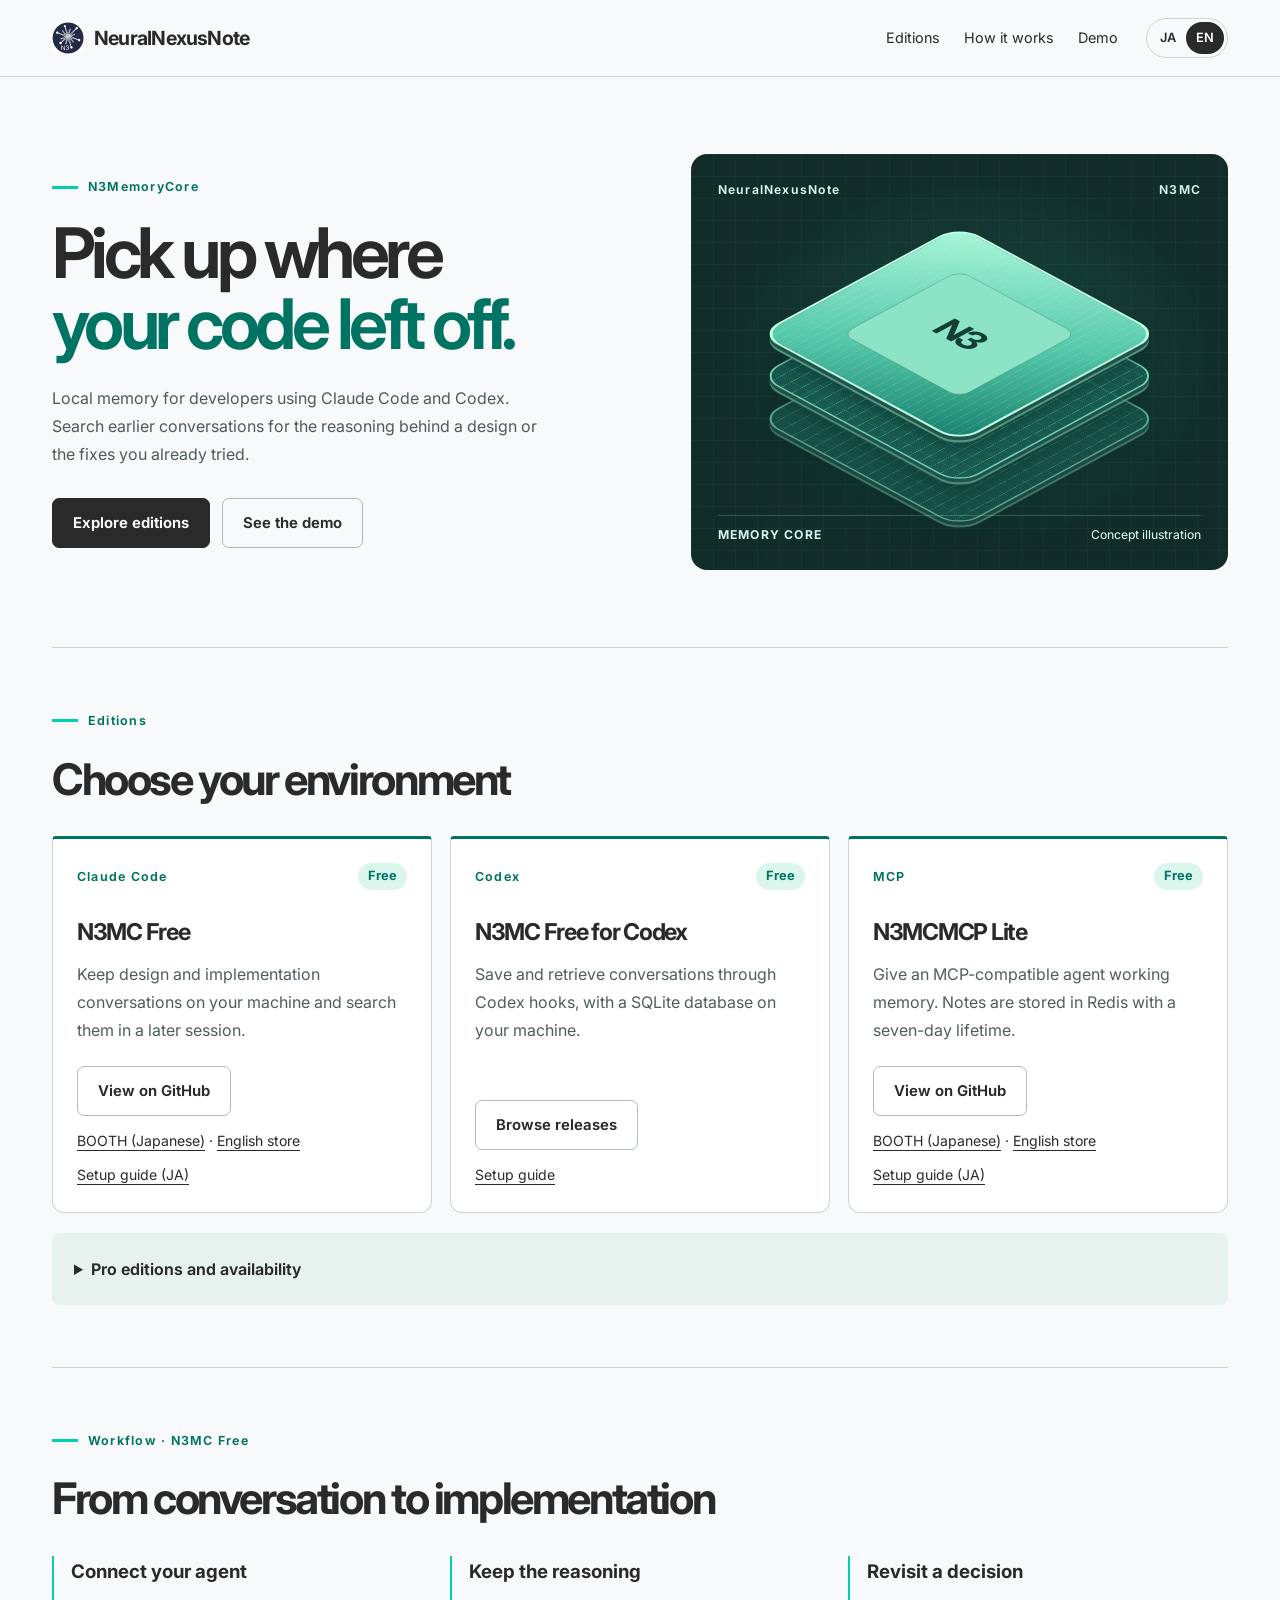
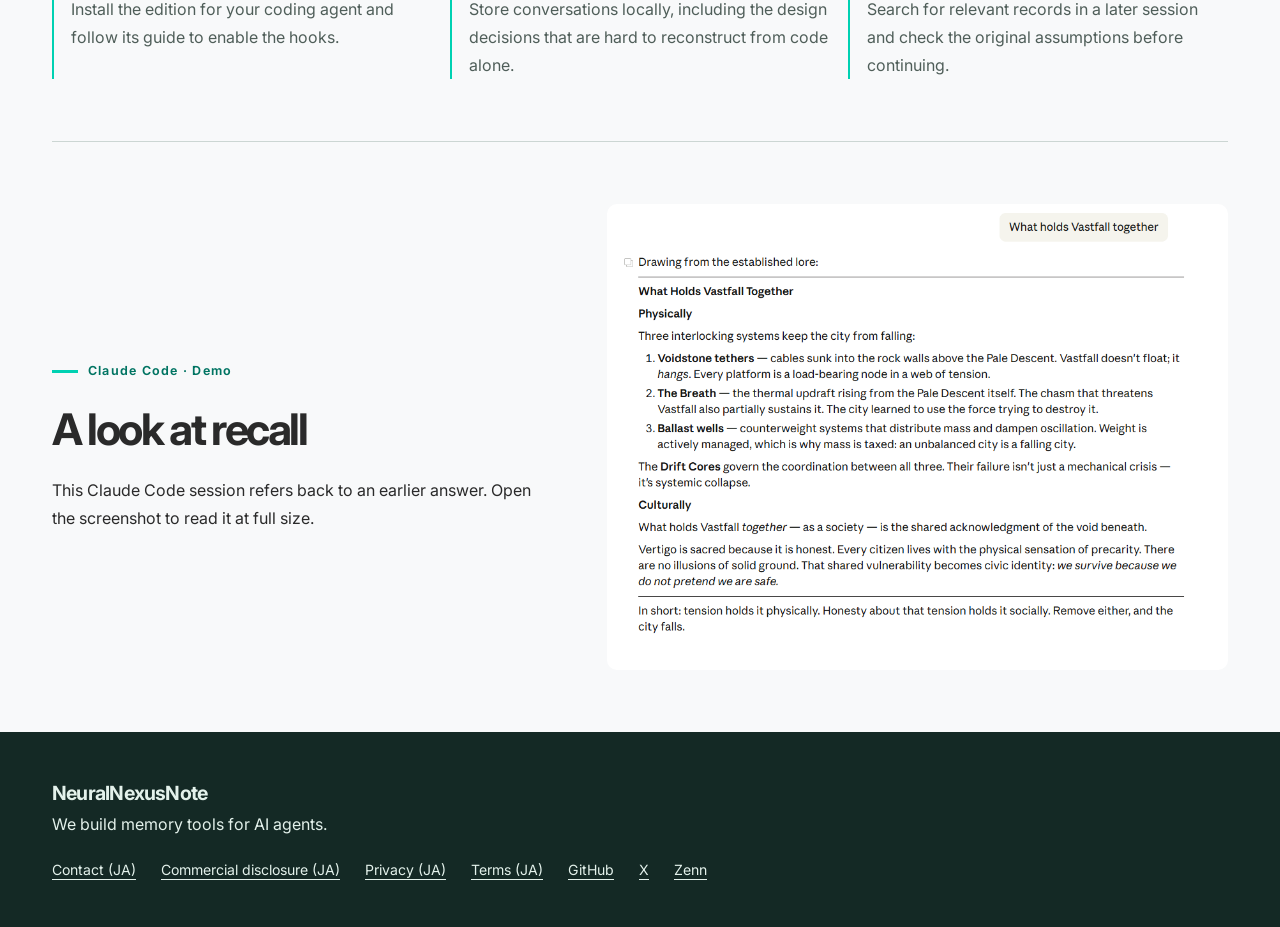
==== commit 6fb5b022: "Update bilingual N3MemoryCore product homepage" ====
--- a/index.html
+++ b/index.html
@@ -1,706 +1,100 @@
-<!DOCTYPE html>
+<!doctype html>
 <html lang="ja">
-
 <head>
-  <meta charset="UTF-8">
-  <meta name="viewport" content="width=device-width, initial-scale=1.0">
-  <title>N3MemoryCore — Claude Code に「全部覚えてる」長期記憶を | NeuralNexusNote</title>
-  <meta name="description" content="Claude Code の会話を選別せず全文保存。auto-memory・mem0 と違い、半年前の会話も文脈ごと取り出せる長期記憶ツール N3MemoryCore。小説家・研究者・長期プロジェクト向け。">
-  <meta property="og:title" content="N3MemoryCore — Claude Code に「全部覚えてる」長期記憶を">
-  <meta property="og:description" content="会話を選別せず全文保存。auto-memory が忘れた断片も、mem0 が要約して捨てた一言も、ぜんぶ残します。">
-  <meta property="og:url" content="https://neuralnexusnote.com/">
-  <meta property="og:type" content="website">
-  <meta property="og:image" content="https://neuralnexusnote.com/images/n3mc-hero.webp">
-  <meta property="og:image:width" content="1200">
-  <meta property="og:image:height" content="630">
-  <meta name="twitter:card" content="summary_large_image">
-  <meta name="twitter:title" content="N3MemoryCore — Claude Code に「全部覚えてる」長期記憶を">
-  <meta name="twitter:description" content="会話を選別せず全文保存。半年前の会話も文脈ごと取り出せる長期記憶ツール。">
-  <meta name="twitter:image" content="https://neuralnexusnote.com/images/n3mc-hero.webp">
-  <meta name="theme-color" content="#0B0F14">
-  <link rel="icon" type="image/jpeg" href="favicon.jpg">
-  <link rel="apple-touch-icon" href="favicon.jpg">
-  <link rel="preconnect" href="https://fonts.googleapis.com">
-  <link rel="preconnect" href="https://fonts.gstatic.com" crossorigin>
-  <link
-    href="https://fonts.googleapis.com/css2?family=Inter:wght@400;500;600;700&family=JetBrains+Mono:wght@400;500&family=Noto+Sans+JP:wght@400;500;600;700&display=swap"
-    rel="stylesheet">
-  <link rel="stylesheet" href="css/style.css">
+<meta charset="utf-8">
+<meta name="viewport" content="width=device-width, initial-scale=1">
+<title>N3MemoryCore｜開発エージェントの長期記憶</title>
+<meta name="description" content="Claude Code・Codex 向けのローカル記憶ツール N3MemoryCore。開発環境に合う製品と導入ガイドを紹介します。">
+<meta property="og:title" content="N3MemoryCore — Memory for coding agents">
+<meta property="og:image" content="https://neuralnexusnote.com/images/n3mc-hero.webp">
+<link rel="icon" href="favicon.jpg">
+<link rel="preconnect" href="https://fonts.googleapis.com">
+<link rel="preconnect" href="https://fonts.gstatic.com" crossorigin>
+<link rel="stylesheet" href="https://fonts.googleapis.com/css2?family=Inter:wght@400;500;600;650;700&amp;family=Noto+Sans+JP:wght@400;500;600;650;700&amp;display=swap">
+<style>
+:root{--ink:#2a2a2a;--paper:#f8f9fa;--mint:#00d1b2;--green:#007462;--rule:#ccd6d3;color-scheme:light}
+*{box-sizing:border-box}
+html{scroll-behavior:smooth;scroll-padding-top:24px}
+body{margin:0;background:var(--paper);color:var(--ink);font:400 1rem/1.75 Inter,"Noto Sans JP",sans-serif}
+html[lang="ja"] [lang="en"],html[lang="en"] [lang="ja"]{display:none!important}
+a{color:inherit;text-underline-offset:.25em} button{font:inherit;color:inherit;cursor:pointer}
+a:focus-visible,button:focus-visible,summary:focus-visible{outline:3px solid var(--green);outline-offset:4px}
+.wrap{width:min(1176px,calc(100% - 88px));margin:auto}
+header{border-bottom:1px solid var(--rule)}.bar,.brand,nav,.languages,.acts,.edition-top,.footer-links{display:flex;align-items:center}
+.bar{min-height:76px;gap:28px}.brand{gap:10px;font-weight:700;letter-spacing:-.04em;text-decoration:none;font-size:1.22rem}.brand img{border-radius:5px}
+nav{gap:24px;margin-left:auto}nav a{text-decoration:none;font-size:.9rem}nav a:hover{color:var(--green)}
+.languages{border:1px solid var(--rule);padding:3px;border-radius:22px}.languages button{border:0;background:transparent;border-radius:18px;padding:5px 10px;font-size:.8rem;font-weight:600}.languages button[aria-pressed=true]{background:var(--ink);color:white}
+.hero{display:grid;grid-template-columns:1.08fr 1fr;gap:5%;align-items:center;padding-block:clamp(48px,6vw,88px)}
+.kicker,small,.plate-head,.plate-foot{font-size:.78rem;font-weight:650;letter-spacing:.1em}.kicker{display:flex;align-items:center;gap:10px;color:var(--green);margin:0 0 19px}.kicker:before{content:"";background:var(--mint);height:3px;width:26px}
+h1,h2,h3,p,figure{margin:0}h1{font-size:clamp(2.4rem,4.75vw,4.65rem);line-height:1.23;letter-spacing:-.065em;font-weight:650}html[lang=en] h1{font-size:clamp(3rem,5.45vw,5rem);line-height:1.02}h1 em{font-style:normal;color:var(--green)}
+.lead{max-width:50ch;margin-top:24px;color:#4e5b57}.acts{gap:12px;flex-wrap:wrap;margin-top:30px}.action{display:inline-flex;align-items:center;justify-content:center;padding:11px 20px;border-radius:7px;font-weight:650;text-decoration:none;font-size:.93rem;border:1px solid var(--ink);background:var(--ink);color:white}
+.action,.languages button{transition:transform .3s ease,box-shadow .3s ease}.secondary{background:transparent;border-color:#acbcb7;color:var(--ink)}
+@media(hover:hover){.action:hover,.languages button:hover{transform:translateY(-3px);box-shadow:0 5px 14px #19383018}}
+.plate{overflow:hidden;position:relative;isolation:isolate;display:grid;place-items:center;aspect-ratio:1.29;border-radius:16px;background-color:#112c29;background-image:radial-gradient(ellipse at 53% 49%,#25746578,transparent 63%),linear-gradient(#a3eacf0b 1px,transparent 1px),linear-gradient(90deg,#a3eacf0b 1px,transparent 1px);background-size:auto,22px 22px,22px 22px;color:#d5f5e9}
+.plate-head,.plate-foot{position:absolute;left:5%;right:5%;display:flex;justify-content:space-between;align-items:center;font-size:.76rem}.plate-head{top:6%}.plate-foot{bottom:6%;border-top:1px solid #a4cebc44;padding-top:8px}.plate-foot span+span{letter-spacing:0;font-weight:450}
+.stack{width:53%;aspect-ratio:1;position:relative;transform:translateY(-10%)}.layer{position:absolute;inset:0;transform:scaleY(.54) rotate(45deg);border:2px solid #84edd0;border-radius:10%;background:repeating-linear-gradient(0deg,transparent 0 14px,#64e9bd24 14px 15px),repeating-linear-gradient(90deg,#1a5d52 0 14px,#3d947d 14px 15px);box-shadow:5px 5px 0 #215349,8px 8px 0 #539782,15px 15px 22px #04251f80}.layer:nth-child(1){top:30%;bottom:-30%;opacity:.65}.layer:nth-child(2){top:15%;bottom:-15%;opacity:.87}.layer:last-child{background:repeating-linear-gradient(90deg,transparent 0 9px,#bcffe329 9px 10px),linear-gradient(140deg,#aaf6d9,#55c7a9 56%,#17806d);border:3px solid #beffe4;display:grid;place-items:center}.chip{width:60%;height:60%;border:1px solid #164a4059;border-radius:9%;background:#8de3c5;display:grid;place-items:center;color:#123e35;font-size:clamp(1.5rem,3.5vw,3.9rem);font-weight:700;letter-spacing:-.09em}
+section.block{padding-block:62px;border-top:1px solid var(--rule)}h2{font-size:clamp(1.85rem,3.4vw,3rem);line-height:1.3;letter-spacing:-.055em}.editions,.steps{display:grid;grid-template-columns:repeat(3,minmax(0,1fr));gap:18px;margin-top:29px}.edition{display:flex;flex-direction:column;padding:24px;background:white;border:1px solid var(--rule);border-top:3px solid var(--green);border-radius:4px 4px 12px 12px}.edition-top{justify-content:space-between;color:var(--green)}.edition-top b{font-size:.8rem;background:#daf6ed;padding:2px 10px;border-radius:14px}.edition h3{font-size:1.45rem;letter-spacing:-.055em;margin:22px 0 8px}.edition p,.steps p,.pro p{color:#4f5e59}.edition-links{display:grid;justify-items:start;gap:9px;padding-top:22px;margin-top:auto;font-size:.88rem}.edition-links .action{margin-bottom:4px}.pro{margin-top:20px;padding:22px;background:#e7f1ed;border-radius:8px}.pro summary{cursor:pointer;font-weight:650}.pro p{margin-top:12px}
+.steps article{border-left:2px solid var(--mint);padding-left:17px}.steps h3{margin-bottom:6px}.demo{display:grid;grid-template-columns:.8fr 1fr;gap:5%;align-items:center}.demo p{margin-top:18px}.demo img{display:block;width:100%;border-radius:10px}.demo a{display:block}
+footer{background:#142925;color:#e3f1eb;padding:44px 0}.footer-links{gap:12px 25px;flex-wrap:wrap;font-size:.88rem;margin-top:20px}
+.enter{animation:enter .55s ease-out both}@keyframes enter{from{opacity:0;transform:translateY(14px)}to{opacity:1;transform:none}}@media(prefers-reduced-motion:reduce){html{scroll-behavior:auto}*,*::before,*::after{animation:none!important;transition:none!important}}
+@media(max-width:800px){.wrap{width:calc(100% - 40px)}.hero{grid-template-columns:1fr;gap:30px}.plate{aspect-ratio:1.65}.stack{width:42%}.editions{grid-template-columns:1fr}.edition h3{margin-top:14px}.demo{grid-template-columns:1fr;gap:20px}.steps{grid-template-columns:1fr}.bar{flex-wrap:wrap;justify-content:space-between;gap:8px;padding-block:12px}nav{order:3;flex-basis:100%;margin:0;gap:18px}.acts{margin-top:22px}.block .kicker{margin-bottom:12px}section.block{padding-block:38px}}
+</style>
 </head>
-
 <body>
-
-  <!-- Icon sprite (line icons, 24px grid) -->
-  <svg width="0" height="0" style="position:absolute" aria-hidden="true" focusable="false">
-    <symbol id="i-github" viewBox="0 0 16 16">
-      <path d="M8 0C3.58 0 0 3.58 0 8c0 3.54 2.29 6.53 5.47 7.59.4.07.55-.17.55-.38 0-.19-.01-.82-.01-1.49-2.01.37-2.53-.49-2.69-.94-.09-.23-.48-.94-.82-1.13-.28-.15-.68-.52-.01-.53.63-.01 1.08.58 1.23.82.72 1.21 1.87.87 2.33.66.07-.52.28-.87.51-1.07-1.78-.2-3.64-.89-3.64-3.95 0-.87.31-1.59.82-2.15-.08-.2-.36-1.02.08-2.12 0 0 .67-.21 2.2.82.64-.18 1.32-.27 2-.27.68 0 1.36.09 2 .27 1.53-1.04 2.2-.82 2.2-.82.44 1.1.16 1.92.08 2.12.51.56.82 1.27.82 2.15 0 3.07-1.87 3.75-3.65 3.95.29.25.54.73.54 1.48 0 1.07-.01 1.93-.01 2.2 0 .21.15.46.55.38A8.013 8.013 0 0016 8c0-4.42-3.58-8-8-8z"/>
-    </symbol>
-    <symbol id="i-bag" viewBox="0 0 24 24">
-      <path d="M6 2 3 6v14a2 2 0 0 0 2 2h14a2 2 0 0 0 2-2V6l-3-4z"/><path d="M3 6h18"/><path d="M16 10a4 4 0 0 1-8 0"/>
-    </symbol>
-    <symbol id="i-globe" viewBox="0 0 24 24">
-      <circle cx="12" cy="12" r="10"/><path d="M2 12h20"/><path d="M12 2a15.3 15.3 0 0 1 4 10 15.3 15.3 0 0 1-4 10 15.3 15.3 0 0 1-4-10 15.3 15.3 0 0 1 4-10z"/>
-    </symbol>
-    <symbol id="i-download" viewBox="0 0 24 24">
-      <path d="M21 15v4a2 2 0 0 1-2 2H5a2 2 0 0 1-2-2v-4"/><path d="m7 10 5 5 5-5"/><path d="M12 15V3"/>
-    </symbol>
-    <symbol id="i-menu" viewBox="0 0 24 24">
-      <path d="M4 7h16"/><path d="M4 12h16"/><path d="M4 17h16"/>
-    </symbol>
-    <symbol id="i-close" viewBox="0 0 24 24">
-      <path d="M18 6 6 18"/><path d="m6 6 12 12"/>
-    </symbol>
-    <symbol id="i-expand" viewBox="0 0 24 24">
-      <path d="M15 3h6v6"/><path d="M9 21H3v-6"/><path d="m21 3-7 7"/><path d="m3 21 7-7"/>
-    </symbol>
-  </svg>
-
-  <a href="#main" class="skip-link">本文へ移動</a>
-
-  <!-- ===== HEADER ===== -->
-  <header>
-    <div class="header-inner">
-      <a href="index.html" class="logo"><img src="images/logo-mark.png" alt="" width="28" height="28">NeuralNexusNote</a>
-      <button type="button" class="nav-toggle" aria-label="メニュー" aria-expanded="false" aria-controls="site-nav">
-        <svg class="icon" aria-hidden="true"><use href="#i-menu"/></svg>
-      </button>
-      <nav id="site-nav">
-        <a href="#how">仕組み</a>
-        <a href="#products">製品</a>
-        <a href="#compare">比較</a>
-        <a href="#howto">入手方法</a>
-        <a href="#about">組織について</a>
-        <a href="contact.html">お問い合わせ</a>
-        <a href="#products" class="nav-cta">無料で始める</a>
-      </nav>
-    </div>
-  </header>
-
-  <main id="main">
-
-    <!-- ===== HERO ===== -->
-    <section class="hero">
-      <div class="container">
-        <div class="hero-grid">
-          <div class="hero-copy">
-            <!-- launch-badge hidden: sales suspended -->
-            <div class="hero-badge" style="display:none">ローンチ特価実施中 ― 先着200名様限定</div>
-            <span class="eyebrow">Long-term memory for Claude Code</span>
-            <h1><span>Claude Code が、</span><span>半年前の会話まで</span><span>覚えている。</span></h1>
-            <p class="hero-sub">
-              N3MemoryCore は、Claude Code の会話を <strong>選別せず全文保存</strong>。
-              <span class="nw">auto-memory</span> が忘れた断片も、mem0 が要約して捨てた一言も、ぜんぶ残します。
-              <strong>小説家・研究者・長期プロジェクト</strong>のための長期記憶ツールです。
-            </p>
-            <div class="btn-row">
-              <a href="#products" class="btn btn-primary">無料で使い始める</a>
-              <a href="#how" class="btn btn-outline">仕組みを見る</a>
-            </div>
-          </div>
-
-          <figure class="hero-visual">
-            <button type="button" class="zoom" data-zoom="images/hero-recall-jp.webp"
-              data-alt="Claude Code の画面。質問に対して「前回の回答がメモリに保存されています」と答え、以前の回答の内容を表で示している"
-              data-caption="Claude Code の画面（日本語デモ）">
-              <div class="frame">
-                <div class="frame-bar"><i></i><i></i><i></i><span>Claude Code</span></div>
-                <img src="images/hero-recall-jp.webp" width="966" height="576"
-                  alt="Claude Code の画面。質問に対して「前回の回答がメモリに保存されています」と答え、以前の回答の内容を表で示している">
-              </div>
-            </button>
-            <figcaption>Claude Code の画面（日本語デモ）。「前回の回答がメモリに保存されています」と、記憶をもとに答えています。</figcaption>
-          </figure>
-        </div>
-
-        <dl class="hero-facts">
-          <div>
-            <dt>Full history</dt>
-            <dd>会話を全文保存<span>選別も要約もしません</span></dd>
-          </div>
-          <div>
-            <dt>Local</dt>
-            <dd>ローカル動作<span>記憶は自分の PC に保存</span></dd>
-          </div>
-          <div>
-            <dt>No extra cost</dt>
-            <dd>追加の LLM コストなし<span>記憶のための API 課金は不要</span></dd>
-          </div>
-        </dl>
-      </div>
-    </section>
-
-    <!-- ===== PROBLEM ===== -->
-    <section id="problem">
-      <div class="container">
-        <div class="sec-head">
-          <span class="eyebrow">Problem</span>
-          <h2 class="sec-title">AI との会話は、続けるほど失われていく。</h2>
-          <p class="sec-desc">Claude Code に「先週のあの話、覚えてる？」と聞いても、まっさらな答えが返ってくる。長く使うほど、この問題は大きくなります。</p>
-        </div>
-
-        <div class="problem-grid">
-          <div class="problem-item">
-            <span class="num">01</span>
-            <h3>毎回、最初から説明し直す</h3>
-            <p>プロジェクトの背景も、好みの書き方も、会話が変わるたびに伝え直し。同じ前提を何度も説明することになります。</p>
-          </div>
-          <div class="problem-item">
-            <span class="num">02</span>
-            <h3>選別と要約で、細部が消える</h3>
-            <p>記憶ツールの多くは、会話を選別したり要約したりして残します。残らなかった断片や一言は、あとから取り出せません。</p>
-          </div>
-          <div class="problem-item">
-            <span class="num">03</span>
-            <h3>長い仕事ほど、文脈が途切れる</h3>
-            <p>長編小説、研究、数か月にわたるプロジェクト。必要になるのは、ずっと前に決めた設定や判断です。</p>
-          </div>
-        </div>
-
-        <div class="statement">
-          <span class="eyebrow">Solution</span>
-          <p>N3MemoryCore は、会話を選別せず全文保存します。半年前の会話も、文脈ごと取り出せます。</p>
-        </div>
-      </div>
-    </section>
-
-    <!-- ===== HOW IT WORKS ===== -->
-    <section id="how">
-      <div class="container">
-        <div class="sec-head">
-          <span class="eyebrow">How it works</span>
-          <h2 class="sec-title">会話するだけで、記憶が貯まる。</h2>
-          <p class="sec-desc">保存も検索も、裏で自動的に動きます。設定をいじったり、保存ボタンを押したりする必要はありません。</p>
-        </div>
-
-        <div class="how-wrap">
-          <ol class="steps">
-            <li>
-              <h3>保存<small>Capture</small></h3>
-              <p>Claude Code との会話が、自動的に記録されていきます。</p>
-            </li>
-            <li>
-              <h3>蓄積<small>Store</small></h3>
-              <p>記録は自分の PC の中に保存されます。クラウドのサービスには置きません。</p>
-            </li>
-            <li>
-              <h3>検索<small>Retrieve</small></h3>
-              <p>質問すると、関連する過去のやりとりを探します。言葉が違っても、意味で見つけます。</p>
-            </li>
-            <li>
-              <h3>想起<small>Recall</small></h3>
-              <p>見つかった記憶が Claude Code に自動で渡り、文脈を踏まえた答えが返ってきます。</p>
-            </li>
-          </ol>
-
-          <figure>
-            <button type="button" class="zoom" data-zoom="images/n3mc-overview.webp"
-              data-alt="N3MemoryCore - High-Density Memory Engine" data-caption="N3MemoryCore の全体図">
-              <div class="frame">
-                <div class="frame-bar"><i></i><i></i><i></i><span>N3MemoryCore — Overview</span></div>
-                <img src="images/n3mc-overview.webp" alt="N3MemoryCore - High-Density Memory Engine" width="1600" height="893" loading="lazy">
-              </div>
-            </button>
-            <figcaption class="figcap">N3MemoryCore の全体図（英語）。クリックで拡大します。</figcaption>
-          </figure>
-        </div>
-      </div>
-    </section>
-
-    <!-- ===== DEMO GALLERY ===== -->
-    <section id="demo">
-      <div class="container">
-        <div class="sec-head">
-          <span class="eyebrow">Use Case</span>
-          <h2 class="sec-title">記憶が、創作を続ける</h2>
-          <p class="sec-desc">
-            架空都市「Vastfall」の世界観を作ったセッションの後、別のセッションで同じ設定を尋ねると —
-            何ヶ月前の記憶でも、細部まで一字一句そのままで戻ってきます。
-            <!-- 後日動画に差し替え予定 -->
-            <small>※ すべて英語デモセッションの実際の出力です。</small>
-          </p>
-        </div>
-
-        <figure class="demo-main">
-          <button type="button" class="zoom" data-zoom="images/Demo_EN_Ver2_Tereminal.png"
-            data-alt="N3MemoryCore demo — Claude Code CLI terminal recall"
-            data-caption="Claude Code CLI でも同じ記憶を想起。Web・CLI どちらの環境でも記憶は共有される">
-            <div class="frame">
-              <div class="frame-bar"><i></i><i></i><i></i><span>Claude Code — Vastfall</span></div>
-              <div class="frame-body">
-                <img src="images/Demo_EN_Ver2_Tereminal.png" width="1840" height="1314" loading="lazy"
-                  alt="N3MemoryCore demo — Claude Code CLI terminal recall">
-              </div>
-            </div>
-          </button>
-          <figcaption>Claude Code CLI でも同じ記憶を想起。Web・CLI どちらの環境でも記憶は共有される
-            <span class="zoom-hint">画像をクリックすると、全体を表示します</span></figcaption>
-        </figure>
-
-        <div class="demo-thumbs">
-
-          <figure class="demo-thumb">
-            <button type="button" class="zoom" data-zoom="images/Demo_EN_Ver2_whatLogicofVastfall.png"
-              data-alt="N3MemoryCore demo — What is the logic of Vastfall"
-              data-caption="「Vastfall の論理は？」と尋ねると、前セッションで構築した物理・政治・文化の設定が一括で返ってくる">
-              <div class="shot">
-                <img src="images/Demo_EN_Ver2_whatLogicofVastfall.png" width="805" height="1325" loading="lazy"
-                  alt="N3MemoryCore demo — What is the logic of Vastfall">
-              </div>
-            </button>
-            <figcaption>「Vastfall の論理は？」と尋ねると、前セッションで構築した物理・政治・文化の設定が一括で返ってくる</figcaption>
-          </figure>
-
-          <figure class="demo-thumb">
-            <button type="button" class="zoom" data-zoom="images/Demo_EN_Ver2_Vasrfall%20endure.png"
-              data-alt="N3MemoryCore demo — Why does Vastfall endure"
-              data-caption="「なぜ Vastfall は続くのか」— 複数の記憶フラグメントを横断して統合回答を生成">
-              <div class="shot">
-                <img src="images/Demo_EN_Ver2_Vasrfall%20endure.png" width="924" height="1071" loading="lazy"
-                  alt="N3MemoryCore demo — Why does Vastfall endure">
-              </div>
-            </button>
-            <figcaption>「なぜ Vastfall は続くのか」— 複数の記憶フラグメントを横断して統合回答を生成</figcaption>
-          </figure>
-
-          <figure class="demo-thumb">
-            <button type="button" class="zoom" data-zoom="images/Demo_EN_Ver2_Vasrfall%20survival.png"
-              data-alt="N3MemoryCore demo — Vastfall doctrine of survival"
-              data-caption="「生存のドクトリン」— 蓄積されたロアから一貫した設定資料を即座に再構成">
-              <div class="shot">
-                <img src="images/Demo_EN_Ver2_Vasrfall%20survival.png" width="906" height="847" loading="lazy"
-                  alt="N3MemoryCore demo — Vastfall doctrine of survival">
-              </div>
-            </button>
-            <figcaption>「生存のドクトリン」— 蓄積されたロアから一貫した設定資料を即座に再構成</figcaption>
-          </figure>
-
-          <figure class="demo-thumb">
-            <button type="button" class="zoom" data-zoom="images/Demo_EN_Ver2_whatHoldsTogether.png"
-              data-alt="N3MemoryCore demo — What holds Vastfall together"
-              data-caption="「何が Vastfall をまとめているのか」— 確立されたロアから物理・文化の両軸を引き出し">
-              <div class="shot">
-                <img src="images/Demo_EN_Ver2_whatHoldsTogether.png" width="973" height="731" loading="lazy"
-                  alt="N3MemoryCore demo — What holds Vastfall together">
-              </div>
-            </button>
-            <figcaption>「何が Vastfall をまとめているのか」— 確立されたロアから物理・文化の両軸を引き出し</figcaption>
-          </figure>
-
-        </div>
-      </div>
-    </section>
-
-    <!-- ===== VIDEO ===== -->
-    <section id="video">
-      <div class="container">
-        <div class="video-grid">
-          <div class="sec-head">
-            <span class="eyebrow">Video</span>
-            <h2 class="sec-title">動画で見る N3MemoryCore</h2>
-            <p class="sec-desc">N3MemoryCore は、Claude Code に長期記憶を与える仕組みです。セットアップは Claude Code に任せるだけ。コードを書く必要はありません。</p>
-            <a href="https://www.youtube.com/watch?v=uFd7fOcofN0" target="_blank" rel="noopener" class="text-link ext">フル版を YouTube で見る</a>
-          </div>
-          <div class="video-wrap">
-            <iframe
-              src="https://www.youtube.com/embed/0v4xlxpycVA"
-              title="N3MemoryCore 紹介動画"
-              loading="lazy"
-              allow="accelerometer; autoplay; clipboard-write; encrypted-media; gyroscope; picture-in-picture"
-              allowfullscreen></iframe>
-          </div>
-        </div>
-      </div>
-    </section>
-
-    <!-- ===== PRODUCTS ===== -->
-    <section id="products" class="bg-alt">
-      <div class="container">
-        <div class="sec-head">
-          <span class="eyebrow">Products</span>
-          <h2 class="sec-title">製品ラインナップ</h2>
-          <p class="sec-desc">無料のオープンソース版から、高機能なPro版まで。用途に合わせてお選びください。</p>
-        </div>
-
-        <div class="products-grid">
-
-          <!-- N3MC Free -->
-          <article class="p-card featured">
-            <div class="p-head">
-              <div>
-                <div class="p-tag">N3MC</div>
-                <h3>N3MC Free <span class="badge-hot">まずはここから</span></h3>
-                <p class="p-role">Claude Code 向けの永続メモリ</p>
-              </div>
-              <div class="price-block">
-                <span class="price-now">無料</span>
-              </div>
-            </div>
-            <p class="p-desc">AIアシスタント向け永続メモリツール。基本的な記憶機能を無料でご利用いただけます。GitHubにてオープンソース公開中。</p>
-            <p class="p-target"><strong>こんな人に</strong>Claude Code を日常的に使う全ての人。長期記憶をまずは無料で体験したい方</p>
-            <ul class="p-feats">
-              <li>Claude Code / IDE統合</li>
-              <li>基本的な永続メモリ機能</li>
-              <li>PyPI / GitHub公開（オープンソース）</li>
-              <li>コミュニティサポート</li>
-            </ul>
-            <div class="p-actions">
-              <a href="https://neuralnexusnote.booth.pm/items/8196713" target="_blank" rel="noopener"
-                class="btn btn-primary">BOOTHで入手（日本語版）</a>
-              <a href="doc/n3mc-free-guide.html" class="btn btn-ghost">はじめての方へ</a>
-            </div>
-            <div class="p-links">
-              <a href="https://neuralnexusnote.lemonsqueezy.com/checkout/buy/e5a3b4fe-3e64-4f38-8243-52bd82bb1330" target="_blank" rel="noopener"
-                class="text-link ext">Get on LemonSqueezy（English）</a>
-              <a href="https://github.com/NeuralNexusNote/n3mc-free" target="_blank" rel="noopener"
-                class="text-link ext">GitHubを見る</a>
-            </div>
-          </article>
-
-          <!-- N3MC Pro (hidden: sales suspended) -->
-          <article class="p-card" style="display:none">
-            <div class="p-head">
-              <div>
-                <div class="p-tag">N3MC</div>
-                <h3>N3MC Pro</h3>
-              </div>
-              <div class="price-block">
-                <span class="price-now">¥600 / $7</span>
-                <span class="price-was">¥1,000 / $15</span>
-                <span class="price-note">先着200名様限定特価</span>
-              </div>
-            </div>
-            <p class="p-desc">高度なメモリ管理・検索機能を備えたPro版。セッションを跨いだAIとの長期的な協働に最適です。</p>
-            <p class="p-target"><strong>こんな人に</strong>長編小説を書く方・研究者・長期プロジェクトの記録を残したい方</p>
-            <ul class="p-feats">
-              <li>Claude Code / IDE統合</li>
-              <li>高度なベクトル検索（sqlite-vec）</li>
-              <li>セッション管理・自動重要度付与</li>
-              <li>永続ストレージ（TTLなし）</li>
-              <li>コミュニティサポート</li>
-            </ul>
-            <div class="p-actions">
-              <a href="https://neuralnexusnote.booth.pm/items/8356547" target="_blank" rel="noopener"
-                class="btn btn-primary">BOOTHで購入（日本語版）</a>
-              <a href="doc/n3mc-pro-guide.html" class="btn btn-ghost">はじめての方へ</a>
-            </div>
-            <div class="p-links">
-              <a href="https://neuralnexusnote.lemonsqueezy.com/checkout/buy/da520bd7-3393-4a74-9a11-b76675180656" target="_blank" rel="noopener"
-                class="text-link ext">Get on LemonSqueezy（English）</a>
-            </div>
-          </article>
-
-          <!-- N3MCMCP Lite -->
-          <article class="p-card">
-            <div class="p-head">
-              <div>
-                <div class="p-tag">N3MCMCP</div>
-                <h3>N3MCMCP Lite</h3>
-                <p class="p-role">MCP 対応の 7 日間ワーキングメモリ</p>
-              </div>
-              <div class="price-block">
-                <span class="price-now">無料</span>
-              </div>
-            </div>
-            <p class="p-desc">MCP（Model Context Protocol）対応の軽量ワーキングメモリサーバー。Claude Code マーケットプレイスから1コマンドで導入可能。MCP公式Registry登録済み。</p>
-            <p class="p-target"><strong>こんな人に</strong>MCP 対応エージェントで、短期作業メモを試したい方</p>
-            <ul class="p-feats">
-              <li>Claude Code Marketplace 対応</li>
-              <li><a href="https://registry.modelcontextprotocol.io/" target="_blank" rel="noopener">MCP 公式 Registry</a> 登録済み</li>
-              <li>7日間ワーキングメモリ（Redis）</li>
-              <li>多言語対応（日本語・中国語・韓国語ほか）</li>
-              <li>PyPI / GitHub 公開（オープンソース）</li>
-            </ul>
-            <div class="p-actions">
-              <a href="https://neuralnexusnote.booth.pm/items/8288567" target="_blank" rel="noopener"
-                class="btn btn-primary">BOOTHで入手（日本語版）</a>
-              <a href="doc/n3mcmcp-lite-guide.html" class="btn btn-ghost">はじめての方へ</a>
-            </div>
-            <div class="p-links">
-              <a href="https://neuralnexusnote.lemonsqueezy.com/checkout/buy/9cec0369-6d3b-467b-b854-5e9c22c632dc" target="_blank" rel="noopener"
-                class="text-link ext">Get on LemonSqueezy（English）</a>
-              <a href="https://github.com/NeuralNexusNote/n3mcmcp-lite" target="_blank" rel="noopener"
-                class="text-link ext">GitHubを見る</a>
-            </div>
-          </article>
-
-          <!-- N3MCMCP Pro (hidden: sales suspended) -->
-          <article class="p-card" style="display:none">
-            <div class="p-head">
-              <div>
-                <div class="p-tag">N3MCMCP</div>
-                <h3>N3MCMCP Pro</h3>
-              </div>
-              <div class="price-block">
-                <span class="price-now">¥1,900 / $14</span>
-                <span class="price-was">¥4,300 / $29</span>
-                <span class="price-note">先着200名様限定特価</span>
-              </div>
-            </div>
-            <p class="p-desc">MCP対応の永続メモリサーバー。SQLite + sqlite-vecによる高速ベクトル検索でAIの長期記憶を実現します。</p>
-            <p class="p-target"><strong>こんな人に</strong>MCP 環境で永続記憶＋エンティティ索引を本格運用したい方</p>
-            <ul class="p-feats">
-              <li>Claude Code / IDE統合</li>
-              <li>永続ベクトル検索（sqlite-vec）</li>
-              <li>MCP完全対応</li>
-              <li>コミュニティサポート</li>
-            </ul>
-            <div class="p-actions">
-              <a href="https://neuralnexusnote.booth.pm/items/8356734" target="_blank" rel="noopener"
-                class="btn btn-primary">BOOTHで購入（日本語版）</a>
-              <a href="doc/n3mcmcp-pro-guide.html" class="btn btn-ghost">はじめての方へ</a>
-            </div>
-            <div class="p-links">
-              <a href="https://neuralnexusnote.lemonsqueezy.com/checkout/buy/561b2da0-99c3-4640-961c-ef430ffec4b5" target="_blank" rel="noopener"
-                class="text-link ext">Get on LemonSqueezy（English）</a>
-            </div>
-          </article>
-
-        </div>
-
-        <!-- launch-box hidden: sales suspended -->
-        <div class="launch-box" style="display:none">
-          <strong>ローンチ特価について：</strong>
-          先着200名様限定の特別価格です。200個売り切れ次第、通常価格（N3MC Pro: ¥1,000 / $15 / N3MCMCP Pro: ¥4,300 / $29）に変更となります。お早めにどうぞ。
-        </div>
-      </div>
-    </section>
-
-    <!-- ===== COMPARISON ===== -->
-    <section id="compare">
-      <div class="container">
-        <div class="sec-head">
-          <span class="eyebrow">Why N3MC</span>
-          <h2 class="sec-title">他の記憶ツールとの違い</h2>
-          <p class="sec-desc">完全保存・ローカル動作・追加コストなし。N3MemoryCore が選ばれる理由。</p>
-        </div>
-
-        <div class="compare-table-wrap">
-          <table class="compare-table">
-            <thead>
-              <tr>
-                <th scope="col"><span class="sr-only">比較項目</span></th>
-                <th scope="col" class="compare-col-highlight">N3MC</th>
-                <th scope="col">CLAUDE.md</th>
-                <th scope="col">auto-memory</th>
-                <th scope="col">mem0</th>
-              </tr>
-            </thead>
-            <tbody>
-              <tr>
-                <th scope="row">会話を全文保存</th>
-                <td class="compare-col-highlight"><span class="mk mk-yes" role="img" aria-label="対応">●</span></td>
-                <td><span class="mk mk-no" role="img" aria-label="非対応">—</span></td>
-                <td><span class="mk mk-no" role="img" aria-label="非対応">—</span> <small>選別</small></td>
-                <td><span class="mk mk-no" role="img" aria-label="非対応">—</span> <small>要約</small></td>
-              </tr>
-              <tr>
-                <th scope="row">ローカル動作</th>
-                <td class="compare-col-highlight"><span class="mk mk-yes" role="img" aria-label="対応">●</span></td>
-                <td><span class="mk mk-yes" role="img" aria-label="対応">●</span></td>
-                <td><span class="mk mk-yes" role="img" aria-label="対応">●</span></td>
-                <td><span class="mk mk-part" role="img" aria-label="一部対応">△</span> <small>クラウド前提</small></td>
-              </tr>
-              <tr>
-                <th scope="row">追加 LLM コスト</th>
-                <td class="compare-col-highlight">なし</td>
-                <td>なし</td>
-                <td>なし</td>
-                <td>あり <small>API 課金</small></td>
-              </tr>
-              <tr>
-                <th scope="row">日本語・Windows 最適化</th>
-                <td class="compare-col-highlight"><span class="mk mk-yes" role="img" aria-label="対応">●</span> <small>cp932 / 日本語フル対応</small></td>
-                <td><span class="mk mk-part" role="img" aria-label="一部対応">△</span></td>
-                <td><span class="mk mk-part" role="img" aria-label="一部対応">△</span></td>
-                <td><span class="mk mk-part" role="img" aria-label="一部対応">△</span> <small>英語前提</small></td>
-              </tr>
-              <tr>
-                <th scope="row">時系列・期間での取り出し</th>
-                <td class="compare-col-highlight"><span class="mk mk-yes" role="img" aria-label="対応">●</span> <small><code>--since</code> / <code>--recall-thread</code></small></td>
-                <td><span class="mk mk-no" role="img" aria-label="非対応">—</span></td>
-                <td><span class="mk mk-part" role="img" aria-label="一部対応">△</span></td>
-                <td><span class="mk mk-part" role="img" aria-label="一部対応">△</span></td>
-              </tr>
-              <tr>
-                <th scope="row">人物・固有名詞索引（Pro）</th>
-                <td class="compare-col-highlight"><span class="mk mk-yes" role="img" aria-label="対応">●</span> <small>登場人物の通史を一発取得</small></td>
-                <td><span class="mk mk-no" role="img" aria-label="非対応">—</span></td>
-                <td><span class="mk mk-no" role="img" aria-label="非対応">—</span></td>
-                <td><span class="mk mk-part" role="img" aria-label="一部対応">△</span></td>
-              </tr>
-            </tbody>
-          </table>
-        </div>
-
-        <ul class="compare-legend">
-          <li><span class="mk mk-yes">●</span> 対応</li>
-          <li><span class="mk mk-part">△</span> 一部対応</li>
-          <li><span class="mk mk-no">—</span> 非対応</li>
-        </ul>
-        <p class="compare-note">
-          ※ 各プロジェクトの仕様・運用形態は変動します。本表は 2026年5月時点の調査に基づく比較です。
-        </p>
-      </div>
-    </section>
-
-    <!-- ===== HOW TO GET ===== -->
-    <section id="howto">
-      <div class="container">
-        <div class="sec-head">
-          <span class="eyebrow">How to Get</span>
-          <h2 class="sec-title">入手方法</h2>
-          <p class="sec-desc">国内・海外それぞれに対応した窓口をご用意しています。</p>
-        </div>
-
-        <div class="how-list">
-
-          <div class="how-card">
-            <div class="how-icon"><svg class="icon" aria-hidden="true"><use href="#i-bag"/></svg></div>
-            <div>
-              <h3>国内購入（日本）<span class="tag-badge">BOOTH</span></h3>
-              <p>国内のお客様はBOOTHにてご購入いただけます。クレジットカード・コンビニ払い・PayPay等に対応しています。</p>
-            </div>
-            <ul>
-              <li>クレジットカード（Visa / Master / AMEX）</li>
-              <li>コンビニ決済・PayPay</li>
-              <li>銀行振込</li>
-            </ul>
-            <a href="https://neuralnexusnote.booth.pm/" target="_blank" rel="noopener"
-              class="btn btn-outline btn-sm">BOOTHストアへ</a>
-          </div>
-
-          <div class="how-card">
-            <div class="how-icon"><svg class="icon" aria-hidden="true"><use href="#i-globe"/></svg></div>
-            <div>
-              <h3>海外購入（International）<span class="tag-badge">LemonSqueezy</span></h3>
-              <p lang="en">International customers can purchase via LemonSqueezy. Credit cards and PayPal accepted.</p>
-            </div>
-            <ul lang="en">
-              <li>Credit Cards (Visa / Mastercard / AMEX)</li>
-              <li>PayPal</li>
-              <li>Powered by Stripe</li>
-            </ul>
-            <a href="https://neuralnexusnote.lemonsqueezy.com/" target="_blank" rel="noopener"
-              class="btn btn-outline btn-sm">LemonSqueezy Store</a>
-          </div>
-
-          <div class="how-card">
-            <div class="how-icon"><svg class="icon" aria-hidden="true"><use href="#i-download"/></svg></div>
-            <div>
-              <h3>無料版・OSSの入手<span class="tag-badge">GitHub / PyPI</span></h3>
-              <p>N3MC FreeおよびN3MCMCP LiteはGitHub・PyPIで無料公開しています。N3MCMCP LiteはMCP公式Registryにも登録済みで、Claude Codeから1コマンドで導入可能です。</p>
-            </div>
-            <ul>
-              <li>GitHub: NeuralNexusNote 組織</li>
-              <li>PyPI: n3memorycore-mcp-lite</li>
-              <li><a href="https://registry.modelcontextprotocol.io/" target="_blank" rel="noopener">MCP 公式 Registry</a> 登録</li>
-              <li>Apache License 2.0</li>
-            </ul>
-            <a href="https://github.com/NeuralNexusNote" target="_blank" rel="noopener"
-              class="btn btn-outline btn-sm"><svg class="icon icon-sm icon-fill" aria-hidden="true"><use href="#i-github"/></svg>GitHubへ</a>
-          </div>
-
-        </div>
-      </div>
-    </section>
-
-    <!-- ===== ABOUT ===== -->
-    <section id="about" class="bg-alt">
-      <div class="container">
-        <div class="about-wrap">
-          <div class="about-text">
-            <span class="eyebrow">About</span>
-            <h2>NeuralNexusNoteについて</h2>
-            <p>NeuralNexusNote（ニューラルネクサスノート）は、AIアシスタントをより賢く・より便利にするためのツール開発に特化した組織です。</p>
-            <p>私たちのN3MCシリーズは、AIとの会話を跨いで情報を記憶し続ける「永続的なAIメモリ」を実現します。開発者からAI活用ユーザーまで、幅広い方に使っていただけるツールを提供しています。</p>
-            <p>オープンソースを中心に据えながら、プレミアムな機能はPro版として提供するフリーミアムモデルで運営しています。</p>
-            <a href="contact.html" class="btn btn-outline">お問い合わせ</a>
-          </div>
-          <div>
-            <blockquote class="hero-quote">
-              <p>「コードは影であり、指示は光である。」</p>
-              <p class="hero-quote-en" lang="en">"Code is the shadow; the Instruction is the light."</p>
-            </blockquote>
-            <ul class="principles">
-              <li>
-                <h3>オープンソースを中心に</h3>
-                <p>N3MC Free と N3MCMCP Lite は、GitHub と PyPI で無料公開しています（Apache License 2.0）。</p>
-              </li>
-              <li>
-                <h3>記憶は手元に</h3>
-                <p>記憶は自分の PC の中に保存されます。クラウドのサービスには置きません。</p>
-              </li>
-              <li>
-                <h3>導入は Claude Code に任せる</h3>
-                <p>セットアップは Claude Code に頼むだけ。コードを書く必要はありません。</p>
-              </li>
-            </ul>
-          </div>
-        </div>
-      </div>
-    </section>
-
-  </main>
-
-  <!-- ===== FOOTER ===== -->
-  <footer>
-    <div class="footer-inner">
-      <div class="footer-grid">
-        <div class="footer-brand">
-          <a href="index.html" class="logo"><img src="images/logo-mark.png" alt="" width="28" height="28">NeuralNexusNote</a>
-          <p>AIアシスタントに永続的な記憶を。<br>AIツールの開発・販売を行う組織です。</p>
-        </div>
-        <div class="footer-col">
-          <h4>製品・サービス</h4>
-          <ul>
-            <li><a href="index.html#products">N3MC Free</a></li>
-            <li><a href="index.html#howto">N3MC Pro</a></li>
-            <li><a href="index.html#products">N3MCMCP Lite</a></li>
-            <li><a href="index.html#howto">N3MCMCP Pro</a></li>
-            <li><a href="https://github.com/NeuralNexusNote" target="_blank" rel="noopener">GitHub</a></li>
-          </ul>
-        </div>
-        <div class="footer-col">
-          <h4>法的情報・サポート</h4>
-          <ul>
-            <li><a href="tokutei.html">特定商取引法に基づく表記</a></li>
-            <li><a href="privacy.html">プライバシーポリシー</a></li>
-            <li><a href="terms.html">利用規約</a></li>
-            <li><a href="contact.html">お問い合わせ</a></li>
-          </ul>
-        </div>
-        <div class="footer-col">
-          <h4>情報発信</h4>
-          <ul>
-            <li><a href="https://x.com/NeuralNexusNote" target="_blank" rel="noopener">X</a></li>
-            <li><a href="https://zenn.dev/arnolfjp" target="_blank" rel="noopener">Zenn</a></li>
-            <li><a href="https://github.com/NeuralNexusNote" target="_blank" rel="noopener">GitHub</a></li>
-          </ul>
-        </div>
-      </div>
-      <div class="footer-bottom">
-        <p>© 2026 NeuralNexusNote. All rights reserved.</p>
-        <div class="footer-links-row">
-          <a href="tokutei.html">特定商取引法</a>
-          <a href="privacy.html">プライバシー</a>
-          <a href="terms.html">利用規約</a>
-        </div>
-      </div>
-    </div>
-  </footer>
-
-  <!-- Screenshot zoom -->
-  <dialog class="lightbox" id="lightbox" aria-label="画像の拡大表示">
-    <div class="lightbox-bar">
-      <p></p>
-      <button type="button" class="lightbox-close" aria-label="閉じる">
-        <svg class="icon" aria-hidden="true"><use href="#i-close"/></svg>
-      </button>
-    </div>
-    <div class="lightbox-body"><img alt=""></div>
-  </dialog>
-
-  <script src="js/site.js"></script>
+<header><div class="wrap bar"><a class="brand" href="index.html"><img src="images/logo-mark.png" alt="" width="32" height="32">NeuralNexusNote</a>
+<nav><a href="#products" class=""><span lang="ja">製品一覧</span><span lang="en">Editions</span></a><a href="#how" class=""><span lang="ja">仕組み</span><span lang="en">How it works</span></a><a href="#demo" class=""><span lang="ja">デモ</span><span lang="en">Demo</span></a></nav>
+<div class="languages" role="group" aria-label="言語 / Language"><button type="button" data-language="ja" aria-label="日本語">JA</button><button type="button" data-language="en" aria-label="English">EN</button></div></div></header>
+<main class="wrap">
+<section class="hero"><div><p class="kicker">N3MemoryCore</p>
+<h1><span lang="ja">開発の続きを、<br><em>記憶とともに。</em></span><span lang="en">Pick up where<br><em>your code left off.</em></span></h1>
+<p class="lead"><span lang="ja">Claude Code・Codex の開発者向けローカル記憶ツール。設計を決めた理由も、デバッグで試したことも、過去の会話から探せます。</span><span lang="en">Local memory for developers using Claude Code and Codex. Search earlier conversations for the reasoning behind a design or the fixes you already tried.</span></p>
+<div class="acts"><a href="#products" class="action"><span lang="ja">製品を選ぶ</span><span lang="en">Explore editions</span></a><a href="#demo" class="action secondary"><span lang="ja">動作画面を見る</span><span lang="en">See the demo</span></a></div></div>
+<figure class="plate" aria-label="N3MemoryCore"><div class="plate-head"><span>NeuralNexusNote</span><span>N3MC</span></div><div class="stack" aria-hidden="true"><i class="layer"></i><i class="layer"></i><div class="layer"><div class="chip">N3</div></div></div><figcaption class="plate-foot"><strong>MEMORY CORE</strong><span lang="ja">記憶層のイメージ</span><span lang="en">Concept illustration</span></figcaption></figure></section>
+<section class="block" id="products"><p class="kicker">Editions</p><h2 id="compare"><span lang="ja">開発環境から選ぶ</span><span lang="en">Choose your environment</span></h2><div class="editions"><article class="edition"><div class="edition-top"><small>Claude Code</small><b><span lang="ja">無料</span><span lang="en">Free</span></b></div>
+<h3>N3MC Free</h3><p><span lang="ja">設計や実装について交わした会話をローカルに保存し、次の作業で検索できます。</span><span lang="en">Keep design and implementation conversations on your machine and search them in a later session.</span></p>
+<div class="edition-links"><a href="https://github.com/NeuralNexusNote/n3mc-free" class="action secondary"><span lang="ja">GitHubで見る</span><span lang="en">View on GitHub</span></a>
+<div><a href="https://neuralnexusnote.booth.pm/items/8196713" class=""><span lang="ja">BOOTH（日本語版）</span><span lang="en">BOOTH (Japanese)</span></a> · <a href="https://neuralnexusnote.lemonsqueezy.com/checkout/buy/e5a3b4fe-3e64-4f38-8243-52bd82bb1330" class=""><span lang="ja">英語版ストア</span><span lang="en">English store</span></a></div><a href="doc/n3mc-free-guide.html" class=""><span lang="ja">導入ガイド</span><span lang="en">Setup guide (JA)</span></a></div></article>
+<article class="edition"><div class="edition-top"><small>Codex</small><b><span lang="ja">無料</span><span lang="en">Free</span></b></div>
+<h3>N3MC Free for Codex</h3><p><span lang="ja">Codex のフックを通じて会話を保存・検索。記憶は手元の SQLite に蓄積します。</span><span lang="en">Save and retrieve conversations through Codex hooks, with a SQLite database on your machine.</span></p>
+<div class="edition-links"><a href="https://github.com/NeuralNexusNote/n3mc-free-codex/releases" class="action secondary"><span lang="ja">配布ファイルを見る</span><span lang="en">Browse releases</span></a>
+<a href="https://github.com/NeuralNexusNote/n3mc-free-codex" class=""><span lang="ja">導入ガイド</span><span lang="en">Setup guide</span></a></div></article>
+<article class="edition"><div class="edition-top"><small>MCP</small><b><span lang="ja">無料</span><span lang="en">Free</span></b></div>
+<h3>N3MCMCP Lite</h3><p><span lang="ja">MCP 対応エージェントに短期の作業メモを追加。Redis に保存したメモの保持期間は7日間です。</span><span lang="en">Give an MCP-compatible agent working memory. Notes are stored in Redis with a seven-day lifetime.</span></p>
+<div class="edition-links"><a href="https://github.com/NeuralNexusNote/n3mcmcp-lite" class="action secondary"><span lang="ja">GitHubで見る</span><span lang="en">View on GitHub</span></a>
+<div><a href="https://neuralnexusnote.booth.pm/items/8288567" class=""><span lang="ja">BOOTH（日本語版）</span><span lang="en">BOOTH (Japanese)</span></a> · <a href="https://neuralnexusnote.lemonsqueezy.com/checkout/buy/9cec0369-6d3b-467b-b854-5e9c22c632dc" class=""><span lang="ja">英語版ストア</span><span lang="en">English store</span></a></div><a href="doc/n3mcmcp-lite-guide.html" class=""><span lang="ja">導入ガイド</span><span lang="en">Setup guide (JA)</span></a></div></article></div>
+<details class="pro" id="howto"><summary><span lang="ja">Pro版の販売・導入について</span><span lang="en">Pro editions and availability</span></summary><p><span lang="ja">N3MC Pro・N3MCMCP Pro は販売休止中です。再開時期・価格は [要確認]。製品の仕様はガイドでご覧いただけます。</span><span lang="en">Sales of N3MC Pro and N3MCMCP Pro are paused. Return date and pricing [要確認 / to be confirmed]. The guides describe each edition.</span></p>
+<p><a href="doc/n3mc-pro-guide.html" class=""><span lang="ja">N3MC Pro ガイド</span><span lang="en">N3MC Pro guide (JA)</span></a> · <a href="doc/n3mcmcp-pro-guide.html" class=""><span lang="ja">MCP Pro ガイド</span><span lang="en">MCP Pro guide (JA)</span></a> · <a href="contact.html" class=""><span lang="ja">お問い合わせ</span><span lang="en">Contact (JA)</span></a></p></details></section>
+<section id="how" class="block"><p class="kicker">Workflow · N3MC Free</p><h2><span lang="ja">会話を、次の実装に活かす</span><span lang="en">From conversation to implementation</span></h2>
+<div class="steps"><article><h3><span lang="ja">環境を接続</span><span lang="en">Connect your agent</span></h3><p><span lang="ja">利用するエージェント用の版を導入し、ガイドに沿ってフックを有効にします。</span><span lang="en">Install the edition for your coding agent and follow its guide to enable the hooks.</span></p></article>
+<article><h3><span lang="ja">開発の経緯を残す</span><span lang="en">Keep the reasoning</span></h3><p><span lang="ja">会話をローカルに保存。コードだけでは読み取れない設計判断も、会話の言葉で残せます。</span><span lang="en">Store conversations locally, including the design decisions that are hard to reconstruct from code alone.</span></p></article>
+<article><h3><span lang="ja">判断に立ち返る</span><span lang="en">Revisit a decision</span></h3><p><span lang="ja">次のセッションで関連する記録を検索し、そのときの前提を確認して作業を再開します。</span><span lang="en">Search for relevant records in a later session and check the original assumptions before continuing.</span></p></article></div></section>
+<section id="demo" class="demo block"><div><p class="kicker">Claude Code · Demo</p><h2><span lang="ja">記憶を呼び出した画面</span><span lang="en">A look at recall</span></h2><p><span lang="ja">Claude Code が以前の回答を参照したときの画面です。画像を選ぶと、原寸で確認できます。</span><span lang="en">This Claude Code session refers back to an earlier answer. Open the screenshot to read it at full size.</span></p></div>
+<span lang="ja"><a href="images/hero-recall-jp.webp"><img loading="lazy" src="images/hero-recall-jp.webp" alt="Claude Code が以前の回答を表で示した日本語のデモ画面"></a></span><span lang="en"><a href="images/Demo_EN_Ver2_whatHoldsTogether.png"><img loading="lazy" src="images/Demo_EN_Ver2_whatHoldsTogether.png" alt="Claude Code answering a question about the Vastfall setting"></a></span></section></main>
+<footer id="about"><div class="wrap"><strong class="brand">NeuralNexusNote</strong><p><span lang="ja">AIエージェントの記憶ツールを開発しています。</span><span lang="en">We build memory tools for AI agents.</span></p><div class="footer-links"><a href="contact.html" class=""><span lang="ja">お問い合わせ</span><span lang="en">Contact (JA)</span></a><a href="tokutei.html" class=""><span lang="ja">特定商取引法に基づく表記</span><span lang="en">Commercial disclosure (JA)</span></a><a href="privacy.html" class=""><span lang="ja">プライバシーポリシー</span><span lang="en">Privacy (JA)</span></a><a href="terms.html" class=""><span lang="ja">利用規約</span><span lang="en">Terms (JA)</span></a><a href="https://github.com/NeuralNexusNote/">GitHub</a><a href="https://x.com/NeuralNexusNote">X</a><a href="https://zenn.dev/arnolfjp">Zenn</a></div></div></footer>
+<script>const languageButtons = document.querySelectorAll("[data-language]");
+function setLanguage(language) {
+  document.documentElement.lang = language;
+  document.title = language === "ja" ? "N3MemoryCore｜開発エージェントの長期記憶" : "N3MemoryCore | Memory for coding agents";
+  for (const button of languageButtons) button.setAttribute("aria-pressed", String(button.dataset.language === language));
+}
+let preferred;
+try { preferred = localStorage.getItem("n3-site-language"); } catch {}
+const browserLanguage = (navigator.languages || [navigator.language]).find(value => /^(ja|en)(-|$)/i.test(value));
+setLanguage(["en","ja"].includes(preferred) ? preferred : /^ja/i.test(browserLanguage || "") ? "ja" : "en");
+for (const button of languageButtons) {
+  button.addEventListener("click", () => {
+    setLanguage(button.dataset.language);
+    try { localStorage.setItem("n3-site-language", button.dataset.language); } catch {}
+  });
+}
+if ("IntersectionObserver" in window && !matchMedia("(prefers-reduced-motion: reduce)").matches) {
+  const observer = new IntersectionObserver(entries => {
+    for (const entry of entries) if (entry.isIntersecting) {
+      entry.target.classList.add("enter");
+      observer.unobserve(entry.target);
+    }
+  });
+  document.querySelectorAll(".edition, .steps article, .demo").forEach(el => observer.observe(el));
+}</script>
 </body>
-
 </html>
